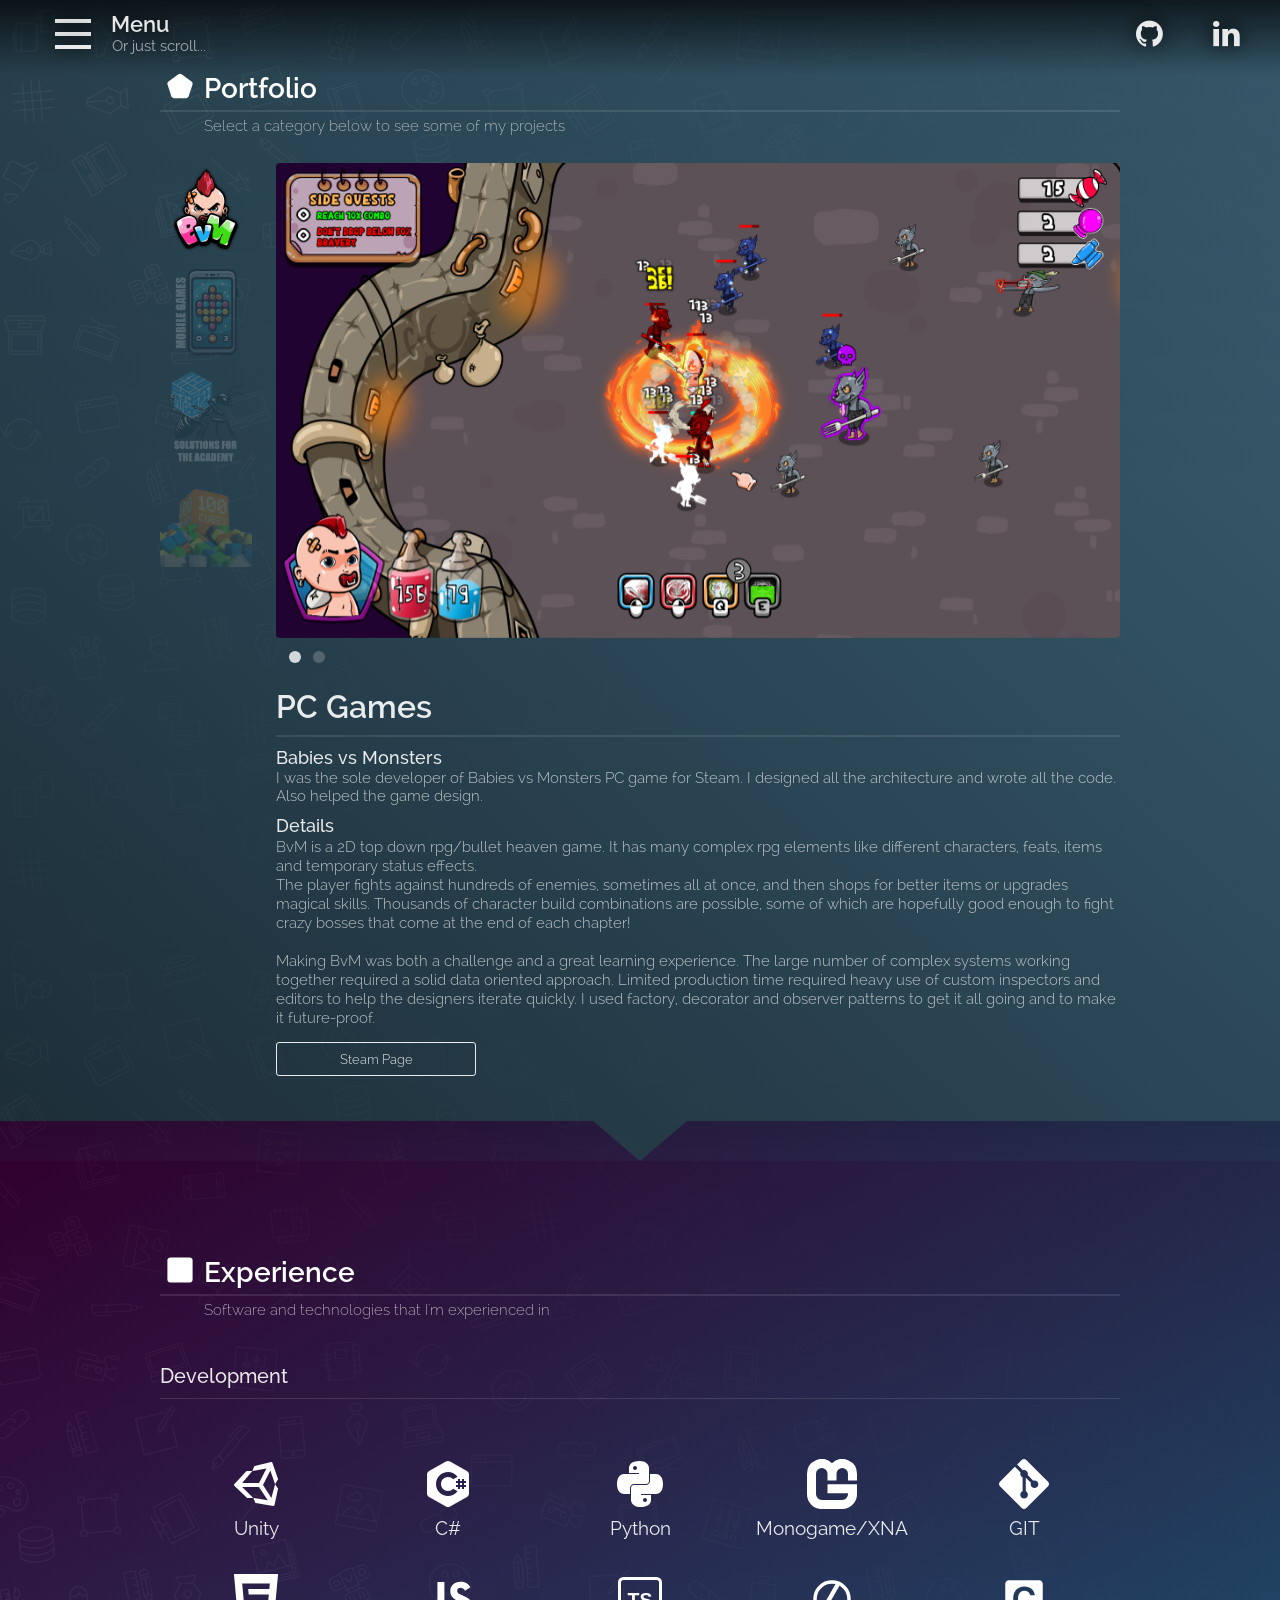
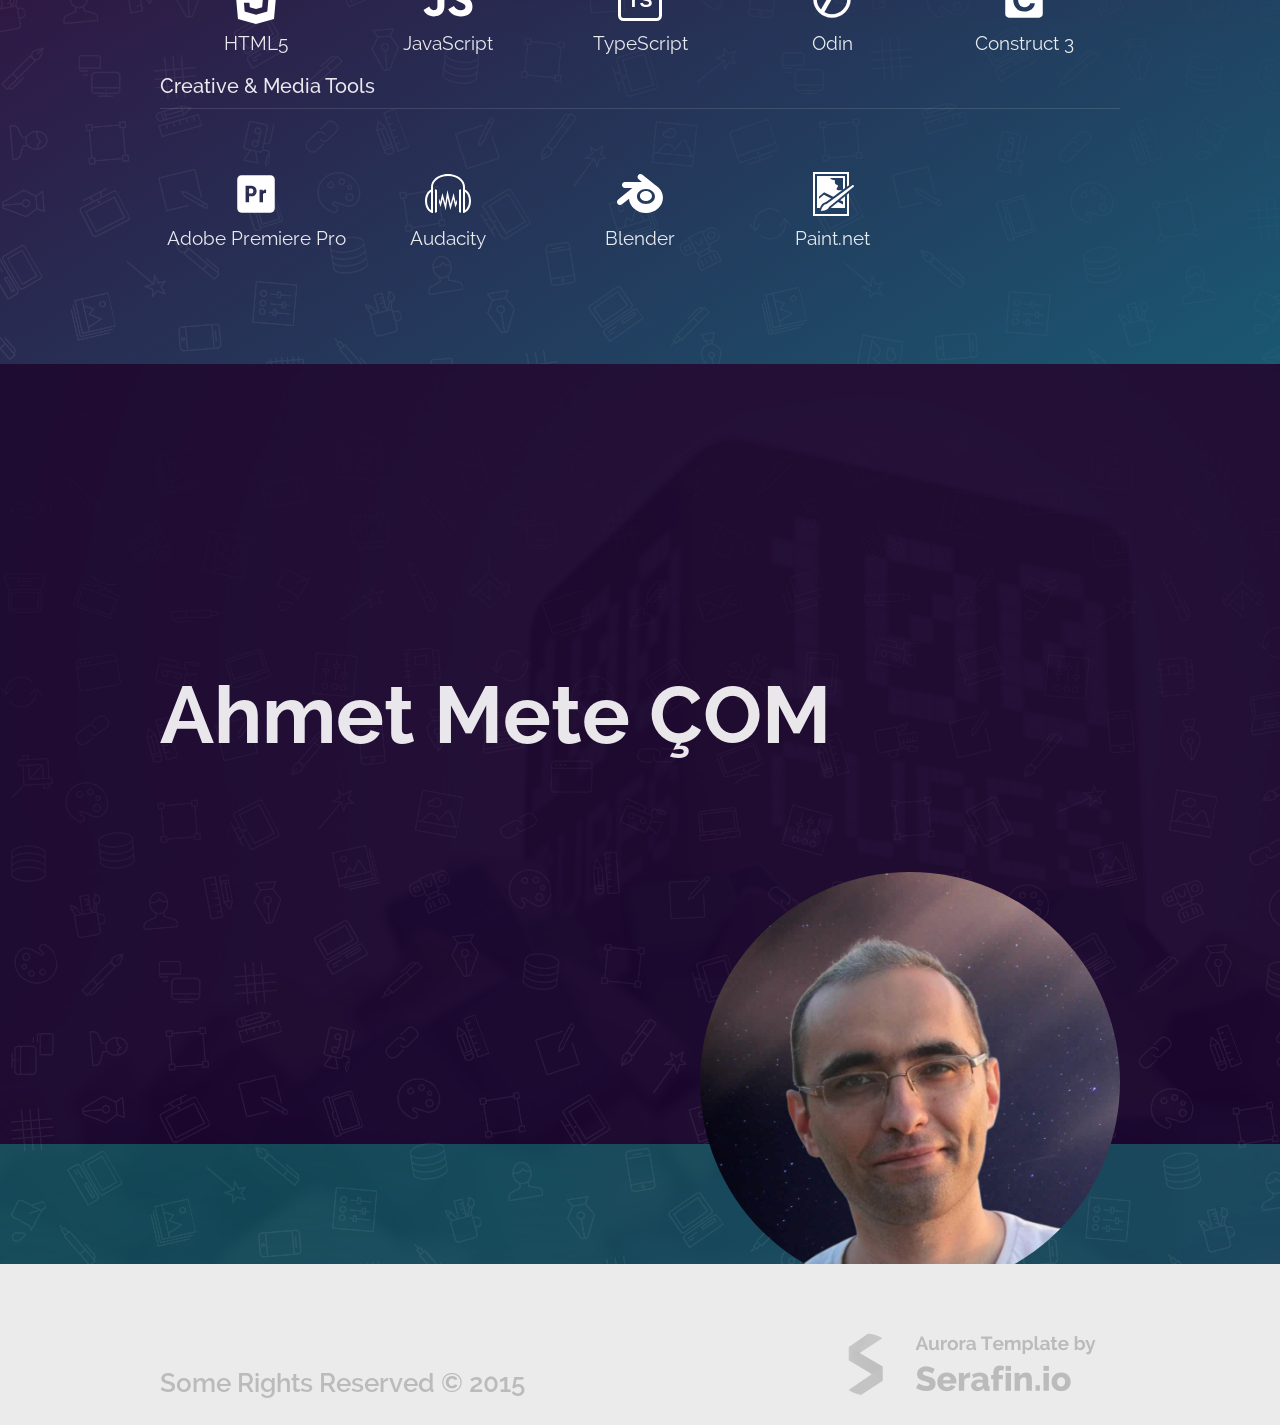
==== index.html @ 23959ffb "refurbish" ====
<!DOCTYPE html><html lang="en">

<head>
	<!-- Basic informations -->
	<meta charset="utf-8">
	<meta name="viewport" content="width=device-width, initial-scale=1.0">
	<meta http-equiv="X-UA-Compatible" content="IE=edge">

	<!-- Site informations -->
	<title>Ahmet Mete ÇOM</title>
	<meta name="author" content="Ahmet Mete ÇOM">
	<meta name="description" content="Ahmet Mete ÇOM's developer portfolio.">

	<!-- Open Graph -->
	<meta property="og:title" content="Ahmet Mete ÇOM">
	<meta property="og:description" content="Ahmet Mete ÇOM's developer portfolio.">
	<meta property="og:url" content="www.ahmetmete.com">
	<!--<meta property="og:image" content="http://serafin.io/aurora-template/content/og_image.png">-->

	<!-- Twitter Card -->
	<!--
	<meta name="twitter:title" content="">
	<meta name="twitter:description" content="">
	<meta name="twitter:domain" content="">
	<meta name="twitter:image:src" content="">
	<meta name="twitter:site" content="">
	<meta name="twitter:creator" content="">
	<meta name="twitter:card" content="">
	-->

	<!-- Favicon -->
	<link rel="apple-touch-icon" sizes="180x180" href="style/favicon/apple-touch-icon-180x180.png">
	<link rel="apple-touch-icon" sizes="152x152" href="style/favicon/apple-touch-icon-152x152.png">
	<link rel="apple-touch-icon" sizes="144x144" href="style/favicon/apple-touch-icon-144x144.png">
	<link rel="apple-touch-icon" sizes="120x120" href="style/favicon/apple-touch-icon-120x120.png">
	<link rel="apple-touch-icon" sizes="114x114" href="style/favicon/apple-touch-icon-114x114.png">
	<link rel="apple-touch-icon" sizes="57x57" href="style/favicon/apple-touch-icon-57x57.png">
	<link rel="apple-touch-icon" sizes="72x72" href="style/favicon/apple-touch-icon-72x72.png">
	<link rel="apple-touch-icon" sizes="60x60" href="style/favicon/apple-touch-icon-60x60.png">
	<link rel="apple-touch-icon" sizes="76x76" href="style/favicon/apple-touch-icon-76x76.png">
	<link rel="icon" type="image/png" href="style/favicon/favicon-192x192.png" sizes="192x192">
	<link rel="icon" type="image/png" href="style/favicon/favicon-160x160.png" sizes="160x160">
	<link rel="icon" type="image/png" href="style/favicon/favicon-96x96.png" sizes="96x96">
	<link rel="icon" type="image/png" href="style/favicon/favicon-16x16.png" sizes="16x16">
	<link rel="icon" type="image/png" href="style/favicon/favicon-32x32.png" sizes="32x32">
	<meta name="msapplication-TileColor" content="#da532c">
	<meta name="msapplication-TileImage" content="style/favicon/mstile-144x144.png">
	<meta name="msapplication-config" content="style/favicon/browserconfig.xml">
	<link rel="shortcut icon" href="amc.ico">

	<!-- Fonts -->
	<link href="style/fonts/webfont-raleway/webfont-raleway.css" rel="stylesheet" type="text/css">
	<link href="style/fonts/webfont-font-awesome/css/font-awesome.css" rel="stylesheet" type="text/css">

	<!-- Stylesheets -->
	<link href="style/css/global.css" type="text/css" rel="stylesheet" media="all">

	<!-- Scripts preload -->
	<!--[if lt IE 9]><script src="style/js/html5shiv.js"></script><![endif]-->
</head>

<body>






	<!-- Some Helper Stuff -->
	<div id="start" class="start">&nbsp;</div>
	<div class="maxwidth1050">&nbsp;</div>







	<!-- Header -->
	<header class="header">
		<div class="header__wrapper">
			<div class="header__hamburger">
				<div class="header__hamburger-block">&nbsp;</div>
				<div class="header__hamburger-block">&nbsp;</div>
				<div class="header__hamburger-block">&nbsp;</div>
			</div>
			<nav class="header__navigation">
				<a href="#realizations" class="js-smooth-scroll">
					<div class="header__navigation-element  header__navigation-element--realizations">Portfolio...</div>
				</a>
				<a href="#experience" class="js-smooth-scroll">
					<div class="header__navigation-element  header__navigation-element--experience">Skills...</div>
				</a>
				<a href="#hero" class="js-smooth-scroll">
					<div class="header__navigation-element">About me...</div>
				</a>
			</nav>

			<a href="#start" class="header__title-wrapper  js-smooth-scroll">
				<div class="header__title-main">Menu</div>
				<div class="header__title-sub">Or just scroll...</div>
			</a>

			<div class="header__social-icons">
				<!--<a target="_blank" href="https://dribbble.com/DominikSerafin"><i class="fa fa-dribbble"></i></a>-->
				<!--<a target="_blank" href="https://twitter.com/SerafinDominik"><i class="fa fa-twitter"></i></a>-->
				<!--<a target="_blank" href="https://www.behance.net/dominikserafin"><i class="fa fa-behance"></i></a>-->
				<a target="_blank" href="https://github.com/windwalkerranger"><i class="fa fa-github"></i></a>
				<a target="_blank" href="https://www.linkedin.com/in/ahmet-mete-%C3%A7om/"><i class="fa fa-linkedin"></i></a>
			</div>
		</div>
	</header>
	<!-- End Header -->








	<!-- First Fixed "Hero" Section -->
	<section id="hero" class="hero">
		<div class="hero__background">&nbsp;</div>
		<div class="hero__gradient">&nbsp;</div>
		<div class="hero__pattern">&nbsp;</div>
		<div class="hero__content">
			<div class="hero__content-wrapper">
				<div class="hero__title-wrapper">
					<div class="hero__title-large"><br>Ahmet Mete ÇOM</div>
					<!--<div class="hero__title-small">private void ( )</div>-->
				</div>
				<div class="hero__photo-wrapper">
					<div class="hero__photo">
						<!--<div class="hero__hat">&nbsp;</div>-->
					</div>
				</div>
				<div class="hero__description">Crafting digital experiences through games, computational tools, and multimedia
				</div>
				<!--div class="hero__call-to-action">
					<a href="https://goo.gl/lp9Gd6" target="_blank" class="hero__button  ghost-button  ghost-button--hero">Download Template &nbsp; <i class="fa fa-download"></i></a>
					<a href="http://serafin.io/?utm_source=Aurora-Template&utm_medium=Hero-Alt-Button&utm_campaign=Freebie" target="_blank" class="hero__alt-button">...or find out more about me.</a>
				</div>-->
			</div>
		</div>
	</section>
	<!-- End First Fixed "Hero" Section -->















	<!-- Scrollable Content -->
	<div class="content">

		<!-- "Experience" Section -->
		<section id="experience" class="experience">
			<div class="experience__hollow-arrow">&nbsp;</div>
			<div class="experience__wrapper">
				<div class="section-header">
					<div class="section-header__title  section-header__title--experience">Experience</div>
					<div class="section-header__subtitle">Software and technologies that I'm experienced in</div>
				</div>
				<div class="experience__group-title">Development</div>
				<div class="experience__icons-wrapper">
					<div class="experience__icon  experience__icon--unity">
						<div class="experience__icon-description">Unity</div>
					</div>
					<div class="experience__icon  experience__icon--csharp">
						<div class="experience__icon-description">C#</div>
					</div>
					<div class="experience__icon  experience__icon--python">
						<div class="experience__icon-description">Python</div>
					</div>
					<div class="experience__icon  experience__icon--monogame">
						<div class="experience__icon-description">Monogame/XNA</div>
					</div>
					<div class="experience__icon  experience__icon--git">
						<div class="experience__icon-description">GIT</div>
					</div>
					<div class="experience__icon  experience__icon--html5">
						<div class="experience__icon-description">HTML5</div>
					</div>
					<!-- Disabled skill: CSS3
					<div class="experience__icon  experience__icon--css3">
						<div class="experience__icon-description">CSS3</div>
					</div>
					-->
					<div class="experience__icon  experience__icon--javascript">
						<div class="experience__icon-description">JavaScript</div>
					</div>
					<div class="experience__icon  experience__icon--typescript">
						<div class="experience__icon-description">TypeScript</div>
					</div>
					<div class="experience__icon  experience__icon--odin">
						<div class="experience__icon-description">Odin</div>
					</div>
					<!--<div class="experience__icon  experience__icon--jquery">
						<div class="experience__icon-description">jQuery</div>
					</div>-->
					<div class="experience__icon  experience__icon--construct">
						<div class="experience__icon-description">Construct 3</div>
					</div>
					<!-- Disabled skill: WordPress
					<div class="experience__icon  experience__icon--wordpress">
						<div class="experience__icon-description">WordPress</div>
					</div>
					-->
				</div>
				<div class="experience__group-title">Creative &amp; Media Tools</div>
				<div class="experience__icons-wrapper">
					<div class="experience__icon  experience__icon--premiere">
						<div class="experience__icon-description">Adobe Premiere Pro</div>
					</div>
					<div class="experience__icon  experience__icon--audacity">
						<div class="experience__icon-description">Audacity</div>
					</div>
					<div class="experience__icon  experience__icon--blender">
						<div class="experience__icon-description">Blender</div>
					</div>
					<div class="experience__icon  experience__icon--paintnet">
						<div class="experience__icon-description">Paint.net</div>
					</div>
				</div>
			</div>
		</section>
		<!-- End "Experience" Section -->

		<!-- "Features" Section 
		<section id="features" class="features">
			<div class="features__wrapper">
				<div class="section-header">
					<div class="section-header__title  section-header__title--features">I Provide Websites...</div>
					<div class="section-header__subtitle">I try my best to fulfill these points for the greatest possible customer satisfaction</div>
				</div>
				<div class="features__elements-wrapper">
					<div class="features__element">
						<div class="features__image  features__image--mobile">&nbsp;</div>
						<div class="features__text">
							<div class="features__title">Responsive and Mobile Friendly</div>
							<div class="features__description">Lorem ipsum dolor sit amet, consectetur adipisicing elit. Accusamus ducimus, nemo corrupti voluptas ea! Placeat quidem magnam.</div>
						</div>
					</div>
					<div class="features__element">
						<div class="features__image  features__image--newest">&nbsp;</div>
						<div class="features__text">
							<div class="features__title">Made with Newest Technologies</div>
							<div class="features__description">Lorem ipsum dolor sit amet, consectetur adipisicing elit.</div>
						</div>
					</div>
					<div class="features__element">
						<div class="features__image  features__image--intuitive">&nbsp;</div>
						<div class="features__text">
							<div class="features__title">Visually Attractive and Intuitive</div>
							<div class="features__description">Lorem ipsum dolor sit amet, consectetur adipisicing elit. Accusamus ducimus, nemo corrupti voluptas ea.</div>
						</div>
					</div>
					<div class="features__element">
						<div class="features__image  features__image--browsers">&nbsp;</div>
						<div class="features__text">
							<div class="features__title">Compatible with Every Browser</div>
							<div class="features__description">Lorem ipsum dolor sit amet, consectetur adipisicing elit. Accusamus ducimus, nemo corrupti voluptas ea! Placeat quidem magnam, natus est eos fugit doloremque dolorum.</div>
						</div>
					</div>
					<div class="features__element">
						<div class="features__image  features__image--clients">&nbsp;</div>
						<div class="features__text">
							<div class="features__title">Unique for Every Client</div>
							<div class="features__description">Lorem ipsum dolor sit amet, consectetur adipisicing elit. Accusamus ducimus, nemo corrupti voluptas ea! Placeat quidem magnam.</div>
						</div>
					</div>
					<div class="features__element">
						<div class="features__image  features__image--fast">&nbsp;</div>
						<div class="features__text">
							<div class="features__title">Fast and Performant</div>
							<div class="features__description">Lorem ipsum dolor sit amet, consectetur adipisicing elit. Accusamus ducimus, nemo corrupti voluptas ea placeat quidem.</div>
						</div>
					</div>
					<div class="features__element">
						<div class="features__image  features__image--seo">&nbsp;</div>
						<div class="features__text">
							<div class="features__title">Search Engine Friendly</div>
							<div class="features__description">Lorem ipsum dolor sit amet, consectetur adipisicing elit. Accusamus ducimus, nemo corrupti.</div>
						</div>
					</div>
					<div class="features__element">
						<div class="features__image  features__image--secure">&nbsp;</div>
						<div class="features__text">
							<div class="features__title">Secure</div>
							<div class="features__description">Lorem ipsum dolor sit amet, consectetur adipisicing elit. Accusamus ducimus, nemo corrupti voluptas ea! Placeat quidem magnam, natus.</div>
						</div>
					</div>
					<div class="features__element">
						<div class="features__image  features__image--semantic">&nbsp;</div>
						<div class="features__text">
							<div class="features__title">Semantic</div>
							<div class="features__description">Lorem ipsum dolor sit amet, consectetur adipisicing elit. Accusamus ducimus, nemo corrupti voluptas ea! Placeat quidem magnam, natus est eos fugit doloremque.</div>
						</div>
					</div>
					<div class="features__element">
						<div class="features__image  features__image--sourcefiles">&nbsp;</div>
						<div class="features__text">
							<div class="features__title">Provided with Source Code</div>
							<div class="features__description">Lorem ipsum dolor sit amet, consectetur adipisicing elit. Accusamus ducimus, nemo corrupti voluptas ea.</div>
						</div>
					</div>
				</div>
			</div>
		</section>-->

		<!-- "Realizations" Section - With Projects -->
		<section id="realizations" class="realizations">
			<div class="realizations__wrapper">

				<div class="section-header">
					<div class="section-header__title  section-header__title--realizations">Portfolio</div>
					<div class="section-header__subtitle">Select a category below to see some of my projects</div>
				</div>

				<div class="showcase">
					<div class="showcase__thumbnails-wrapper">

						<!-- normal -->
						<img data-project="p1" class="showcase__thumb  showcase__thumb--first  showcase__thumb--active" src="content/bvmLogo.png">
						<img data-project="p2" class="showcase__thumb" src="content/mobilegames.png">
						<img data-project="p3" class="showcase__thumb" src="content/academics.png">
						<img data-project="p4" class="showcase__thumb" src="content/100cubes.png">
						<!--<img data-project="p5" class="showcase__thumb" src="content/project_placeholder_thumb.jpg">-->

						<!-- blank template
						<div data-project="p5" class="showcase__thumb  showcase__thumb--blank">&nbsp;</div>
						 -->

					</div>



					<div class="showcase__stage-wrapper">

						<!-- project 1 -->
						<div data-project="p1" class="showcase__stage  showcase__stage--active">
							<div class="showcase__slider">
								<ul class="rslides">

									<li>
										<img src="content/bvmss9.png">
									</li>

									<li>
										<img src="content/bvmss4.png">
									</li>

								</ul>
							</div>
							<div class="showcase__infos-wrapper">
								<div class="showcase__title">
									PC Games
									<!--<div class="showcase__title-description">Babies vs Monsters</div>-->
								</div>

								<div class="showcase__point">
									<div class="showcase__point-title">Babies vs Monsters</div>
									<div class="showcase__point-description">
										I was the sole developer of Babies vs Monsters PC game for Steam. I designed all the architecture and wrote all the code. Also helped the game design.
									</div>
								</div>
								<!--<div class="showcase__point">
									<div class="showcase__point-title">Technologies Used</div>
									<div class="showcase__point-description">
										C#, Git, Unity, HLSL
									</div>
								</div>-->


								<div class="showcase__point">
									<div class="showcase__point-title">Details</div>
									<div class="showcase__point-details-excerpt">
										BvM is a 2D top down rpg/bullet heaven game. It has many complex rpg elements like different characters, feats, items and temporary status effects. <br> The player fights against hundreds of enemies, sometimes all at once, and then shops for better items or upgrades magical skills. Thousands of character build combinations are possible, some of which are hopefully good enough to fight crazy bosses that come at the end of each chapter!<br><br> 
										Making BvM was both a challenge and a great learning experience. The large number of complex systems working together required a solid data oriented approach. Limited production time required heavy use of custom inspectors and editors to help the designers iterate quickly. I used factory, decorator and observer patterns to get it all going and to make it future-proof. 
										<!--<span class="showcase__ellipsis"></span><span class="showcase__readmore">more</span>-->
									</div>

									<!--<div class="showcase__point-details-full">
										<span class="showcase__readless">less</span>
									</div>-->
								</div>


								<a target="_blank" href="https://store.steampowered.com/app/2518310/Babies_vs_Monsters/" class="showcase__button  ghost-button  ghost-button--realizations">Steam Page</a>
							</div>
						</div>

						<!-- project 2 -->
						<div data-project="p2" class="showcase__stage">
							<div class="showcase__slider">
								<ul class="rslides">

									<li>
										<img src="content/mobileprojects.jpg">
									</li>

									<li>
										<img src="content/mobileprojects2.jpg">
									</li>
								</ul>
							</div>
							<div class="showcase__infos-wrapper">
								<div class="showcase__title">Mobile Games</div>
								<div class="showcase__point">
									<div class="showcase__point-title">Development</div>
									<div class="showcase__point-description">
										I developed more than 20 mobile games for the greatest publishers in the world. Achieved great CPI's, retention values, soft launches, and releases.
									</div>
								</div>
								<div class="showcase__point">
									<div class="showcase__point-title">Supervision</div>
									<div class="showcase__point-description">
										I am the lead developer of Foxpider Games LTD, and I strive to lead my team of developers to success. I supervised the development of more than 60 mobile games already. We achieved great CPI values, soft launches, and a hit game. I transfer my know-how and experience to my fellow developers, hoping I can help them mature their skillset.</div>
								</div>
								<div class="showcase__point">
									<div class="showcase__point-title">Tools</div>
									<div class="showcase__point-details-excerpt">
										I developed tools like FOMOTEM and GRIDRIG to speed up our production and iteration times.<!--<span class="showcase__ellipsis">...</span>-->
										<!--<span class="showcase__readmore">more</span>-->
									</div>
									<div class="showcase__point-details-full">
										ex ea commodo consequat. Duis aute irure dolor in reprehenderit in voluptate velit esse cillum dolore eu fugiat nulla pariatur. Excepteur sint occaecat cupidatat non proident, sunt in culpa qui officia deserunt mollit anim id est laborum.
										<span class="showcase__readless">less</span>
									</div>
								</div>
								<a target="_blank" href="https://apps.apple.com/tr/developer/fatih-metehan-erden/id1563567629" class="showcase__button  ghost-button  ghost-button--realizations">Visit Store Page</a>
							</div>
						</div>

						<!-- project 3 -->
						<div data-project="p3" class="showcase__stage">
							<div class="showcase__slider">
								<ul class="rslides">
									<li><img src="content/ppcube.png"></li>
								</ul>
							</div>
							<div class="showcase__infos-wrapper">
								<div class="showcase__title">Academy Tools</div>
																<div class="showcase__point">
									<div class="showcase__point-title">Ant Colony Optimization for Finance Management</div>
									<div class="showcase__point-description">
										 I have written many heuristic algorithms to solve complex mathematical/physical
 problems, usually through novel ways discovered by academicians. These studies also
 involved performance comparisons with classical/brute force approaches to the same
 problems. One such project was written in C# and
 attempts to solve a modified version of TSP by remote visits. Another was an Ant
 Colony Optimization written in python and attempts to optimize financial asset
 purchase/sales based on perfect price information over a year. 
									</div>
								</div>
								<div class="showcase__point">
									<div class="showcase__point-title">The Psychoperiodic Cube</div>
									<div class="showcase__point-description">
										This fractal-like cube represents the psychological ilnesses as numerical
 values arrayed on a three axes (Drive, Externalization, Attention). This was a webgl
 module written in Unity, where the users could move in three dimensions to fly through
 cubes that represent all currently known and potentially yet to be discovered diseases. It
 was heavily optimized, animated, and had custom canvas tools to display a special
 rendertexture. In addition to developing it, I was also involved in its gamification/design.
									</div>
								</div>
								<a target="_blank" href="https://pubmed.ncbi.nlm.nih.gov/31010503/" class="showcase__button  ghost-button  ghost-button--realizations">See in PubMed</a>
							</div>
						</div>

						<!-- project 4 -->
						<div data-project="p4" class="showcase__stage">
							<div class="showcase__slider">
								<ul class="rslides">
									<li><img src="content/small6.png"></li>
									<li><img src="content/ttkbanner.png"></li>
									<li>
										<div class="showcase__video">
											<iframe id="taptap-video-player" src="https://www.youtube.com/embed/fyJviAArA4Q?rel=0&amp;enablejsapi=1" title="Taptap Kidnap gameplay" loading="lazy" allow="accelerometer; autoplay; encrypted-media; gyroscope; picture-in-picture" allowfullscreen></iframe>
										</div>
									</li>
								</ul>
							</div>
							<div class="showcase__infos-wrapper">
								<div class="showcase__title">Personal Projects</div>
								<div class="showcase__point">
									<div class="showcase__point-title">100 CUBES</div>
									<div class="showcase__point-description">
										 100 Cubes is a puzzle game where you play in a 10x10 grid with a set of movement rules, but each
 move narrows the available space left for the future. It was my first published game released in 2014 in to android. I designed and coded it, and learnt what it really meant to complete a project and turn it into a product. It has been a long journey since then, but I still remember fondly designing and coding it. I'm glad I got to keep all that love for games and for coding alive until now.
									</div>
								</div>
								<div class="showcase__point">
									<div class="showcase__point-title">Taptap Kidnap</div>
									<div class="showcase__point-description">
										Taptap Kidnap is a tap-heavy action game where the players try to “tap” waves of kidnap orbs, which aliens use to kidnap the Taptaps: the peaceful little creatures that inhabit the world. However some of the orbs are actually traps: they deploy bombs when tapped. Players must juggle these bombs in the air until they are defused. As the waves progress, the orbs become much faster and numerous, and between the bombs and orbs and other surprises, it quickly becomes one of the most crowdedly hectic (yet crisply 60fps) action pieces ever made for mobile devices. <br> I published it in both iOs and android in 2015, and it achieved a modest success. I still value it highly because it was the game that I switched to using Unity Game Engine, which started my long and fruitful career. Though the store page is long dead, you can still watch the trailer <a href="https://www.youtube.com/watch?v=_SmMGxfgoHM" target="_blank" class="highlight-link">here</a> or a gameplay sample below.<br><br>A small gameplay segment from a competitive player playing "Taptap Kidnap". The game demands hundreds of important decisions and actions per minute to get a good score.
									</div>
								</div>
								
								<a target="_blank" href="https://www.youtube.com/watch?v=fyJviAArA4Q" class="showcase__button  ghost-button  ghost-button--realizations">Gameplay Video</a>
							</div>
						</div>

						<!-- project 5 -->
						<div data-project="p5" class="showcase__stage">
							<div class="showcase__slider">
								<ul class="rslides">
									<li><img src="content/project_placeholder_slide.jpg"></li>
									<li><img src="content/project_placeholder_slide.jpg"></li>
									<li><img src="content/project_placeholder_slide.jpg"></li>
									<li><img src="content/project_placeholder_slide.jpg"></li>
								</ul>
							</div>
							<div class="showcase__infos-wrapper">
								<div class="showcase__title">Fifth Project</div>
								<div class="showcase__point">
									<div class="showcase__point-title">Section Title</div>
									<div class="showcase__point-description">
										Design and Front-End Development
									</div>
								</div>
								<div class="showcase__point">
									<div class="showcase__point-title">Section Title</div>
									<div class="showcase__point-description">
										HTML, CSS, SASS, JavaScript, jQuery
									</div>
								</div>
								<div class="showcase__point">
									<div class="showcase__point-title">Section Title</div>
									<div class="showcase__point-details-excerpt">
										Lorem ipsum dolor sit amet, consectetur adipiscing elit, sed do eiusmod tempor incididunt ut labore et dolore magna aliqua. Ut enim ad minim veniam, quis nostrud exercitation ullamco laboris nisi ut aliquip<span class="showcase__ellipsis">...</span>
										<span class="showcase__readmore">more</span>
									</div>
									<div class="showcase__point-details-full">
										ex ea commodo consequat. Duis aute irure dolor in reprehenderit in voluptate velit esse cillum dolore eu fugiat nulla pariatur. Excepteur sint occaecat cupidatat non proident, sunt in culpa qui officia deserunt mollit anim id est laborum.
										<span class="showcase__readless">less</span>
									</div>
								</div>
								<a target="_blank" href="//example.com" class="showcase__button  ghost-button  ghost-button--realizations">Visit Website</a>
							</div>
						</div>


					</div>



				</div>
			</div>
		</section>
		<!-- End "Realizations" Section - With Projects -->































	</div>
	<!-- End Scrollable Content -->

	<!-- Footer -->
	<footer id="footer" class="footer">
		<div class="footer__wrapper">
			<div class="footer__copyright">Some Rights Reserved &copy; 2015</div>
			<a href="http://serafin.io/?utm_source=Aurora-Template&utm_medium=Footer-Image&utm_campaign=Freebie" target="_blank" class="footer__image">&nbsp;</a>
		</div>
	</footer>
	<!-- End Footer -->












	<!-- Scripts postload -->
	<script src="style/js/dependencies.min.js" type="text/javascript"></script>
	<script src="style/js/global.js" type="text/javascript"></script>

</body>
</html>
---- style/fonts/webfont-raleway/webfont-raleway.css ----
@font-face {
  font-family: 'Raleway';
  src: url('Raleway-Thin.eot?#iefix') format('embedded-opentype'),
       url('Raleway-Thin.otf')  format('opentype'),
       url('Raleway-Thin.woff') format('woff'),
       url('Raleway-Thin.ttf')  format('truetype'),
       url('Raleway-Thin.svg#Raleway') format('svg');
  font-weight: 100;
  font-style: normal;
}

@font-face {
  font-family: 'Raleway';
  src: url('Raleway-ExtraLight.eot?#iefix') format('embedded-opentype'),
       url('Raleway-ExtraLight.otf')  format('opentype'),
       url('Raleway-ExtraLight.woff') format('woff'),
       url('Raleway-ExtraLight.ttf')  format('truetype'),
       url('Raleway-ExtraLight.svg#Raleway') format('svg');
  font-weight: 200;
  font-style: normal;
}

@font-face {
  font-family: 'Raleway';
  src: url('Raleway-Light.eot?#iefix') format('embedded-opentype'),
       url('Raleway-Light.otf')  format('opentype'),
       url('Raleway-Light.woff') format('woff'),
       url('Raleway-Light.ttf')  format('truetype'),
       url('Raleway-Light.svg#Raleway') format('svg');
  font-weight: 300;
  font-style: normal;
}

@font-face {
  font-family: 'Raleway';
  src: url('Raleway-Regular.eot?#iefix') format('embedded-opentype'),
       url('Raleway-Regular.otf')  format('opentype'),
       url('Raleway-Regular.woff') format('woff'),
       url('Raleway-Regular.ttf')  format('truetype'),
       url('Raleway-Regular.svg#Raleway') format('svg');
  font-weight: 400;
  font-style: normal;
}

@font-face {
  font-family: 'Raleway';
  src: url('Raleway-Medium.eot?#iefix') format('embedded-opentype'),
       url('Raleway-Medium.otf')  format('opentype'),
       url('Raleway-Medium.woff') format('woff'),
       url('Raleway-Medium.ttf')  format('truetype'),
       url('Raleway-Medium.svg#Raleway') format('svg');
  font-weight: 500;
  font-style: normal;
}

@font-face {
  font-family: 'Raleway';
  src: url('Raleway-SemiBold.eot?#iefix') format('embedded-opentype'),
       url('Raleway-SemiBold.otf')  format('opentype'),
       url('Raleway-SemiBold.woff') format('woff'),
       url('Raleway-SemiBold.ttf')  format('truetype'),
       url('Raleway-SemiBold.svg#Raleway') format('svg');
  font-weight: 600;
  font-style: normal;
}

@font-face {
  font-family: 'Raleway';
  src: url('Raleway-Bold.eot?#iefix') format('embedded-opentype'),
       url('Raleway-Bold.otf')  format('opentype'),
       url('Raleway-Bold.woff') format('woff'),
       url('Raleway-Bold.ttf')  format('truetype'),
       url('Raleway-Bold.svg#Raleway') format('svg');
  font-weight: 700;
  font-style: normal;
}

@font-face {
  font-family: 'Raleway';
  src: url('Raleway-ExtraBold.eot?#iefix') format('embedded-opentype'),
       url('Raleway-ExtraBold.otf')  format('opentype'),
       url('Raleway-ExtraBold.woff') format('woff'),
       url('Raleway-ExtraBold.ttf')  format('truetype'),
       url('Raleway-ExtraBold.svg#Raleway') format('svg');
  font-weight: 800;
  font-style: normal;
}

@font-face {
  font-family: 'Raleway';
  src: url('Raleway-Heavy.eot?#iefix') format('embedded-opentype'),
       url('Raleway-Heavy.otf')  format('opentype'),
       url('Raleway-Heavy.woff') format('woff'),
       url('Raleway-Heavy.ttf')  format('truetype'),
       url('Raleway-Heavy.svg#Raleway') format('svg');
  font-weight: 900;
  font-style: normal;
}
---- style/css/global.css ----
/*------------------------------------*	Information
\*------------------------------------*/
/*
	 * Style by Dominik Serafin
	 * * http://serafin.io/
	 * * dominikdsgnr@gmail.com
	 *
	 * Stylesheet generated with SASS
	 * * http://sass-lang.com/
	 *
	 * Vendor prefixes thanks to Autoprefixer
	 * * https://github.com/postcss/autoprefixer
	 *
	 */
/*------------------------------------*    Normalize
\*------------------------------------*/
/*! normalize.css v3.0.1 | MIT License | git.io/normalize */
/**
 * 1. Set default font family to sans-serif.
 * 2. Prevent iOS text size adjust after orientation change, without disabling
 *    user zoom.
 */
html {
  font-family: sans-serif;
  /* 1 */
  -ms-text-size-adjust: 100%;
  /* 2 */
  -webkit-text-size-adjust: 100%;
  /* 2 */
}

/**
 * Remove default margin.
 */
body {
  margin: 0;
}

/* HTML5 display definitions
   ========================================================================== */
/**
 * Correct `block` display not defined for any HTML5 element in IE 8/9.
 * Correct `block` display not defined for `details` or `summary` in IE 10/11 and Firefox.
 * Correct `block` display not defined for `main` in IE 11.
 */
article,
aside,
details,
figcaption,
figure,
footer,
header,
hgroup,
main,
nav,
section,
summary {
  display: block;
}

/**
 * 1. Correct `inline-block` display not defined in IE 8/9.
 * 2. Normalize vertical alignment of `progress` in Chrome, Firefox, and Opera.
 */
audio,
canvas,
progress,
video {
  display: inline-block;
  /* 1 */
  vertical-align: baseline;
  /* 2 */
}

/**
 * Prevent modern browsers from displaying `audio` without controls.
 * Remove excess height in iOS 5 devices.
 */
audio:not([controls]) {
  display: none;
  height: 0;
}

/**
 * Address `[hidden]` styling not present in IE 8/9/10.
 * Hide the `template` element in IE 8/9/11, Safari, and Firefox < 22.
 */
[hidden],
template {
  display: none;
}

/* Links
   ========================================================================== */
/**
 * Remove the gray background color from active links in IE 10.
 */
a {
  background: transparent;
}

/**
 * Improve readability when focused and also mouse hovered in all browsers.
 */
a:active,
a:hover {
  outline: 0;
}

/* Text-level semantics
   ========================================================================== */
/**
 * Address styling not present in IE 8/9/10/11, Safari, and Chrome.
 */
abbr[title] {
  border-bottom: 1px dotted;
}

/**
 * Address style set to `bolder` in Firefox 4+, Safari, and Chrome.
 */
b,
strong {
  font-weight: bold;
}

/**
 * Address styling not present in Safari and Chrome.
 */
dfn {
  font-style: italic;
}

/**
 * Address variable `h1` font-size and margin within `section` and `article`
 * contexts in Firefox 4+, Safari, and Chrome.
 */
h1 {
  font-size: 2em;
  margin: 0.67em 0;
}

/**
 * Address styling not present in IE 8/9.
 */
mark {
  background: #ff0;
  color: #000;
}

/**
 * Address inconsistent and variable font size in all browsers.
 */
small {
  font-size: 80%;
}

/**
 * Prevent `sub` and `sup` affecting `line-height` in all browsers.
 */
sub,
sup {
  font-size: 75%;
  line-height: 0;
  position: relative;
  vertical-align: baseline;
}

sup {
  top: -0.5em;
}

sub {
  bottom: -0.25em;
}

/* Embedded content
   ========================================================================== */
/**
 * Remove border when inside `a` element in IE 8/9/10.
 */
img {
  border: 0;
}

/**
 * Correct overflow not hidden in IE 9/10/11.
 */
svg:not(:root) {
  overflow: hidden;
}

/* Grouping content
   ========================================================================== */
/**
 * Address margin not present in IE 8/9 and Safari.
 */
figure {
  margin: 1em 40px;
}

/**
 * Address differences between Firefox and other browsers.
 */
hr {
  -webkit-box-sizing: content-box;
  box-sizing: content-box;
  height: 0;
}

/**
 * Contain overflow in all browsers.
 */
pre {
  overflow: auto;
}

/**
 * Address odd `em`-unit font size rendering in all browsers.
 */
code,
kbd,
pre,
samp {
  font-family: monospace, monospace;
  font-size: 1em;
}

/* Forms
   ========================================================================== */
/**
 * Known limitation: by default, Chrome and Safari on OS X allow very limited
 * styling of `select`, unless a `border` property is set.
 */
/**
 * 1. Correct color not being inherited.
 *    Known issue: affects color of disabled elements.
 * 2. Correct font properties not being inherited.
 * 3. Address margins set differently in Firefox 4+, Safari, and Chrome.
 */
button,
input,
optgroup,
select,
textarea {
  color: inherit;
  /* 1 */
  font: inherit;
  /* 2 */
  margin: 0;
  /* 3 */
}

/**
 * Address `overflow` set to `hidden` in IE 8/9/10/11.
 */
button {
  overflow: visible;
}

/**
 * Address inconsistent `text-transform` inheritance for `button` and `select`.
 * All other form control elements do not inherit `text-transform` values.
 * Correct `button` style inheritance in Firefox, IE 8/9/10/11, and Opera.
 * Correct `select` style inheritance in Firefox.
 */
button,
select {
  text-transform: none;
}

/**
 * 1. Avoid the WebKit bug in Android 4.0.* where (2) destroys native `audio`
 *    and `video` controls.
 * 2. Correct inability to style clickable `input` types in iOS.
 * 3. Improve usability and consistency of cursor style between image-type
 *    `input` and others.
 */
button,
html input[type="button"], input[type="reset"],
input[type="submit"] {
  -webkit-appearance: button;
  /* 2 */
  cursor: pointer;
  /* 3 */
}

/**
 * Re-set default cursor for disabled elements.
 */
button[disabled],
html input[disabled] {
  cursor: default;
}

/**
 * Remove inner padding and border in Firefox 4+.
 */
button::-moz-focus-inner,
input::-moz-focus-inner {
  border: 0;
  padding: 0;
}

/**
 * Address Firefox 4+ setting `line-height` on `input` using `!important` in
 * the UA stylesheet.
 */
input {
  line-height: normal;
}

/**
 * It's recommended that you don't attempt to style these elements.
 * Firefox's implementation doesn't respect box-sizing, padding, or width.
 *
 * 1. Address box sizing set to `content-box` in IE 8/9/10.
 * 2. Remove excess padding in IE 8/9/10.
 */
input[type="checkbox"],
input[type="radio"] {
  -webkit-box-sizing: border-box;
  box-sizing: border-box;
  /* 1 */
  padding: 0;
  /* 2 */
}

/**
 * Fix the cursor style for Chrome's increment/decrement buttons. For certain
 * `font-size` values of the `input`, it causes the cursor style of the
 * decrement button to change from `default` to `text`.
 */
input[type="number"]::-webkit-inner-spin-button,
input[type="number"]::-webkit-outer-spin-button {
  height: auto;
}

/**
 * 1. Address `appearance` set to `searchfield` in Safari and Chrome.
 * 2. Address `box-sizing` set to `border-box` in Safari and Chrome
 *    (include `-moz` to future-proof).
 */
input[type="search"] {
  -webkit-appearance: textfield;
  /* 1 */
  -webkit-box-sizing: content-box;
  /* 2 */
  box-sizing: content-box;
}

/**
 * Remove inner padding and search cancel button in Safari and Chrome on OS X.
 * Safari (but not Chrome) clips the cancel button when the search input has
 * padding (and `textfield` appearance).
 */
input[type="search"]::-webkit-search-cancel-button,
input[type="search"]::-webkit-search-decoration {
  -webkit-appearance: none;
}

/**
 * Define consistent border, margin, and padding.
 */
fieldset {
  border: 1px solid #c0c0c0;
  margin: 0 2px;
  padding: 0.35em 0.625em 0.75em;
}

/**
 * 1. Correct `color` not being inherited in IE 8/9/10/11.
 * 2. Remove padding so people aren't caught out if they zero out fieldsets.
 */
legend {
  border: 0;
  /* 1 */
  padding: 0;
  /* 2 */
}

/**
 * Remove default vertical scrollbar in IE 8/9/10/11.
 */
textarea {
  overflow: auto;
}

/**
 * Don't inherit the `font-weight` (applied by a rule above).
 * NOTE: the default cannot safely be changed in Chrome and Safari on OS X.
 */
optgroup {
  font-weight: bold;
}

/* Tables
   ========================================================================== */
/**
 * Remove most spacing between table cells.
 */
table {
  border-collapse: collapse;
  border-spacing: 0;
}

td,
th {
  padding: 0;
}

/*------------------------------------*    General styles
\*------------------------------------*/
html, body {
  position: relative;
  display: block;
  width: 100%;
}

html {
  font-family: "Raleway", sans-serif;
}

body {
  overflow-y: scroll;
  display: flex;
  flex-direction: column;
}

a {
  color: inherit;
  text-decoration: none;
}

*, ::before, ::after {
  -webkit-box-sizing: border-box;
  box-sizing: border-box;
  background-repeat: no-repeat;
}

::-moz-selection {
  background: yellow;
  color: black;
}

::selection {
  background: yellow;
  color: black;
}

p, h1, h2, h3, h4, h5, h6, ul, li {
  margin: 0;
  padding: 0;
}

/*------------------------------------*    Variables
\*------------------------------------*/
/*------------------------------------*    Site sections
\*------------------------------------*/
.content {
  position: relative;
  top: 0;
  left: 0;
  width: 100%;
  display: flex;
  flex-direction: column;
  order: 1;
}

.realizations {
  order: 1;
}

.experience {
  order: 2;
}

.footer {
  order: 3;
}

.start {
  font-size: 0;
  position: absolute;
  top: 0;
  left: 0;
}

.maxwidth1050 {
  font-size: 0;
  position: absolute;
  top: -999px;
  left: -999px;
  display: none;
}

/*------------------------------------*    .ghost-button
\*------------------------------------*/
.ghost-button {
  position: relative;
  color: rgba(255, 255, 255, 0.9);
  border: 2px solid rgba(255, 255, 255, 0.9);
  cursor: pointer;
  -webkit-transition: color 150ms ease 1ms;
  transition: color 150ms ease 1ms;
  vertical-align: middle;
  overflow: hidden;
}

.ghost-button:hover, .ghost-button:focus {
  color: black;
  -webkit-transition: color 400ms ease 70ms;
  transition: color 400ms ease 70ms;
}

.ghost-button::before {
  position: absolute;
  top: 50%;
  left: 50%;
  content: " ";
  display: block;
  background-color: rgba(255, 255, 255, 0.9);
  width: 0%;
  height: 0%;
  z-index: -10;
  border-radius: 1000px;
  -webkit-transform: translateX(-50%) translateY(-50%);
  -ms-transform: translateX(-50%) translateY(-50%);
  transform: translateX(-50%) translateY(-50%);
  -webkit-transition: width 200ms ease-out 1ms, height 200ms ease-out;
  transition: width 200ms ease-out 1ms, height 200ms ease-out;
}

.ghost-button:hover::before, .ghost-button:focus::before {
  width: 200px;
  height: 200px;
  -webkit-transition: width 200ms ease-out 1ms, height 200ms ease-out;
  transition: width 200ms ease-out 1ms, height 200ms ease-out;
}

/*------------------------------------*    .ghost-button modifiers
\*------------------------------------*/
.ghost-button--hero:hover::before, .ghost-button--hero:focus::before {
  width: 400px;
  height: 400px;
}

.ghost-button--realizations:hover::before, .ghost-button--realizations:focus::before {
  width: 250px;
  height: 250px;
}

.ghost-button--contact:hover::before, .ghost-button--contact:focus::before {
  width: 600px;
  height: 600px;
}

/*------------------------------------*    .header
\*------------------------------------*/
.header-background {
  position: fixed;
  z-index: 1000;
  top: 0;
  left: 0;
  width: 100%;
  height: 70px;
  -webkit-backface-visibility: hidden;
  backface-visibility: hidden;
}

.pace .pace-progress {
  position: fixed;
  z-index: 2000;
  top: 0;
  left: 0;
  height: 70px;
  -webkit-transition: width 300ms ease-in-out;
  transition: width 300ms ease-in-out;
  -webkit-backface-visibility: hidden;
  backface-visibility: hidden;
}

.header {
  position: fixed;
  z-index: 3000;
  top: 0;
  left: 0;
  height: 75px;
  width: 100%;
  -webkit-transition: height 300ms ease-in-out;
  transition: height 300ms ease-in-out;
  -webkit-backface-visibility: hidden;
  backface-visibility: hidden;
  background-image: -webkit-gradient(linear, left top, left bottom, from(rgba(0, 0, 0, 0.7)), to(transparent));
  background-image: -webkit-linear-gradient(top, rgba(0, 0, 0, 0.7), transparent);
  background-image: linear-gradient(to bottom, rgba(0, 0, 0, 0.7), transparent);
}

.header__wrapper {
  position: relative;
  z-index: 3000;
  width: 1200px;
  margin: 0 auto;
}

.header__hamburger {
  position: relative;
  z-index: 150;
  width: 36px;
  float: left;
  margin-top: 19px;
  margin-left: 15px;
  cursor: pointer;
}

.header__hamburger-block {
  background-color: rgba(255, 255, 255, 0.9);
  height: 4px;
  -webkit-box-shadow: 0 0 20px black;
  box-shadow: 0 0 20px black;
  margin-bottom: 9px;
  -webkit-transition: background-color 100ms ease-in-out;
  transition: background-color 100ms ease-in-out;
}

.header__hamburger-block:last-of-type {
  margin-bottom: 0;
}

.header__hamburger:hover .header__hamburger-block {
  background-color: rgba(255, 255, 255, 0.8);
}

.header__navigation {
  position: fixed;
  top: 0px;
  padding: 70px 20px 14px 20px;
  min-width: 300px;
  background-color: rgba(18, 18, 18, 0.9);
  display: none;
  z-index: 100;
}

.header__navigation a {
  display: block;
  padding: 8px 0;
}

.header__navigation-element {
  font-size: 20px;
  font-weight: 600;
  color: white;
  opacity: 0.8;
  padding-left: 35px;
  padding-right: 10px;
  background-size: 20px 20px;
  background-position: 5px top;
  -webkit-transition: padding 100ms ease;
  transition: padding 100ms ease;
}

.header__navigation-element--experience {
  background-image: url("../img/title_square.svg");
}

.header__navigation-element--features {
  background-image: url("../img/title_circle.svg");
}

.header__navigation-element--realizations {
  background-image: url("../img/title_pentagon.svg");
}

.header__navigation-element--contact {
  background-image: url("../img/title_triangle.svg");
}

.header__navigation a:hover .header__navigation-element {
  padding-left: 40px;
}

.header__title-wrapper {
  float: left;
  margin-top: 11px;
  margin-left: 20px;
  position: relative;
  z-index: 200;
}

.header__title-main {
  font-size: 22px;
  font-weight: 600;
  color: rgba(255, 255, 255, 0.9);
  text-shadow: 0 0 20px black;
}

.header__title-sub {
  font-size: 15px;
  color: rgba(255, 255, 255, 0.6);
  padding-left: 1px;
  text-shadow: 0 0 20px black;
}

.header__social-icons {
  float: right;
  margin-left: 50px;
  margin-top: 16px;
}

.header__social-icons a {
  float: left;
  margin-left: 50px;
  font-size: 31px;
  text-shadow: 0 0 20px black;
  color: rgba(255, 255, 255, 0.9);
  -webkit-transition: color 100ms ease-in-out;
  transition: color 100ms ease-in-out;
}

.header__social-icons a:hover {
  color: rgba(255, 255, 255, 0.8);
}

/*------------------------------------*    .hero
\*------------------------------------*/
.hero {
  position: relative;
  top: auto;
  left: 0;
  z-index: 100;
  width: 100%;
  height: 1000px;
  overflow: hidden;
  order: 2;
}

.hero__background {
  position: absolute;
  top: 0;
  left: 0;
  z-index: -400;
  width: 100%;
  height: 100%;
  background-image: url("../img/hero_background.jpg");
  background-repeat: repeat;
}

@-webkit-keyframes HeroGradient {
  0% {
    -webkit-transform: translate(-50%, -50%);
    transform: translate(-50%, -50%);
  }
  100% {
    -webkit-transform: translate(-2%, -2%);
    transform: translate(-2%, -2%);
  }
}

@keyframes HeroGradient {
  0% {
    -webkit-transform: translate(-50%, -50%);
    transform: translate(-50%, -50%);
  }
  100% {
    -webkit-transform: translate(-2%, -2%);
    transform: translate(-2%, -2%);
  }
}

.hero__gradient {
  position: absolute;
  top: 0;
  left: 0;
  z-index: -300;
  width: 500%;
  height: 500%;
  opacity: 0.9;
  overflow: hidden;
  background-color: #1b0530;
  background-image: url("../img/hero_gradient.png");
  background-size: 100%;
  background-position: 60% 60%;
  -webkit-animation-name: HeroGradient;
  animation-name: HeroGradient;
  -webkit-animation-duration: 55.5s;
  animation-duration: 55.5s;
  -webkit-animation-timing-function: ease;
  animation-timing-function: ease;
  -webkit-animation-delay: 0;
  animation-delay: 0;
  -webkit-animation-iteration-count: infinite;
  animation-iteration-count: infinite;
  -webkit-animation-direction: alternate;
  animation-direction: alternate;
}

.hero__pattern {
  position: absolute;
  top: 0;
  left: 0;
  z-index: -200;
  width: 100%;
  height: 100%;
  opacity: 0.5;
  background-image: url("../img/hero_pattern.png");
  background-repeat: repeat-x;
  background-position: bottom left;
}

.hero__content {
  padding-top: 70px;
  position: absolute;
  top: 0;
  left: 0;
  z-index: 0;
  width: 100%;
}

.hero__content-wrapper {
  width: 100%;
  max-width: 1200px;
  margin: 0 auto;
}

.hero__title-wrapper {
  margin-top: 135px;
  float: left;
}

.hero__title-large {
  color: rgba(255, 255, 255, 0.9);
  font-weight: 700;
  font-size: 100px;
}

.hero__title-small {
  color: rgba(255, 255, 255, 0.9);
  font-weight: 700;
  font-size: 55px;
  margin-left: 20px;
  margin-top: 15px;
}

.hero__photo-wrapper {
  margin-top: 90px;
  float: right;
}

.hero__photo {
  position: relative;
  width: 580px;
  height: 580px;
  border-radius: 250px;
  background-image: url("../img/spacemanMT.jpg");
  background-size: cover;
}

.hero__hat {
  position: absolute;
  top: -60px;
  left: 50px;
  width: 140px;
  height: 110px;
  background-image: url("../img/hero_hat.png");
  background-size: contain;
  -webkit-transition: -webkit-transform 210ms ease-in-out;
  transition: transform 210ms ease-in-out;
  -webkit-transform: rotate(0) translate(0, 0);
  -ms-transform: rotate(0) translate(0, 0);
  transform: rotate(0) translate(0, 0);
}

.hero__hat--tip {
  -webkit-transform: rotate(-30deg) translate(-50px, -30px);
  -ms-transform: rotate(-30deg) translate(-50px, -30px);
  transform: rotate(-30deg) translate(-50px, -30px);
}

.hero__description {
  clear: both;
  text-align: left;
  color: rgba(255, 255, 255, 0.9);
  font-size: 24px;
  line-height: 1.8;
  font-weight: 300;
  padding-top: 70px;
}

.hero__description strong {
  font-weight: 600;
}

.hero__description a {
  text-decoration: underline;
}

.hero__call-to-action {
  clear: both;
  text-align: center;
  padding-top: 70px;
}

.hero__button {
  display: inline-block;
  vertical-align: middle;
  color: rgba(255, 255, 255, 0.9);
  font-size: 22px;
  padding: 15px 60px 15px 60px;
  border-radius: 3px;
}

.hero__alt-button {
  vertical-align: middle;
  display: inline-block;
  color: rgba(255, 255, 255, 0.7);
  font-size: 22px;
  margin-left: 50px;
  -webkit-transition: color 100ms ease;
  transition: color 100ms ease;
  cursor: pointer;
  overflow: hidden;
}

.hero__alt-button:hover {
  color: rgba(255, 255, 255, 0.9);
}

/*------------------------------------*    .section-header
\*------------------------------------*/
.section-header__title {
  color: white;
  font-size: 38px;
  font-weight: 600;
  padding-left: 60px;
  padding-bottom: 5px;
  border-bottom: 2px solid rgba(255, 255, 255, 0.1);
  background-image: url("../img/title_square.svg");
  background-size: 40px 40px;
  background-position: 10px top;
  opacity: 1;
}

.section-header__title--experience {
  background-image: url("../img/title_square.svg");
}

.section-header__title--features {
  background-image: url("../img/title_circle.svg");
}

.section-header__title--realizations {
  background-image: url("../img/title_pentagon.svg");
}

.section-header__title--contact {
  background-image: url("../img/title_triangle.svg");
}

.section-header__subtitle {
  color: rgba(255, 255, 255, 0.8);
  font-size: 22px;
  font-weight: 200;
  padding-top: 5px;
  padding-left: 100px;
}

/*------------------------------------*    .experience
\*------------------------------------*/
.experience {
  background-color: rgba(67, 55, 76, 0.99);
  background-image: -webkit-linear-gradient(top left, #360033, #0b8793 2100px);
  background-image: linear-gradient(to bottom right, #360033, #0b8793 2100px);
  position: relative;
}

.experience::before {
  position: absolute;
  z-index: 100;
  top: 0;
  left: 0;
  display: block;
  width: 100%;
  height: 500px;
  content: " ";
  background-image: -webkit-gradient(linear, left bottom, left top, from(transparent), to(rgba(0, 0, 0, 0.1)));
  background-image: -webkit-linear-gradient(bottom, transparent, rgba(0, 0, 0, 0.1));
  background-image: linear-gradient(to top, transparent, rgba(0, 0, 0, 0.1));
}

.experience::after {
  position: absolute;
  z-index: 50;
  bottom: 0;
  left: 0;
  display: block;
  width: 100%;
  height: 1077px;
  content: " ";
  background-image: url("../img/section_pattern01.png");
  opacity: 1;
  background-position: -80px 50px;
}

.experience__hollow-arrow {
  width: 100%;
  height: 40px;
  background-image: url("../img/content_hollow-arrow.png");
  background-position: 50% 50%;
  position: relative;
  top: -40px;
  left: 0;
  opacity: 1;
}

.experience__wrapper {
  position: relative;
  z-index: 200;
  width: 100%;
  max-width: 1200px;
  margin: 0 auto;
  padding-top: 110px;
  padding-bottom: 200px;
}

.experience__group-title {
  margin-top: 45px;
  padding-bottom: 10px;
  border-bottom: 1px solid rgba(255, 255, 255, 0.12);
  color: rgba(255, 255, 255, 0.9);
  font-size: 20px;
  font-weight: 500;
}

.experience__icons-wrapper {
  margin-bottom: 20px;
}

.experience__icons-wrapper::after {
  display: table;
  content: " ";
  clear: both;
}

.experience__icon {
  position: relative;
  margin-top: 55px;
  float: left;
  width: 20%;
  height: 60px;
  background-image: url("../img/exp_html5.svg");
  background-size: 50px 50px;
  background-position: 50%;
  transition: background-size 160ms ease-in-out;
}

.experience__icon:hover {
  background-size: 70px 70px;
}

.experience__icon--html5 {
  background-image: url("../img/exp/exp_html5.svg");
}

.experience__icon--css3 {
  background-image: url("../img/exp/exp_css3.svg");
}

.experience__icon--javascript {
  background-image: url("../img/exp/exp_javascript.svg");
}

.experience__icon--typescript {
  background-image: url("../img/exp/exp_typescript.svg");
}

.experience__icon--odin {
  background-image: url("../img/exp/exp_odin.svg");
}

.experience__icon--unity {
  background-image: url("../img/exp/exp_unity.svg");
}

.experience__icon--jquery {
  background-image: url("../img/exp/exp_jquery.svg");
}

.experience__icon--wordpress {
  background-image: url("../img/exp/exp_wordpress.svg");
}

.experience__icon--git {
  background-image: url("../img/exp/exp_git.svg");
}

.experience__icon--python {
  background-image: url("../img/exp/exp_python.svg");
}

.experience__icon--csharp {
  background-image: url("../img/exp/exp_csharp.svg");
}

.experience__icon--premiere {
  background-image: url("../img/exp/exp_premiere_pro.svg");
}

.experience__icon--audacity {
  background-image: url("../img/exp/exp_audacity.svg");
}

.experience__icon--paintnet {
  background-image: url("../img/exp/exp_paintdotnet.svg");
}

.experience__icon--construct {
  background-image: url("../img/exp/exp_c3.svg");
}
.experience__icon--monogame {
  background-image: url("../img/exp/exp_monogame.svg");
}
.experience__icon--blender {
  background-image: url("../img/exp/exp_blender.svg");
}
.experience__icon-description {
  display: block;
  position: absolute;
  font-size: 19px;
  font-weight: 400;
  left: 50%;
  bottom: -25px;
  -webkit-transform: translate(-50%, 0);
  -ms-transform: translate(-50%, 0);
  transform: translate(-50%, 0);
  color: rgba(255, 255, 255, 0.9);
  width: 200px;
  text-align: center;
}

/*------------------------------------*    .features
\*------------------------------------*/
.features {
  background-color: rgba(59, 62, 82, 0.99);
  background-image: -webkit-linear-gradient(top right, #354b15, #1b5752 2100px);
  background-image: linear-gradient(to bottom left, #354b15, #1b5752 2100px);
  position: relative;
  overflow: hidden;
}

.features::before {
  position: absolute;
  z-index: 100;
  top: 0;
  left: 0;
  display: block;
  width: 100%;
  height: 500px;
  content: " ";
  background-image: -webkit-gradient(linear, left bottom, left top, from(transparent), to(rgba(0, 0, 0, 0.1)));
  background-image: -webkit-linear-gradient(bottom, transparent, rgba(0, 0, 0, 0.1));
  background-image: linear-gradient(to top, transparent, rgba(0, 0, 0, 0.1));
}

.features::after {
  position: absolute;
  z-index: 50;
  top: 0;
  right: 0;
  display: block;
  width: 100%;
  height: 1080px;
  content: " ";
  background-image: url("../img/section_pattern02.png");
  opacity: 1;
  background-position: 80px -75px;
}

.features__wrapper {
  position: relative;
  z-index: 200;
  width: 100%;
  max-width: 1200px;
  margin: 0 auto;
  padding-top: 160px;
  padding-bottom: 200px;
}

.features__elements-wrapper {
  margin-top: 20px;
}

.features__elements-wrapper::after {
  display: table;
  content: " ";
  clear: both;
}

.features__element {
  display: inline-block;
  width: 49.9%;
  float: left;
  height: 100px;
  margin-top: 80px;
}

.features__image {
  background-size: 100px 100px;
  background-position: top center;
  width: 25%;
  min-height: 100px;
  height: 100%;
  float: left;
}

.features__image--mobile {
  background-image: url("../img/feature/feature_mobile.svg");
}

.features__image--newest {
  background-image: url("../img/feature/feature_newest.svg");
}

.features__image--intuitive {
  background-image: url("../img/feature/feature_intuitive.svg");
}

.features__image--browsers {
  background-image: url("../img/feature/feature_browsers.svg");
}

.features__image--clients {
  background-image: url("../img/feature/feature_clients.svg");
}

.features__image--fast {
  background-image: url("../img/feature/feature_fast.svg");
}

.features__image--seo {
  background-image: url("../img/feature/feature_seo.svg");
}

.features__image--secure {
  background-image: url("../img/feature/feature_secure.svg");
}

.features__image--semantic {
  background-image: url("../img/feature/feature_semantic.svg");
}

.features__image--sourcefiles {
  background-image: url("../img/feature/feature_sourcefiles.svg");
}

.features__text {
  float: left;
  width: 65%;
}

.features__title {
  font-size: 25px;
  line-height: 1;
  padding-bottom: 3px;
  font-weight: 600;
  color: rgba(255, 255, 255, 0.9);
  border-bottom: 2px solid rgba(255, 255, 255, 0.1);
}

.features__description {
  margin-top: 2px;
  font-size: 15px;
  font-weight: 300;
  letter-spacing: 0.3px;
  line-height: 1.3;
  color: rgba(255, 255, 255, 0.7);
}

/*------------------------------------*    .realizations
\*------------------------------------*/
.realizations {
  background-color: #33404e;
  background-image: -webkit-linear-gradient(top right, #3a6073, #16222a 2100px);
  background-image: linear-gradient(to bottom left, #3a6073, #16222a 2100px);
  position: relative;
  overflow: hidden;
}

.realizations::before {
  position: absolute;
  z-index: 100;
  top: 0;
  left: 0;
  display: block;
  width: 100%;
  height: 500px;
  content: " ";
  background-image: -webkit-gradient(linear, left bottom, left top, from(transparent), to(rgba(0, 0, 0, 0.1)));
  background-image: -webkit-linear-gradient(bottom, transparent, rgba(0, 0, 0, 0.1));
  background-image: linear-gradient(to top, transparent, rgba(0, 0, 0, 0.1));
}

.realizations::after {
  position: absolute;
  z-index: 50;
  top: 0;
  left: 0;
  display: block;
  width: 100%;
  height: 1080px;
  content: " ";
  background-image: url("../img/section_pattern03.png");
  opacity: 1;
}

.realizations__wrapper {
  position: relative;
  z-index: 200;
  width: 100%;
  max-width: 1200px;
  margin: 0 auto;
  padding-top: 150px;
  padding-bottom: 200px;
}

/*------------------------------------*    .showcase
\*------------------------------------*/
.showcase {
  margin-top: 100px;
  width: 100%;
  margin-bottom: 30px;
}

.showcase::after {
  display: table;
  content: " ";
  clear: both;
}

.showcase__thumbnails-wrapper {
  width: 100%;
  display: inline-block;
  font-size: 0;
  margin-bottom: 30px;
}

.showcase__thumb {
  float: left;
  margin-left: 62px;
  width: 190px;
  border-radius: 3px;
  opacity: 0.2;
  cursor: pointer;
  overflow: hidden;
  -webkit-box-shadow: 0 0 0 0 rgba(0, 0, 0, 0.2);
  box-shadow: 0 0 0 0 rgba(0, 0, 0, 0.2);
  -webkit-transition: opacity 200ms ease-in-out, height 80ms ease-in-out, border 80ms ease-in-out, -webkit-box-shadow 120ms ease-in-out, -webkit-transform 80ms ease-in-out;
  transition: opacity 200ms ease-in-out, height 80ms ease-in-out, border 80ms ease-in-out, box-shadow 120ms ease-in-out, transform 80ms ease-in-out;
}

.showcase__thumb:hover {
  opacity: 1;
}

.showcase__thumb--first {
  margin-left: 0;
}

.showcase__thumb--blank {
  opacity: 1;
  background-color: #384452;
  cursor: default;
}

.showcase__thumb--active {
  opacity: 1;
}

.showcase__spacer {
  font-size: 0;
  width: 85%;
  margin: 0 auto;
  margin-bottom: 30px;
  height: 2px;
  background: rgba(255, 255, 255, 0.05);
}

.showcase__stage-wrapper {
  position: relative;
  min-height: 460px;
}

.showcase__stage {
  position: absolute;
  top: 0;
  left: 0;
  font-size: 0;
  float: left;
  display: none;
}

.showcase__stage--active {
  display: block;
}

.showcase__slider {
  position: relative;
  width: 70%;
  float: left;
}

.showcase__slider img {
  max-width: 100%;
  border-radius: 4px;
}

/* http://responsiveslides.com v1.54 by @viljamis */
.rslides {
  position: relative;
  list-style: none;
  overflow: hidden;
  width: 100%;
  padding: 0;
  margin: 0;
}

.rslides li {
  -webkit-backface-visibility: hidden;
  position: absolute;
  display: none;
  width: 100%;
  left: 0;
  top: 0;
}

.rslides li a {
  height: 100%;
}

.rslides li:first-child {
  position: relative;
  display: block;
  float: left;
}

.rslides img {
  display: block;
  height: auto;
  float: left;
  width: 100%;
  border: 0;
}

.rslides_tabs {
  position: absolute;
  bottom: -25px;
  left: 7px;
  z-index: 500;
  float: left;
  padding: 0;
  margin: 0 auto;
  text-align: center;
}

.rslides_tabs li {
  display: inline-block;
  background-color: #33404e;
  border-radius: 15px;
  background-color: rgba(255, 255, 255, 0.2);
  margin: 0 6px;
  -webkit-transition: background-color 150ms ease-in-out, border 250ms ease-in-out;
  transition: background-color 150ms ease-in-out, border 250ms ease-in-out;
}

.rslides_tabs li:hover {
  background-color: rgba(255, 255, 255, 0.4);
}

.rslides_tabs .rslides_here {
  background-color: rgba(255, 255, 255, 0.8);
}

.rslides_tabs a {
  display: inline-block;
  width: 12px;
  height: 12px;
}

.rslides_nav.prev, .rslides_nav.next {
  position: absolute;
  z-index: 600;
  width: 300px;
  height: 100%;
  opacity: 0;
  -webkit-transition: opacity 200ms ease-in-out;
  transition: opacity 200ms ease-in-out;
}

.rslides_nav.prev:hover, .rslides_nav.next:hover {
  opacity: 1;
}

.rslides_nav.prev {
  background-image: -webkit-gradient(linear, right top, left top, from(rgba(255, 255, 255, 0)), to(rgba(255, 255, 255, 0.3)));
  background-image: -webkit-linear-gradient(right, rgba(255, 255, 255, 0), rgba(255, 255, 255, 0.3));
  background-image: linear-gradient(to left, rgba(255, 255, 255, 0), rgba(255, 255, 255, 0.3));
  top: 0;
  left: 0;
  border-top-left-radius: 3px;
  border-bottom-left-radius: 3px;
}

.rslides_nav.next {
  background-image: -webkit-gradient(linear, left top, right top, from(rgba(255, 255, 255, 0)), to(rgba(255, 255, 255, 0.3)));
  background-image: -webkit-linear-gradient(left, rgba(255, 255, 255, 0), rgba(255, 255, 255, 0.3));
  background-image: linear-gradient(to right, rgba(255, 255, 255, 0), rgba(255, 255, 255, 0.3));
  top: 0;
  right: 0;
  border-top-right-radius: 3px;
  border-bottom-right-radius: 3px;
}

/* END responsive slides */
.showcase__infos-wrapper {
  float: left;
  width: 30%;
  font-size: 16px;
}

.showcase__title {
  border-bottom: 2px solid rgba(255, 255, 255, 0.1);
  font-size: 38px;
  color: rgba(255, 255, 255, 0.9);
  font-weight: 600;
  padding-left: 30px;
  padding-bottom: 10px;
  margin-top: 5px;
}

.showcase__title-description {
  font-size: 21px;
  font-weight: 400;
  margin-left: 1px;
  color: rgba(255, 255, 255, 0.7);
}

.showcase__point {
  padding-left: 30px;
  margin-top: 20px;
  position: relative;
}

.showcase__point-title {
  color: rgba(255, 255, 255, 0.9);
  font-weight: 500;
  font-size: 20px;
  margin-bottom: 5px;
}

.showcase__point-description {
  color: rgba(255, 255, 255, 0.7);
  font-weight: 300;
  font-size: 17px;
  line-height: 1.3;
}

.showcase__point-details-excerpt {
  display: inline;
  color: rgba(255, 255, 255, 0.7);
  font-weight: 300;
  font-size: 17px;
  line-height: 1.3;
}

.showcase__point-details-full {
  display: inline;
  color: rgba(255, 255, 255, 0.7);
  font-weight: 300;
  font-size: 17px;
  line-height: 1.3;
  display: none;
}

.showcase__readmore, .showcase__readless {
  display: inline;
  color: rgba(255, 255, 255, 0.8);
  background-color: #363636;
  font-weight: 300;
  padding-left: 6px;
  font-size: 17px;
  line-height: 1.3;
  padding-right: 6px;
  cursor: pointer;
}

.showcase__button {
  display: inline-block;
  margin-left: 30px;
  font-size: 16px;
  font-weight: 300;
  color: rgba(255, 255, 255, 0.9);
  width: 250px;
  height: 44px;
  border-radius: 3px;
  border-width: 1px;
  line-height: 41px;
  text-align: center;
  margin-top: 20px;
  cursor: pointer;
}

/*------------------------------------*    .contact
\*------------------------------------*/
.contact {
  background-color: #3b3b3b;
  background-image: -webkit-linear-gradient(bottom right, #232526, #414345 2100px);
  background-image: linear-gradient(to top left, #232526, #414345 2100px);
  position: relative;
  overflow: hidden;
}

.contact::before {
  position: absolute;
  z-index: 100;
  top: 0;
  left: 0;
  display: block;
  width: 100%;
  height: 500px;
  content: " ";
  background-image: -webkit-gradient(linear, left bottom, left top, from(transparent), to(rgba(0, 0, 0, 0.1)));
  background-image: -webkit-linear-gradient(bottom, transparent, rgba(0, 0, 0, 0.1));
  background-image: linear-gradient(to top, transparent, rgba(0, 0, 0, 0.1));
}

.contact::after {
  position: absolute;
  z-index: 50;
  top: 0;
  right: 0;
  display: block;
  width: 100%;
  height: 1080px;
  content: " ";
  background-image: url("../img/section_pattern04.png");
  opacity: 1;
  background-position: 110px -110px;
}

.contact__wrapper {
  position: relative;
  z-index: 200;
  width: 100%;
  max-width: 1200px;
  margin: 0 auto;
  padding-top: 150px;
  padding-bottom: 200px;
}

/*------------------------------------*			.contact icons
		\*------------------------------------*/
.contact__icons-wrapper {
  margin-top: 100px;
  text-align: center;
}

.contact__icon {
  display: inline-block;
  width: 33%;
}

.contact__icon a {
  display: block;
  height: 100%;
  width: 100%;
}

.contact__icon .fa {
  font-size: 100px;
  color: white;
}

.contact__icon-description {
  color: white;
  font-size: 20px;
  margin-top: 20px;
}

/*------------------------------------*			.contact forms
		\*------------------------------------*/
.contact__form {
  margin-top: 100px;
  text-align: center;
}

.contact__form::after {
  display: table;
  content: " ";
  clear: both;
}

.contact__label {
  color: rgba(255, 255, 255, 0.9);
  font-size: 15px;
  font-weight: 300;
  margin-left: 10px;
}

.contact__spacer {
  font-size: 0;
  width: 68%;
  margin: 0 auto;
  margin-top: 100px;
  height: 2px;
  background: rgba(255, 255, 255, 0.05);
}

/*------------------------------------*				.contact message textarea
			\*------------------------------------*/
.contact__textarea-wrapper {
  display: block;
  width: 100%;
  text-align: left;
  font-size: 0;
}

.contact__textarea-wrapper textarea {
  font-weight: 300;
  margin-top: 5px;
  resize: vertical;
  border: none;
  border-radius: 3px;
  width: 100%;
  font-size: 15px;
  padding: 15px 15px 15px 15px;
  -webkit-transition: -webkit-box-shadow 150ms ease-in-out, outline 150ms ease-in-out;
  transition: box-shadow 150ms ease-in-out, outline 150ms ease-in-out;
}

.contact__textarea-wrapper textarea:invalid {
  outline-color: red;
}

.contact__textarea-wrapper textarea:valid {
  outline-color: black;
}

/*------------------------------------*				.contact bottom
			\*------------------------------------*/
.contact__sender-info-wrapper {
  display: inline-block;
  width: 50%;
  font-size: 0;
  text-align: left;
  float: left;
}

.contact__input-wrapper {
  display: block;
  width: 100%;
  margin-top: 20px;
}

.contact__input-wrapper input {
  font-weight: 300;
  margin-top: 5px;
  border: none;
  border-radius: 3px;
  width: 100%;
  font-size: 15px;
  padding: 15px 15px 15px 15px;
  -webkit-transition: -webkit-box-shadow 150ms ease-in-out, outline 150ms ease-in-out;
  transition: box-shadow 150ms ease-in-out, outline 150ms ease-in-out;
}

.contact__input-wrapper input:invalid {
  outline-color: red;
}

.contact__input-wrapper input:valid {
  outline-color: black;
}

/*------------------------------------*					.contact button
				\*------------------------------------*/
.contact__button-wrapper {
  width: 46%;
  height: 139px;
  font-size: 24px;
  font-weight: 600;
  border: 2px solid rgba(255, 255, 255, 0.9);
  border-radius: 3px;
  margin-top: 43px;
  display: inline-block;
  float: right;
  position: relative;
  overflow: hidden;
}

.contact__button-wrapper input {
  position: absolute;
  top: 0;
  left: 0;
  background: none;
  -webkit-box-shadow: none;
  box-shadow: none;
  border: none;
  outline: none;
  line-height: 44px;
  display: inline-block;
  width: 100%;
  height: 100%;
}

.contact__button-wrapper::after {
  display: table;
  content: " ";
  clear: both;
}

.contact__button-wrapper--sent {
  background-color: rgba(255, 255, 255, 0.9);
  color: black;
  cursor: default;
}

.contact__button-wrapper--sent input {
  cursor: default !important;
}

.contact__paper-plane-wrapper {
  position: absolute;
  top: 50%;
  left: 50%;
  -webkit-transform: translateY(-50%) translateX(-50%);
  -ms-transform: translateY(-50%) translateX(-50%);
  transform: translateY(-50%) translateX(-50%);
  font-size: 0;
  -webkit-transition: -webkit-transform 600ms ease-in;
  transition: transform 600ms ease-in;
}

.contact__paper-plane-wrapper .fa-paper-plane {
  -webkit-transition: -webkit-transform 200ms ease-in-out;
  transition: transform 200ms ease-in-out;
  font-size: 70px;
}

.contact__paper-plane-wrapper--takeoff {
  -webkit-transform: translateY(-50%) translateX(400%);
  -ms-transform: translateY(-50%) translateX(400%);
  transform: translateY(-50%) translateX(400%);
}

.contact__paper-plane-wrapper--takeoff .fa-paper-plane {
  -webkit-transform: translateY(-5%) rotate(49deg);
  -ms-transform: translateY(-5%) rotate(49deg);
  transform: translateY(-5%) rotate(49deg);
}

.contact__button-wrapper:hover .contact__paper-plane-wrapper .fa-paper-plane {
  -webkit-transform: translateY(-5%) rotate(49deg);
  -ms-transform: translateY(-5%) rotate(49deg);
  transform: translateY(-5%) rotate(49deg);
}

/*------------------------------------*				.contact ajax response
			\*------------------------------------*/
.contact__response {
  display: none;
  position: absolute;
  top: 50%;
  left: 50%;
  width: 90%;
  -webkit-transform: translateY(-50%) translateX(-50%);
  -ms-transform: translateY(-50%) translateX(-50%);
  transform: translateY(-50%) translateX(-50%);
}

.contact__response-title {
  font-size: 24px;
  font-weight: 600;
}

.contact__response-description {
  font-size: 18px;
  font-weight: 400;
}

.contact__response-ajax-text {
  color: red;
  margin-left: 7px;
  padding-left: 4px;
  display: inline-block;
  display: none;
  font-size: 15px;
}

.contact__response-ajax-text::before {
  font-family: FontAwesome;
  font-style: normal;
  font-weight: normal;
  display: inline-block;
  content: "\f071";
  margin-right: 5px;
  font-size: 15px;
}

/*------------------------------------*    .footer
\*------------------------------------*/
.footer {
  background-color: #ebebeb;
  position: relative;
}

.footer__wrapper {
  position: relative;
  z-index: 200;
  width: 100%;
  max-width: 1200px;
  margin: 0 auto;
  padding-top: 50px;
  padding-bottom: 30px;
}

.footer__wrapper::after {
  display: table;
  content: " ";
  clear: both;
}

.footer__copyright {
  font-size: 26px;
  float: left;
  font-weight: 600;
  opacity: 0.2;
  margin-top: 54px;
}

.footer__image {
  width: 350px;
  height: 100px;
  background-image: url("../img/footer_image.png");
  background-size: contain;
  background-position: center right;
  background-repeat: no-repeat;
  float: right;
  opacity: 0.2;
}

/*------------------------------------*	(max-width: 1300px)
\*------------------------------------*/
@media (max-width: 1300px) {
  .experience__wrapper {
    max-width: 960px;
    padding-top: 100px;
    padding-bottom: 120px;
  }
  .features__wrapper {
    max-width: 960px;
    padding-top: 100px;
    padding-bottom: 120px;
  }
  .realizations__wrapper {
    max-width: 960px;
    padding-top: 100px;
    padding-bottom: 120px;
  }
  .contact__wrapper {
    max-width: 960px;
    padding-top: 100px;
    padding-bottom: 120px;
  }
  .footer__wrapper {
    max-width: 960px;
  }
  .hero__content-wrapper {
    max-width: 960px;
    margin: 0 auto;
  }
  .hero__title-wrapper {
    margin-top: 140px;
    float: left;
  }
  .hero__title-large {
    color: rgba(255, 255, 255, 0.9);
    font-weight: 700;
    font-size: 80px;
  }
  .hero__title-small {
    font-size: 45px;
  }
  .hero__photo-wrapper {
    margin-top: 110px;
  }
  .hero__photo {
    width: 420px;
    height: 420px;
  }
  .hero__description {
    font-size: 21px;
    padding-top: 70px;
  }
  .hero__call-to-action {
    padding-top: 80px;
  }
  .hero__button {
    font-size: 21px;
    padding: 12px 50px 12px 50px;
  }
  .hero__scroll {
    font-size: 21px;
    margin-left: 40px;
  }
  .experience::after {
    height: 1060px;
  }
  .features__elements-wrapper {
    margin-top: 50px;
  }
  .features__element {
    width: 45.9%;
    margin-top: 40px;
    margin-left: 2%;
    height: 160px;
  }
  .features__image {
    background-size: 90px 90px;
  }
  .showcase__thumb {
    margin-left: 45px;
    width: 155px;
  }
  .showcase__thumb--first {
    margin-left: 0;
  }
  .showcase__title {
    font-size: 32px;
  }
  .showcase__title-description {
    font-size: 18px;
  }
  .showcase__point-title {
    font-size: 18px;
    margin-bottom: 1px;
  }
  .showcase__point {
    margin-top: 10px;
  }
  .showcase__point-description,
  .showcase__point-details-excerpt,
  .showcase__point-details-full {
    font-size: 15px;
    line-height: 1.2;
  }
  .showcase__readmore,
  .showcase__readless {
    font-size: 15px;
  }
  .showcase__button {
    margin-left: 30px;
    font-size: 15px;
    width: 200px;
    height: 34px;
    font-size: 13px;
    line-height: 34px;
    margin-top: 15px;
  }
  .contact__spacer {
    margin-top: 75px;
  }
  .contact__form {
    margin-top: 75px;
  }
}

/*------------------------------------*	(max-width: 1050px)
\*------------------------------------*/
@media (max-width: 1050px) {
  .maxwidth1050 {
    display: block;
  }
  .hero {
    position: relative;
    height: default;
    z-index: 100;
  }
  .content {
    position: relative;
    top: 0px;
    z-index: 200;
  }
  .hero__content {
    z-index: 210;
  }
  .hero__content-wrapper {
    padding-left: 40px;
    padding-right: 40px;
    padding-bottom: 100px;
    z-index: 220;
  }
  .hero__title-wrapper {
    margin-top: 110px;
  }
  .hero__title-large {
    font-size: 70px;
  }
  .hero__title-small {
    font-size: 40px;
  }
  .hero__photo-wrapper {
    margin-top: 80px;
  }
  .hero__description {
    font-size: 19px;
  }
  .hero__photo {
    width: 300px;
    height: 300px;
  }
  .hero__call-to-action {
    padding-top: 60px;
  }
  .hero__button,
  .hero__scroll {
    font-size: 19px;
  }
  .experience__wrapper {
    padding-left: 20px;
    padding-right: 20px;
    padding-top: 80px;
    padding-bottom: 100px;
  }
  .features__wrapper {
    padding-left: 20px;
    padding-right: 20px;
    padding-top: 80px;
    padding-bottom: 100px;
  }
  .realizations__wrapper {
    padding-left: 20px;
    padding-right: 20px;
    padding-top: 80px;
    padding-bottom: 80px;
  }
  .contact__wrapper {
    padding-left: 20px;
    padding-right: 20px;
    padding-top: 80px;
    padding-bottom: 100px;
  }
  .footer__wrapper {
    padding-left: 20px;
    padding-right: 20px;
  }
  .experience::after {
    height: 1020px;
  }
  .experience__icons-wrapper {
    padding-left: 3%;
    padding-right: 3%;
  }
  .showcase {
    margin-bottom: 0;
  }
  .showcase__thumb {
    margin-left: 5%;
    width: 16%;
  }
  .showcase__thumb--first {
    margin-left: 0;
  }
  .showcase__infos-wrapper {
    float: left;
    width: 40%;
    font-size: 16px;
  }
  .showcase__slider {
    width: 60%;
  }
  .contact__spacer {
    margin-top: 50px;
  }
  .contact__form {
    margin-top: 50px;
  }
}

/*------------------------------------*	(max-width: 960px)
\*------------------------------------*/
@media (max-width: 960px) {
  .features__element {
    display: block;
    width: 100%;
    margin-top: 50px;
    height: auto;
  }
  .hero__photo {
    width: 290px;
    height: 290px;
  }
  .experience__icon {
    width: 25%;
  }
  .section-header__subtitle {
    padding-left: 60px;
  }
}

/*------------------------------------*	(max-width: 940px)
\*------------------------------------*/
@media (max-width: 940px) {
  .hero__title-large {
    font-size: 68px;
  }
  .hero__title-small {
    font-size: 38px;
  }
  .hero__description {
    font-size: 18px;
    padding-top: 60px;
  }
}

/*------------------------------------*	(max-width: 890px)
\*------------------------------------*/
@media (max-width: 890px) {
  .hero__title-large {
    font-size: 65px;
  }
  .hero__title-small {
    font-size: 35px;
  }
  .hero__photo {
    width: 280px;
    height: 280px;
  }
  .hero__button,
  .hero__scroll {
    font-size: 18px;
  }
  .hero__scroll {
    display: block;
    margin-left: 0;
    margin-top: 20px;
  }
  .contact__icon {
    width: 32%;
  }
  .contact__icon .fa {
    font-size: 80px;
    color: white;
  }
  .contact__icon-description {
    font-size: 16px;
  }
}

/*------------------------------------*	(max-width: 840px)
\*------------------------------------*/
@media (max-width: 840px) {
  .hero__title-wrapper {
    text-align: center;
    width: 100%;
    margin-top: 70px;
  }
  .hero__title-large {
    font-size: 75px;
  }
  .hero__title-small {
    font-size: 45px;
  }
  .hero__photo-wrapper {
    margin-top: 80px;
    float: left;
    width: 100%;
    display: block;
  }
  .hero__photo {
    margin: 0 auto;
    width: 400px;
    height: 400px;
  }
}

/*------------------------------------*	(max-width: 860px)
\*------------------------------------*/
@media (max-width: 860px) {
  .experience__icon {
    width: 33%;
  }
  .showcase__thumb {
    margin-left: 2.3%;
    width: 18%;
  }
  .showcase__thumb--first {
    margin-left: 0;
  }
  .showcase__thumbnails-wrapper {
    margin-bottom: 2.3%;
  }
  .rslides_tabs {
    width: 100%;
    bottom: -35px;
  }
  .rslides_tabs a {
    display: inline-block;
    width: 22px;
    height: 22px;
  }
  .showcase__infos-wrapper {
    float: left;
    width: 100%;
    font-size: 16px;
    clear: both;
    margin-top: 70px;
    text-align: center;
  }
  .showcase__slider {
    width: 100%;
  }
  .showcase__title {
    font-size: 36px;
    padding-left: 0;
  }
  .showcase__title-description {
    padding-left: 0;
  }
  .showcase__point-title {
    padding-left: 0;
  }
  .showcase__point {
    padding-left: 0;
  }
  .showcase__point-description,
  .showcase__point-details-excerpt,
  .showcase__point-details-full {
    padding-left: 0;
    font-size: 17px;
  }
  .showcase__readmore,
  .showcase__readless {
    font-size: 17px;
  }
  .showcase__button {
    margin-left: 0;
    font-size: 15px;
    width: 200px;
    height: 41px;
    font-size: 15px;
    line-height: 43px;
    margin-top: 20px;
  }
}

/*------------------------------------*	(max-width: 720px)
\*------------------------------------*/
@media (max-width: 720px) {
  .footer__copyright {
    float: left;
    margin-top: 10px;
    width: 100%;
    text-align: center;
  }
  .footer__hosting {
    margin-top: 40px;
    width: 100%;
    background-size: contain;
    float: left;
    clear: left;
    background-position: center;
  }
  .contact__sender-info-wrapper {
    display: block;
    width: 100%;
  }
  .contact__button-wrapper {
    width: 100%;
    margin-top: 50px;
    display: block;
  }
  .ghost-button--contact:hover::before,
  .ghost-button--contact:focus::before {
    width: 700px;
    height: 700px;
  }
  .contact__response-title {
    font-size: 21px;
  }
  .contact__response-description {
    font-size: 14px;
  }
  .contact__response-ajax-text {
    font-size: 13px;
  }
  .contact__response-ajax-text::before {
    font-size: 13px;
  }
}

/*------------------------------------*	(max-width: 620px)
\*------------------------------------*/
@media (max-width: 620px) {
  .hero__title-large {
    font-size: 65px;
  }
  .hero__title-small {
    font-size: 35px;
  }
  .hero__photo {
    width: 350px;
    height: 350px;
  }
  .experience__icon {
    width: 50%;
  }
  .experience__icons-wrapper {
    padding-left: 8%;
    padding-right: 8%;
  }
  .contact__icon {
    margin-top: 60px;
    display: block;
    width: 100%;
  }
  .contact__icon:first-of-type {
    margin-top: 0;
  }
  .contact__icon .fa {
    font-size: 90px;
    color: white;
  }
  .contact__icon-description {
    font-size: 20px;
  }
}

/*------------------------------------*	(max-width: 500px)
\*------------------------------------*/
@media (max-width: 500px) {
  .experience__icons-wrapper {
    padding-left: 5%;
    padding-right: 5%;
  }
  .features__image {
    background-size: contain;
    margin-right: 10px;
  }
  .section-header__title {
    font-size: 30px;
    background-size: 32px 32px;
    padding-left: 50px;
  }
  .section-header__subtitle {
    font-size: 20px;
    padding-left: 20px;
  }
}

/*------------------------------------*	(max-width: 400px)
\*------------------------------------*/
@media (max-width: 400px) {
  .hero__photo {
    width: 300px;
    height: 300px;
  }
}

/*------------------------------------*	(max-width: 400px)
\*------------------------------------*/
@media (max-width: 400px) {
  .features__title {
    font-size: 20px;
  }
  .experience__icon {
    width: 100%;
  }
}

/*------------------------------------*	HEIGHTS for (min-width: 1050px)
\*------------------------------------*/
/*------------------------------------*	(max-height: 850px)
\*------------------------------------*/
@media (min-width: 1050px) and (max-height: 850px) {
  .hero__title-wrapper {
    margin-top: 100px;
    float: left;
  }
  .hero__photo-wrapper {
    margin-top: 70px;
    float: right;
  }
  .hero__photo {
    width: 300px;
    height: 300px;
  }
  .hero__description {
    font-size: 21px;
    padding-top: 80px;
  }
  .hero__call-to-action {
    padding-top: 80px;
  }
}

/*------------------------------------*	(max-height: 800px)
\*------------------------------------*/
@media (min-width: 1050px) and (max-height: 800px) {
  .hero__title-wrapper {
    margin-top: 90px;
    float: left;
  }
  .hero__photo-wrapper {
    margin-top: 60px;
    float: right;
  }
  .hero__photo {
    width: 300px;
    height: 300px;
  }
  .hero__description {
    font-size: 21px;
    padding-top: 80px;
  }
  .hero__call-to-action {
    padding-top: 80px;
  }
}

/*------------------------------------*	(max-height: 750px)
\*------------------------------------*/
@media (min-width: 1050px) and (max-height: 750px) {
  .hero__title-wrapper {
    margin-top: 70px;
    float: left;
  }
  .hero__photo-wrapper {
    margin-top: 40px;
    float: right;
  }
  .hero__photo {
    width: 300px;
    height: 300px;
  }
  .hero__description {
    font-size: 20px;
    padding-top: 60px;
  }
  .hero__call-to-action {
    padding-top: 60px;
  }
}

/*------------------------------------*	(max-height: 700px)
\*------------------------------------*/
@media (min-width: 1050px) and (max-height: 700px) {
  .hero__title-wrapper {
    margin-top: 60px;
    float: left;
  }
  .hero__photo-wrapper {
    margin-top: 30px;
    float: right;
  }
  .hero__photo {
    width: 300px;
    height: 300px;
  }
  .hero__description {
    font-size: 19px;
    padding-top: 50px;
  }
  .hero__call-to-action {
    padding-top: 50px;
  }
}

/*------------------------------------*	(max-height: 650px)
\*------------------------------------*/
@media (min-width: 1050px) and (max-height: 650px) {
  .hero__title-wrapper {
    margin-top: 60px;
    float: left;
  }
  .hero__title-large {
    font-size: 70px;
  }
  .hero__title-small {
    font-size: 40px;
  }
  .hero__photo-wrapper {
    margin-top: 30px;
    float: right;
  }
  .hero__photo {
    width: 290px;
    height: 290px;
  }
  .hero__description {
    font-size: 19px;
    padding-top: 40px;
  }
  .hero__call-to-action {
    padding-top: 40px;
  }
  .hero__button,
  .hero__scroll {
    font-size: 19px;
  }
}

/*------------------------------------*	(max-height: 600px)
\*------------------------------------*/
@media (min-width: 1050px) and (max-height: 600px) {
  .hero__title-wrapper {
    margin-top: 40px;
    float: left;
  }
  .hero__photo-wrapper {
    margin-top: 20px;
    float: right;
  }
  .hero__photo {
    width: 270px;
    height: 270px;
  }
  .hero__description {
    font-size: 19px;
    padding-top: 30px;
  }
  .hero__call-to-action {
    padding-top: 30px;
  }
}

/*------------------------------------*	(max-height: 550px)
\*------------------------------------*/
@media (min-width: 1050px) and (max-height: 550px) {
  .hero__title-wrapper {
    margin-top: 30px;
    float: left;
  }
  .hero__title-large {
    font-size: 60px;
  }
  .hero__title-small {
    font-size: 35px;
  }
  .hero__photo-wrapper {
    margin-top: 10px;
    float: right;
  }
  .hero__photo {
    width: 260px;
    height: 260px;
  }
  .hero__description {
    font-size: 17px;
    padding-top: 25px;
  }
  .hero__call-to-action {
    padding-top: 25px;
  }
  .hero__button,
  .hero__scroll {
    font-size: 17px;
  }
}

/*------------------------------------*	HEIGHTS for (min-width: 1300px)
\*------------------------------------*/
/*------------------------------------*	(max-height: 900px)
\*------------------------------------*/
@media (min-width: 1300px) and (max-height: 900px) {
  .hero__title-wrapper {
    margin-top: 120px;
  }
  .hero__title-large {
    color: rgba(255, 255, 255, 0.9);
    font-weight: 700;
    font-size: 100px;
  }
  .hero__title-small {
    font-size: 55px;
    margin-left: 20px;
    margin-top: 15px;
  }
  .hero__photo-wrapper {
    margin-top: 70px;
  }
  .hero__photo {
    width: 360px;
    height: 360px;
  }
  .hero__description {
    font-size: 22px;
    line-height: 1.7;
    padding-top: 60px;
  }
  .hero__call-to-action {
    padding-top: 70px;
  }
  .hero__button {
    font-size: 21px;
    padding: 13px 50px 13px 50px;
  }
  .hero__scroll {
    font-size: 21px;
  }
}

/*------------------------------------*	(max-height: 800px)
\*------------------------------------*/
@media (min-width: 1300px) and (max-height: 800px) {
  .hero__title-wrapper {
    margin-top: 80px;
  }
  .hero__photo-wrapper {
    margin-top: 55px;
  }
  .hero__description {
    padding-top: 40px;
  }
  .hero__call-to-action {
    padding-top: 50px;
  }
}

/*------------------------------------*	(max-height: 750px)
\*------------------------------------*/
@media (min-width: 1300px) and (max-height: 750px) {
  .hero__title-wrapper {
    margin-left: 30px;
    float: left;
  }
  .hero__title-large {
    font-size: 78px;
  }
  .hero__title-small {
    font-size: 50px;
  }
  .hero__photo-wrapper {
    margin-right: 60px;
    float: right;
  }
  .hero__photo {
    width: 300px;
    height: 300px;
  }
  .hero__description {
    font-size: 20px;
    padding-top: 50px;
    padding-left: 80px;
    padding-right: 80px;
  }
  .hero__button {
    padding: 12px 50px 12px 50px;
  }
  .hero__scroll {
    margin-left: 40px;
  }
}

/*------------------------------------*	(max-height: 700px)
\*------------------------------------*/
@media (min-width: 1300px) and (max-height: 700px) {
  .hero__title-wrapper {
    margin-top: 65px;
  }
  .hero__photo-wrapper {
    margin-top: 45px;
  }
  .hero__description {
    padding-top: 30px;
  }
  .hero__call-to-action {
    padding-top: 40px;
  }
}

/*------------------------------------*	(max-height: 700px)
\*------------------------------------*/
@media (min-width: 1300px) and (max-height: 600px) {
  .hero__title-wrapper {
    margin-top: 50px;
  }
  .hero__photo-wrapper {
    margin-top: 30px;
  }
  .hero__description {
    padding-top: 20px;
  }
  .hero__call-to-action {
    padding-top: 30px;
  }
}

/*------------------------------------*	Animated gradient window
	resolutions fixes
\*------------------------------------*/
@-webkit-keyframes HeroGradientRWD_a {
  0% {
    -webkit-transform: translate(-50%, -50%);
    transform: translate(-50%, -50%);
  }
  100% {
    -webkit-transform: translate(-5%, -5%);
    transform: translate(-5%, -5%);
  }
}
@keyframes HeroGradientRWD_a {
  0% {
    -webkit-transform: translate(-50%, -50%);
    transform: translate(-50%, -50%);
  }
  100% {
    -webkit-transform: translate(-5%, -5%);
    transform: translate(-5%, -5%);
  }
}

@media (max-width: 1850px) {
  .hero__gradient {
    -webkit-animation-name: HeroGradientRWD_a;
    animation-name: HeroGradientRWD_a;
  }
}

@-webkit-keyframes HeroGradientRWD_b {
  0% {
    -webkit-transform: translate(-50%, -50%);
    transform: translate(-50%, -50%);
  }
  100% {
    -webkit-transform: translate(-16%, -16%);
    transform: translate(-16%, -16%);
  }
}

@keyframes HeroGradientRWD_b {
  0% {
    -webkit-transform: translate(-50%, -50%);
    transform: translate(-50%, -50%);
  }
  100% {
    -webkit-transform: translate(-16%, -16%);
    transform: translate(-16%, -16%);
  }
}

@media (max-width: 1750px) {
  .hero__gradient {
    -webkit-animation-name: HeroGradientRWD_b;
    animation-name: HeroGradientRWD_b;
  }
}

@-webkit-keyframes HeroGradientRWD_c {
  0% {
    -webkit-transform: translate(-50%, -50%);
    transform: translate(-50%, -50%);
  }
  100% {
    -webkit-transform: translate(-22%, -22%);
    transform: translate(-22%, -22%);
  }
}

@keyframes HeroGradientRWD_c {
  0% {
    -webkit-transform: translate(-50%, -50%);
    transform: translate(-50%, -50%);
  }
  100% {
    -webkit-transform: translate(-22%, -22%);
    transform: translate(-22%, -22%);
  }
}

@media (max-width: 1600px) {
  .hero__gradient {
    -webkit-animation-name: HeroGradientRWD_c;
    animation-name: HeroGradientRWD_c;
  }
}

@-webkit-keyframes HeroGradientRWD_d {
  0% {
    -webkit-transform: translate(-50%, -50%);
    transform: translate(-50%, -50%);
  }
  100% {
    -webkit-transform: translate(-27%, -27%);
    transform: translate(-27%, -27%);
  }
}

@keyframes HeroGradientRWD_d {
  0% {
    -webkit-transform: translate(-50%, -50%);
    transform: translate(-50%, -50%);
  }
  100% {
    -webkit-transform: translate(-27%, -27%);
    transform: translate(-27%, -27%);
  }
}

@media (max-width: 1370px) {
  .hero__gradient {
    -webkit-animation-name: HeroGradientRWD_d;
    animation-name: HeroGradientRWD_d;
  }
}

@-webkit-keyframes HeroGradientRWD_e {
  0% {
    -webkit-transform: translate(-50%, -50%);
    transform: translate(-50%, -50%);
  }
  100% {
    -webkit-transform: translate(-34%, -34%);
    transform: translate(-34%, -34%);
  }
}

@keyframes HeroGradientRWD_e {
  0% {
    -webkit-transform: translate(-50%, -50%);
    transform: translate(-50%, -50%);
  }
  100% {
    -webkit-transform: translate(-34%, -34%);
    transform: translate(-34%, -34%);
  }
}

@media (max-width: 1250px) {
  .hero__gradient {
    -webkit-animation-name: HeroGradientRWD_e;
    animation-name: HeroGradientRWD_e;
  }
}

@-webkit-keyframes HeroGradientRWD_f {
  0% {
    -webkit-transform: translate(-50%, -50%);
    transform: translate(-50%, -50%);
  }
  100% {
    -webkit-transform: translate(-42%, -42%);
    transform: translate(-42%, -42%);
  }
}

@keyframes HeroGradientRWD_f {
  0% {
    -webkit-transform: translate(-50%, -50%);
    transform: translate(-50%, -50%);
  }
  100% {
    -webkit-transform: translate(-42%, -42%);
    transform: translate(-42%, -42%);
  }
}

@media (max-width: 1070px) {
  .hero__gradient {
    -webkit-animation-name: HeroGradientRWD_f;
    animation-name: HeroGradientRWD_f;
  }
}

@media (max-width: 960px) {
  .hero__gradient {
    -webkit-animation-name: none;
    animation-name: none;
    background-image: -webkit-linear-gradient(top left, #00223e, #ffa17f 960px);
    background-image: linear-gradient(to bottom right, #00223e, #ffa17f 960px);
    width: 100%;
    height: 100%;
  }
}

/*------------------------------------*    Portfolio layout
\*------------------------------------*/
.realizations__wrapper {
  padding-top: 72px;
  padding-bottom: 55px;
}

.experience__wrapper {
  padding-top: 55px;
}

.realizations .section-header__title,
.experience .section-header__title {
  font-size: 28px;
  padding-left: 44px;
  background-size: 28px 28px;
  background-position: 6px top;
}

.realizations .section-header__subtitle,
.experience .section-header__subtitle {
  font-size: 15px;
  padding-left: 44px;
}

.realizations .showcase {
  margin-top: 28px;
  display: grid;
  grid-template-columns: clamp(64px, 8vw, 92px) minmax(0, 1fr);
  column-gap: 24px;
  align-items: start;
}

.realizations .showcase__thumbnails-wrapper {
  display: flex;
  flex-direction: column;
  align-items: center;
  justify-content: flex-start;
  gap: 12px;
  width: auto;
  margin-bottom: 0;
}

.realizations .showcase__thumb {
  float: none;
  flex: 0 0 clamp(64px, 8vw, 92px);
  width: clamp(64px, 8vw, 92px);
  margin-left: 0;
}

.realizations .showcase__slider {
  float: none;
  width: 100%;
}

.realizations .showcase__stage-wrapper {
  min-width: 0;
  width: 100%;
}

.realizations .showcase__stage {
  width: 100%;
}

.realizations .showcase__video {
  width: 100%;
  aspect-ratio: 16 / 9;
  background: #000;
}

.realizations .showcase__video iframe {
  display: block;
  width: 100%;
  height: 100%;
  border: 0;
}

.realizations .showcase__infos-wrapper {
  float: none;
  clear: both;
  width: 100%;
  margin-top: 50px;
  text-align: left;
}

.realizations .showcase__title,
.realizations .showcase__point {
  padding-left: 0;
}

.realizations .showcase__button {
  margin-left: 0;
}

/*# sourceMappingURL=global.css.map */
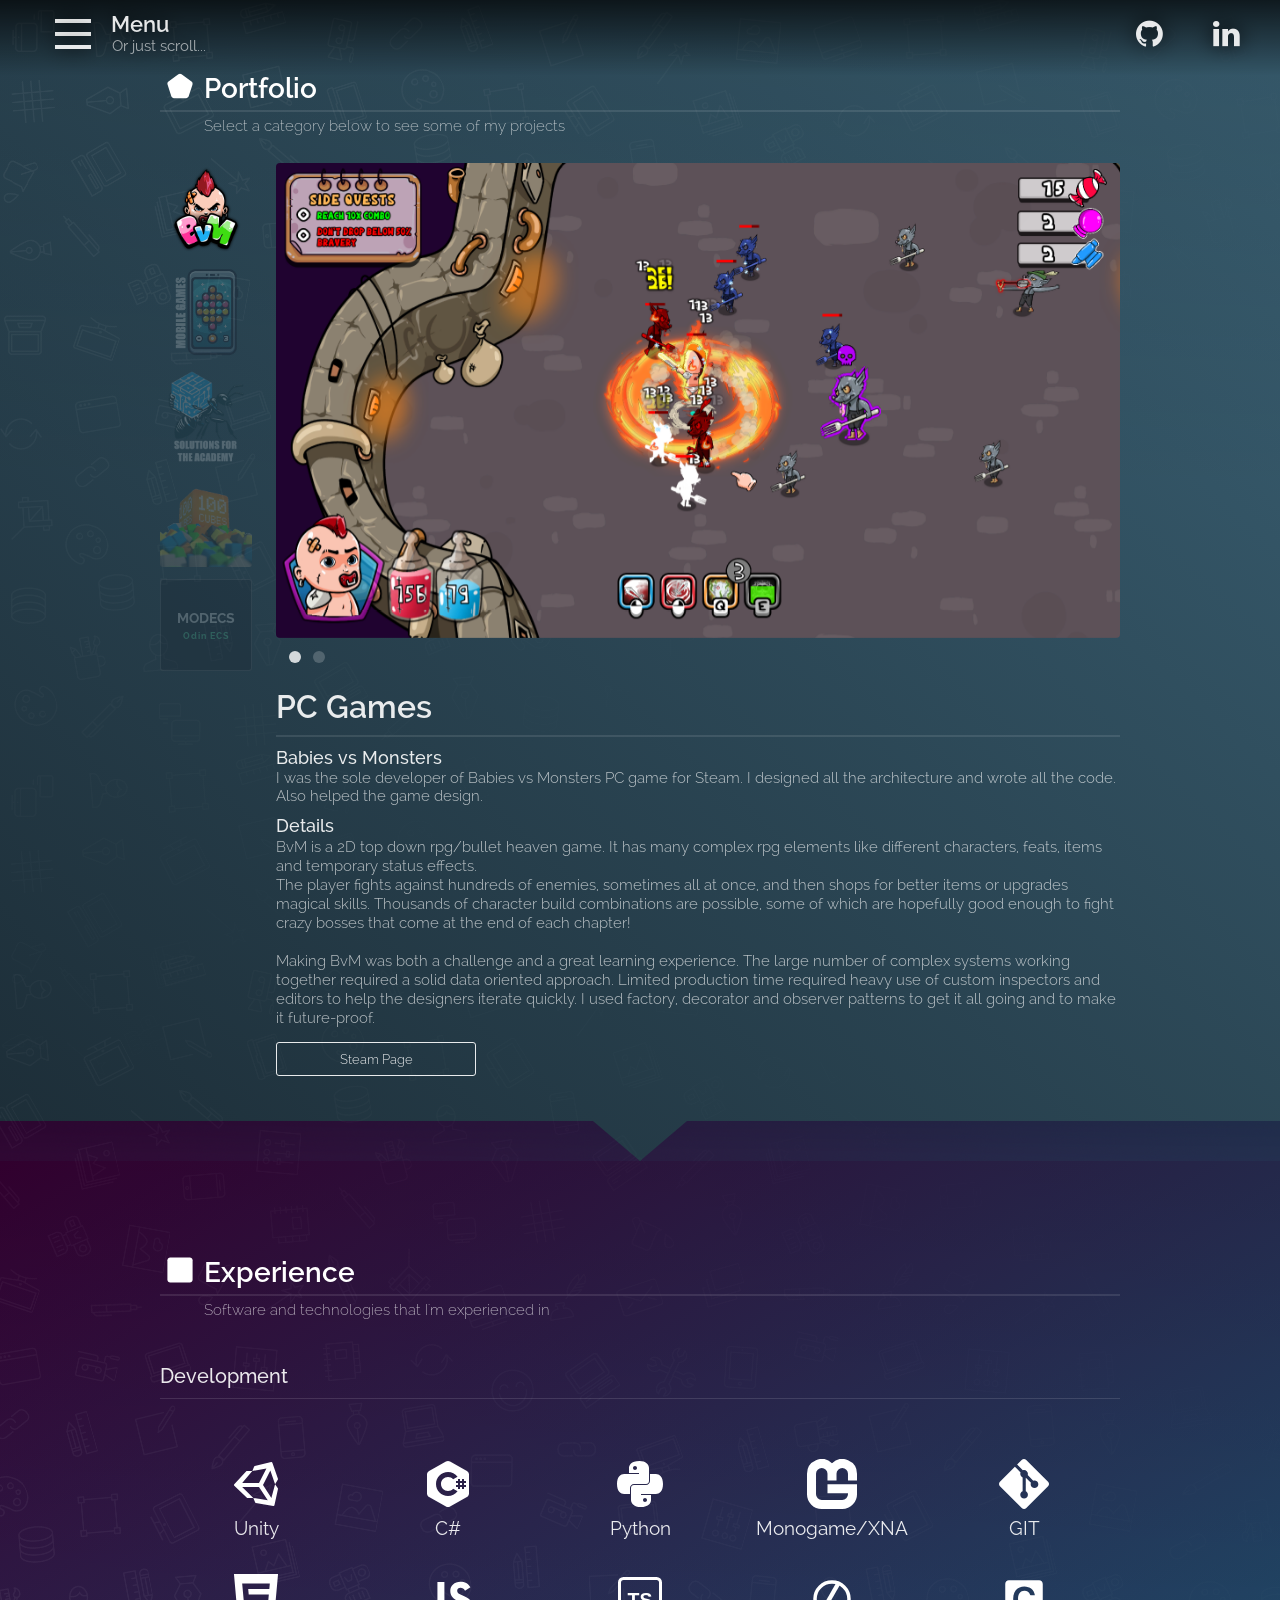
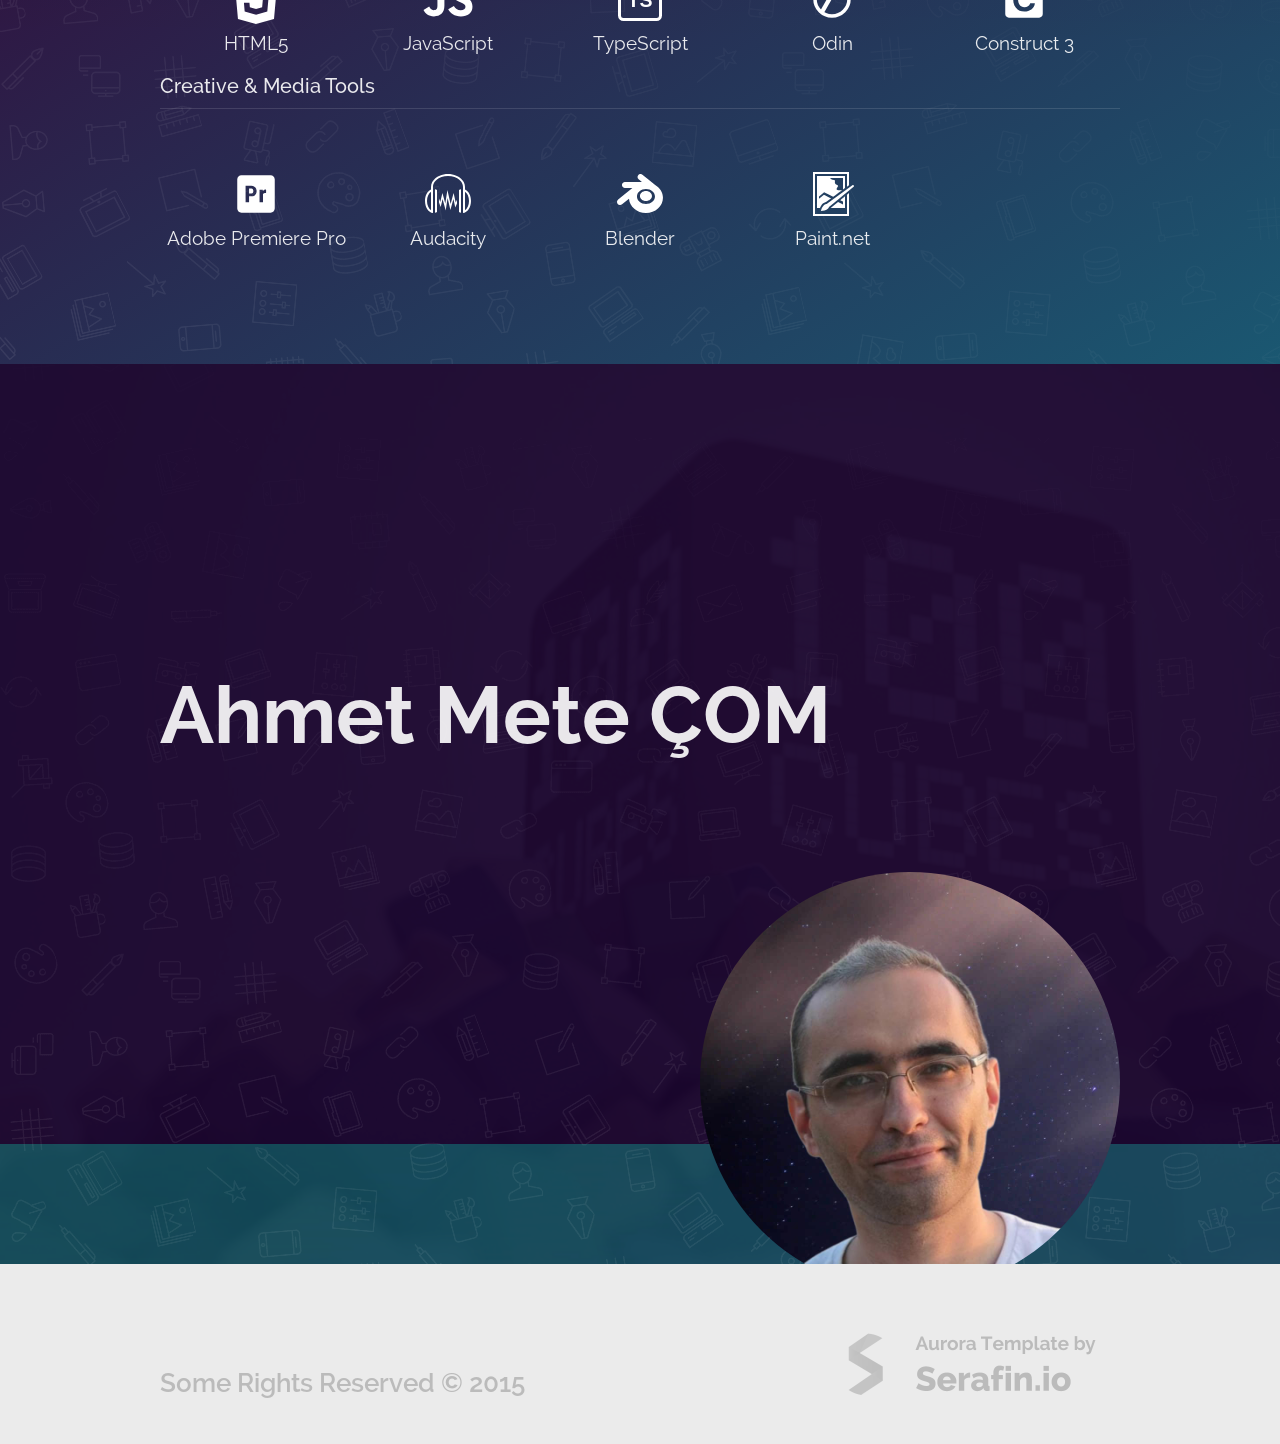
==== commit b4f637e8: "modecs update" ====
--- a/index.html
+++ b/index.html
@@ -335,7 +335,7 @@
 						<img data-project="p2" class="showcase__thumb" src="content/mobilegames.png">
 						<img data-project="p3" class="showcase__thumb" src="content/academics.png">
 						<img data-project="p4" class="showcase__thumb" src="content/100cubes.png">
-						<!--<img data-project="p5" class="showcase__thumb" src="content/project_placeholder_thumb.jpg">-->
+						<button type="button" data-project="p5" class="showcase__thumb showcase__thumb--modecs" aria-label="MODECS: playable Odin ECS demo">MODECS<span>Odin ECS</span></button>
 
 						<!-- blank template
 						<div data-project="p5" class="showcase__thumb  showcase__thumb--blank">&nbsp;</div>
@@ -511,43 +511,40 @@
 							</div>
 						</div>
 
-						<!-- project 5 -->
+						<!-- project 5: MODECS -->
 						<div data-project="p5" class="showcase__stage">
-							<div class="showcase__slider">
-								<ul class="rslides">
-									<li><img src="content/project_placeholder_slide.jpg"></li>
-									<li><img src="content/project_placeholder_slide.jpg"></li>
-									<li><img src="content/project_placeholder_slide.jpg"></li>
-									<li><img src="content/project_placeholder_slide.jpg"></li>
-								</ul>
-							</div>
-							<div class="showcase__infos-wrapper">
-								<div class="showcase__title">Fifth Project</div>
-								<div class="showcase__point">
-									<div class="showcase__point-title">Section Title</div>
-									<div class="showcase__point-description">
-										Design and Front-End Development
-									</div>
-								</div>
-								<div class="showcase__point">
-									<div class="showcase__point-title">Section Title</div>
-									<div class="showcase__point-description">
-										HTML, CSS, SASS, JavaScript, jQuery
-									</div>
-								</div>
-								<div class="showcase__point">
-									<div class="showcase__point-title">Section Title</div>
-									<div class="showcase__point-details-excerpt">
-										Lorem ipsum dolor sit amet, consectetur adipiscing elit, sed do eiusmod tempor incididunt ut labore et dolore magna aliqua. Ut enim ad minim veniam, quis nostrud exercitation ullamco laboris nisi ut aliquip<span class="showcase__ellipsis">...</span>
-										<span class="showcase__readmore">more</span>
-									</div>
-									<div class="showcase__point-details-full">
-										ex ea commodo consequat. Duis aute irure dolor in reprehenderit in voluptate velit esse cillum dolore eu fugiat nulla pariatur. Excepteur sint occaecat cupidatat non proident, sunt in culpa qui officia deserunt mollit anim id est laborum.
-										<span class="showcase__readless">less</span>
-									</div>
-								</div>
-								<a target="_blank" href="//example.com" class="showcase__button  ghost-button  ghost-button--realizations">Visit Website</a>
-							</div>
+						    <div class="showcase__game">
+						        <iframe id="modecs-game" data-src="games/modecs/?embed=1" title="MODECS playable ECS demo" allow="autoplay; fullscreen" allowfullscreen></iframe>
+						    </div>
+						    <p class="showcase__game-help">Mouse to move. Dodge red balls and eat blue food. Your personal best is saved in this browser. <a href="games/modecs/" target="_blank" rel="noopener" class="highlight-link">Open game in a new tab</a>.</p>
+						    <div class="showcase__infos-wrapper">
+						        <div class="showcase__title">MODECS <span class="showcase__title-description">An ECS library written in Odin</span></div>
+						        <div class="showcase__point">
+						            <div class="showcase__point-title">The project</div>
+						            <div class="showcase__point-description">
+						                MODECS is an Entity Component System (ECS) library I wrote in the Odin programming language to explore data-oriented game development. The playable demo above uses it for movement, collisions, food collection and timed effects. The library handles entity identities and component storage; each game defines its own components, systems and execution order.
+						            </div>
+						        </div>
+						        <div class="showcase__point">
+						            <div class="showcase__point-title">How the ECS works</div>
+						            <div class="showcase__point-description">
+						                Entities are lightweight handles with an index and generation counter, so an old handle can be distinguished from a new entity reusing the same index. Components are plain data stored in generic sparse-set pools: dense arrays keep active data together, while a sparse array maps entity indices to their component slots. Components can be added and removed at runtime, with swap-removal keeping the dense arrays packed.
+						            </div>
+						        </div>
+						        <div class="showcase__point">
+						            <div class="showcase__point-title">Systems and lifecycle</div>
+						            <div class="showcase__point-description">
+						                Systems are ordinary procedures called in an explicit order from the game loop. A movement system, for example, iterates Velocity components and looks up Position components for the same entities. Destruction can be marked during updates and processed afterward, removing components before recycling the entity's index.
+						            </div>
+						        </div>
+						        <div class="showcase__point">
+						            <div class="showcase__point-title">Running on this website</div>
+						            <div class="showcase__point-description">
+						                The Odin game is compiled to WebAssembly and linked with raylib using Emscripten. raylib supplies graphics, input and audio, with WebGL rendering the game in the browser. A small HTML and JavaScript page schedules frames and saves the personal best using localStorage. The game is embedded here and served as static files through GitHub Pages, without a game server.
+						            </div>
+						        </div>
+						        <a target="_blank" rel="noopener" href="https://github.com/windwalkerranger/Modecs" class="showcase__button ghost-button ghost-button--realizations">View Source on GitHub</a>
+						    </div>
 						</div>
 
 
--- a/style/css/global.css
+++ b/style/css/global.css
@@ -3075,4 +3075,52 @@
   margin-left: 0;
 }
 
+/* MODECS playable portfolio project */
+.realizations .showcase__thumb--modecs {
+  aspect-ratio: 1;
+  padding: 4px;
+  border: 1px solid rgba(255, 255, 255, 0.3);
+  background: #121a26;
+  color: #fff;
+  font-family: inherit;
+  font-size: clamp(10px, 1.2vw, 14px);
+  font-weight: 700;
+  text-align: center;
+}
+
+.realizations .showcase__thumb--modecs span {
+  display: block;
+  margin-top: 5px;
+  color: #55e6a5;
+  font-size: 9px;
+  letter-spacing: 1px;
+}
+
+.realizations .showcase__thumb--modecs:focus-visible {
+  outline: 2px solid #55e6a5;
+  outline-offset: 3px;
+  opacity: 1;
+}
+
+.realizations .showcase__game {
+  width: 100%;
+  aspect-ratio: 5 / 3;
+  overflow: hidden;
+  border-radius: 3px;
+  background: #000;
+}
+
+.realizations .showcase__game iframe {
+  display: block;
+  width: 100%;
+  height: 100%;
+  border: 0;
+}
+
+.realizations .showcase__game-help {
+  margin: 14px 0 0;
+  font-size: 14px;
+  line-height: 1.6;
+}
+
 /*# sourceMappingURL=global.css.map */
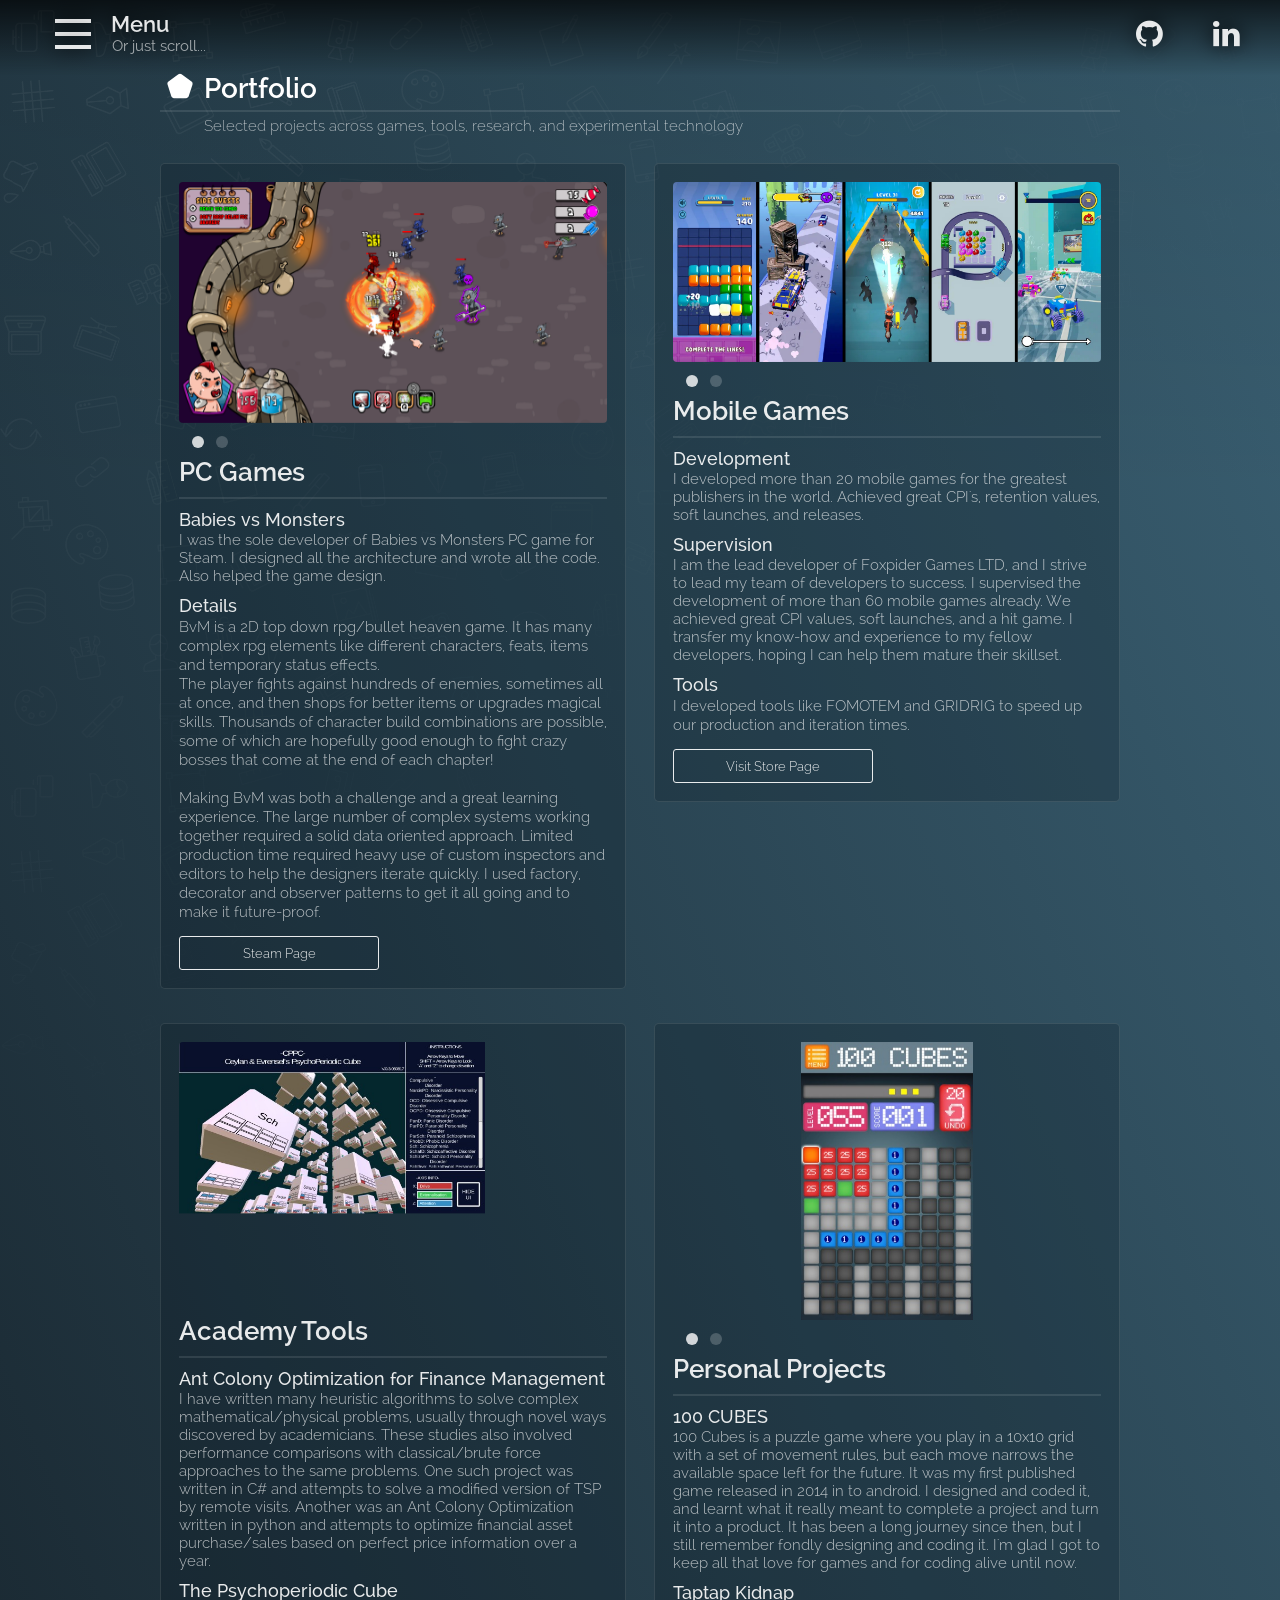
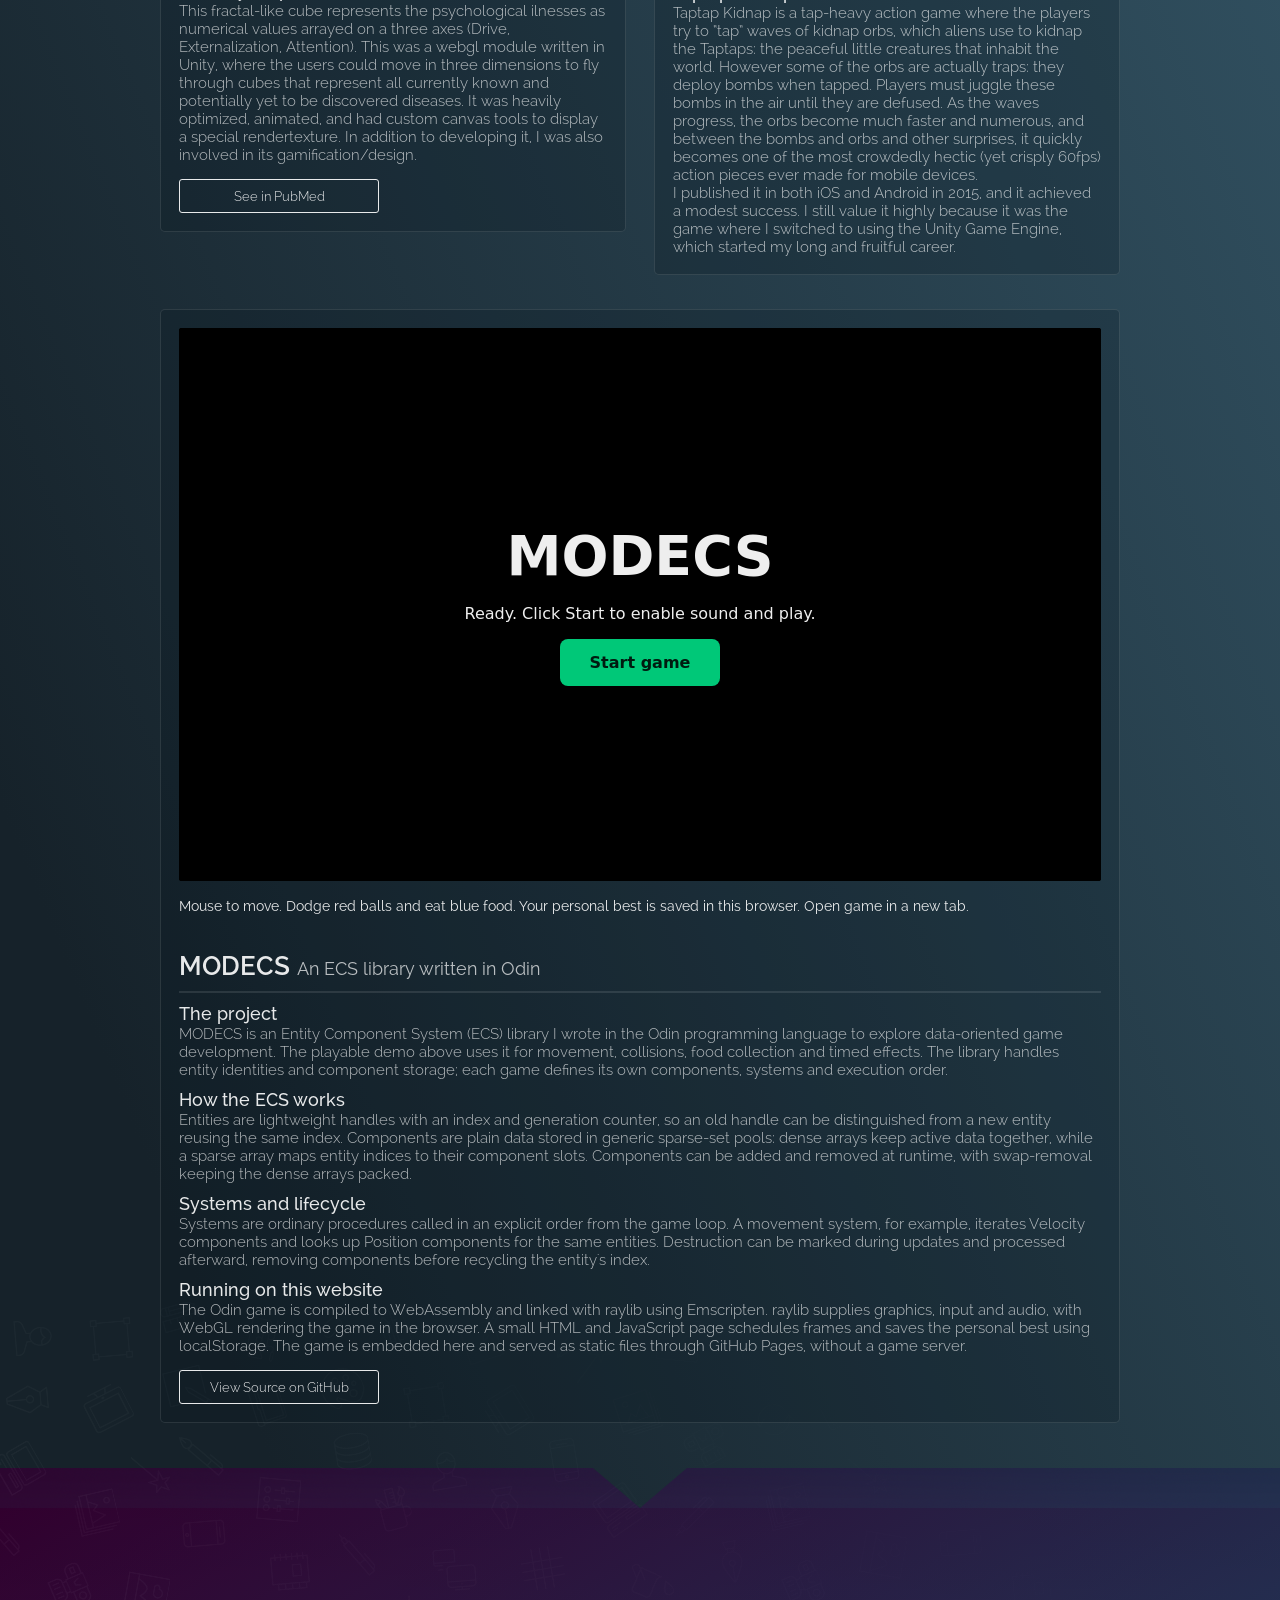
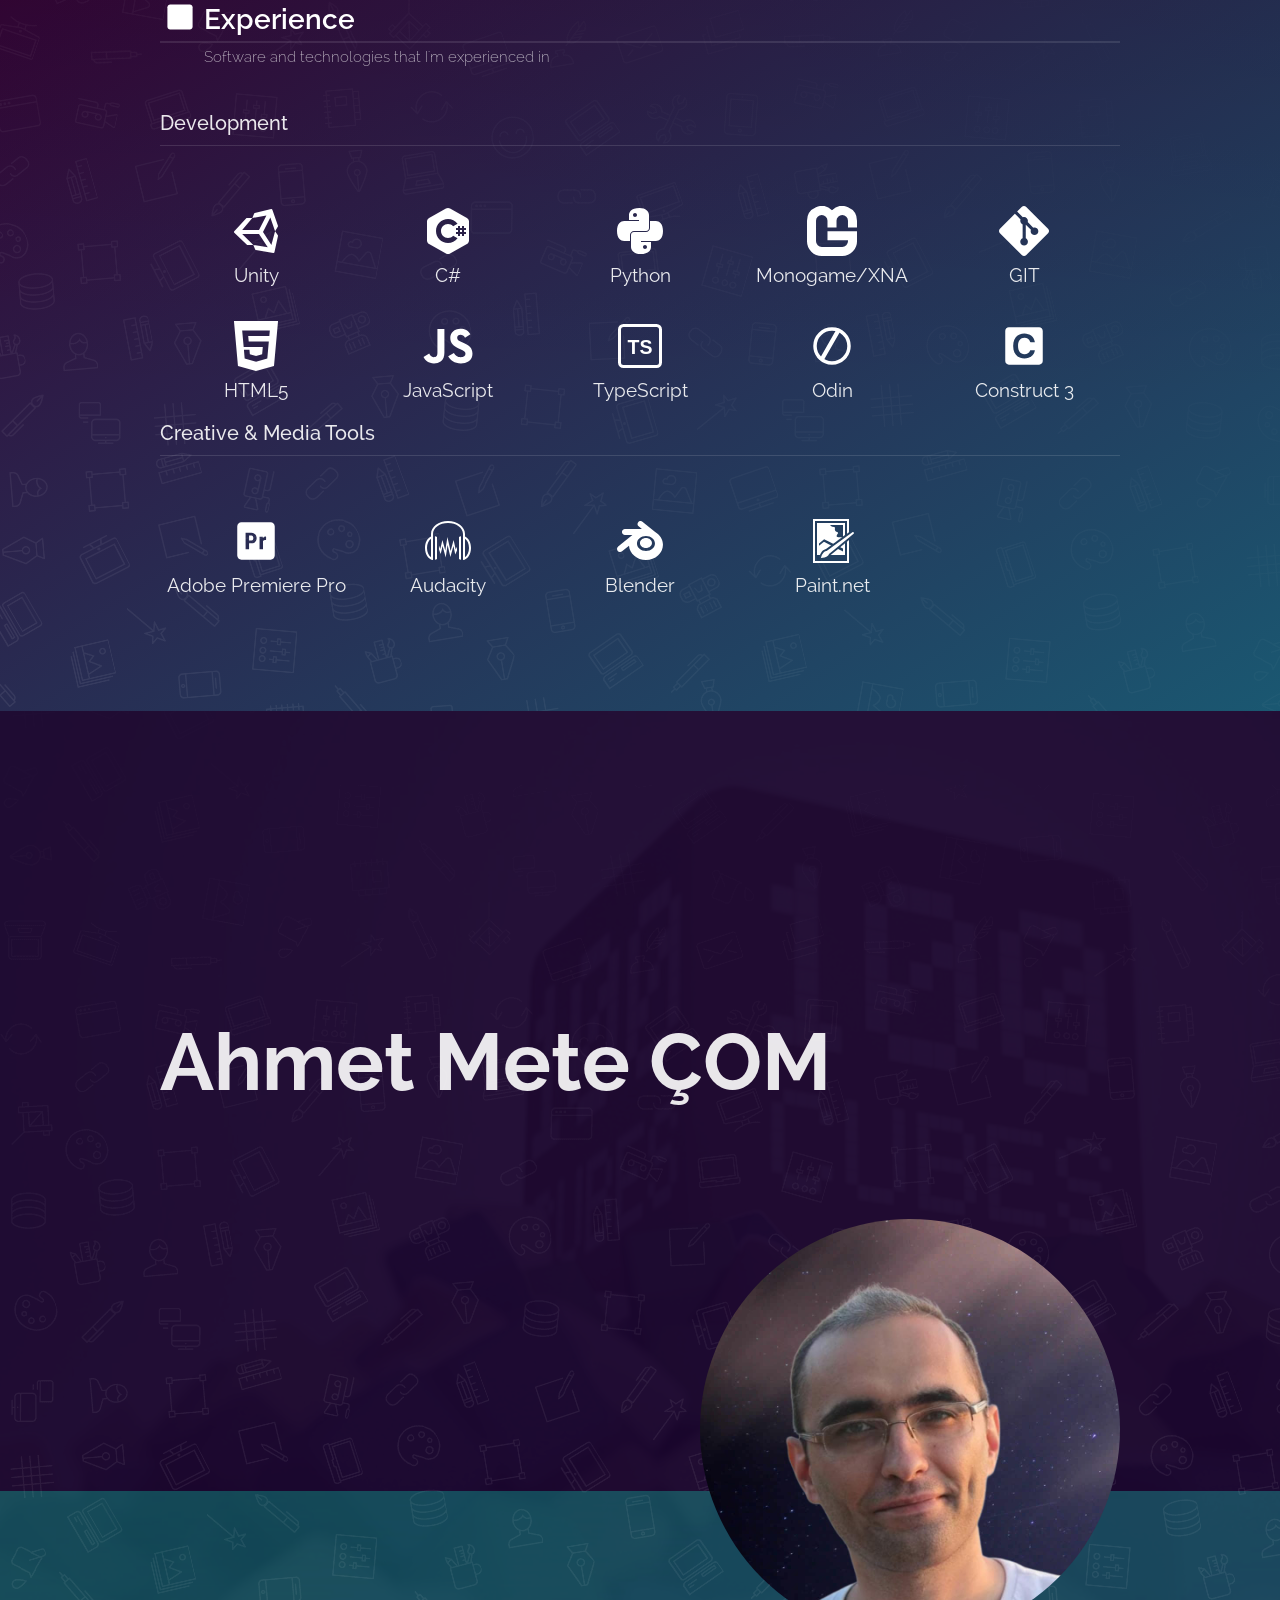
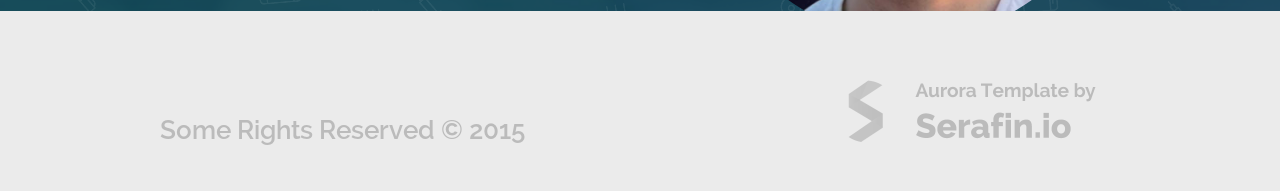
==== commit d89464ec: "tile view, rapid rotate" ====
--- a/index.html
+++ b/index.html
@@ -324,7 +324,7 @@
 
 				<div class="section-header">
 					<div class="section-header__title  section-header__title--realizations">Portfolio</div>
-					<div class="section-header__subtitle">Select a category below to see some of my projects</div>
+					<div class="section-header__subtitle">Selected projects across games, tools, research, and experimental technology</div>
 				</div>
 
 				<div class="showcase">
@@ -484,11 +484,13 @@
 								<ul class="rslides">
 									<li><img src="content/small6.png"></li>
 									<li><img src="content/ttkbanner.png"></li>
+									<!-- YouTube slide temporarily disabled.
 									<li>
 										<div class="showcase__video">
 											<iframe id="taptap-video-player" src="https://www.youtube.com/embed/fyJviAArA4Q?rel=0&amp;enablejsapi=1" title="Taptap Kidnap gameplay" loading="lazy" allow="accelerometer; autoplay; encrypted-media; gyroscope; picture-in-picture" allowfullscreen></iframe>
 										</div>
 									</li>
+									-->
 								</ul>
 							</div>
 							<div class="showcase__infos-wrapper">
@@ -503,18 +505,20 @@
 								<div class="showcase__point">
 									<div class="showcase__point-title">Taptap Kidnap</div>
 									<div class="showcase__point-description">
-										Taptap Kidnap is a tap-heavy action game where the players try to “tap” waves of kidnap orbs, which aliens use to kidnap the Taptaps: the peaceful little creatures that inhabit the world. However some of the orbs are actually traps: they deploy bombs when tapped. Players must juggle these bombs in the air until they are defused. As the waves progress, the orbs become much faster and numerous, and between the bombs and orbs and other surprises, it quickly becomes one of the most crowdedly hectic (yet crisply 60fps) action pieces ever made for mobile devices. <br> I published it in both iOs and android in 2015, and it achieved a modest success. I still value it highly because it was the game that I switched to using Unity Game Engine, which started my long and fruitful career. Though the store page is long dead, you can still watch the trailer <a href="https://www.youtube.com/watch?v=_SmMGxfgoHM" target="_blank" class="highlight-link">here</a> or a gameplay sample below.<br><br>A small gameplay segment from a competitive player playing "Taptap Kidnap". The game demands hundreds of important decisions and actions per minute to get a good score.
+										Taptap Kidnap is a tap-heavy action game where the players try to “tap” waves of kidnap orbs, which aliens use to kidnap the Taptaps: the peaceful little creatures that inhabit the world. However some of the orbs are actually traps: they deploy bombs when tapped. Players must juggle these bombs in the air until they are defused. As the waves progress, the orbs become much faster and numerous, and between the bombs and orbs and other surprises, it quickly becomes one of the most crowdedly hectic (yet crisply 60fps) action pieces ever made for mobile devices. <br> I published it in both iOS and Android in 2015, and it achieved a modest success. I still value it highly because it was the game where I switched to using the Unity Game Engine, which started my long and fruitful career.
 									</div>
 								</div>
 								
+								<!-- YouTube gameplay button temporarily disabled.
 								<a target="_blank" href="https://www.youtube.com/watch?v=fyJviAArA4Q" class="showcase__button  ghost-button  ghost-button--realizations">Gameplay Video</a>
+								-->
 							</div>
 						</div>
 
 						<!-- project 5: MODECS -->
 						<div data-project="p5" class="showcase__stage">
 						    <div class="showcase__game">
-						        <iframe id="modecs-game" data-src="games/modecs/?embed=1" title="MODECS playable ECS demo" allow="autoplay; fullscreen" allowfullscreen></iframe>
+						        <iframe id="modecs-game" src="games/modecs/?embed=1" data-src="games/modecs/?embed=1" loading="lazy" title="MODECS playable ECS demo" allow="autoplay; fullscreen" allowfullscreen></iframe>
 						    </div>
 						    <p class="showcase__game-help">Mouse to move. Dodge red balls and eat blue food. Your personal best is saved in this browser. <a href="games/modecs/" target="_blank" rel="noopener" class="highlight-link">Open game in a new tab</a>.</p>
 						    <div class="showcase__infos-wrapper">
@@ -612,7 +616,7 @@
 
 	<!-- Scripts postload -->
 	<script src="style/js/dependencies.min.js" type="text/javascript"></script>
-	<script src="style/js/global.js" type="text/javascript"></script>
+	<script src="style/js/global.js?v=20261123-1" type="text/javascript"></script>
 
 </body>
 </html>
--- a/style/css/global.css
+++ b/style/css/global.css
@@ -3008,27 +3008,11 @@
 
 .realizations .showcase {
   margin-top: 28px;
-  display: grid;
-  grid-template-columns: clamp(64px, 8vw, 92px) minmax(0, 1fr);
-  column-gap: 24px;
-  align-items: start;
+  display: block;
 }
 
 .realizations .showcase__thumbnails-wrapper {
-  display: flex;
-  flex-direction: column;
-  align-items: center;
-  justify-content: flex-start;
-  gap: 12px;
-  width: auto;
-  margin-bottom: 0;
-}
-
-.realizations .showcase__thumb {
-  float: none;
-  flex: 0 0 clamp(64px, 8vw, 92px);
-  width: clamp(64px, 8vw, 92px);
-  margin-left: 0;
+  display: none;
 }
 
 .realizations .showcase__slider {
@@ -3037,12 +3021,33 @@
 }
 
 .realizations .showcase__stage-wrapper {
+  position: relative;
   min-width: 0;
-  width: 100%;
+  min-height: 0;
+  width: 100%;
+  height: auto !important;
+  display: grid;
+  grid-template-columns: repeat(2, minmax(0, 1fr));
+  gap: 34px 28px;
+  align-items: start;
 }
 
 .realizations .showcase__stage {
-  width: 100%;
+  position: relative;
+  top: auto;
+  left: auto;
+  float: none;
+  display: block !important;
+  width: 100%;
+  padding: 18px;
+  border: 1px solid rgba(255, 255, 255, 0.1);
+  border-radius: 5px;
+  background: rgba(8, 18, 28, 0.22);
+  align-self: start;
+}
+
+.realizations .showcase__stage[data-project="p5"] {
+  grid-column: 1 / -1;
 }
 
 .realizations .showcase__video {
@@ -3062,13 +3067,27 @@
   float: none;
   clear: both;
   width: 100%;
-  margin-top: 50px;
+  margin-top: 34px;
   text-align: left;
 }
 
-.realizations .showcase__title,
+.realizations .showcase__title {
+  padding-left: 0;
+  font-size: 26px;
+}
+
 .realizations .showcase__point {
   padding-left: 0;
+}
+
+.realizations .showcase__point-title {
+  font-size: 18px;
+}
+
+.realizations .showcase__point-description,
+.realizations .showcase__point-details-excerpt,
+.realizations .showcase__point-details-full {
+  font-size: 15px;
 }
 
 .realizations .showcase__button {
@@ -3121,6 +3140,20 @@
   margin: 14px 0 0;
   font-size: 14px;
   line-height: 1.6;
+  color: rgba(255, 255, 255, 0.9);
+}
+
+.realizations .showcase__game-help a {
+  color: rgba(255, 255, 255, 0.9);
+}
+
+@media (max-width: 800px) {
+  .realizations .showcase__stage-wrapper {
+    grid-template-columns: minmax(0, 1fr);
+  }
+  .realizations .showcase__stage[data-project="p5"] {
+    grid-column: auto;
+  }
 }
 
 /*# sourceMappingURL=global.css.map */
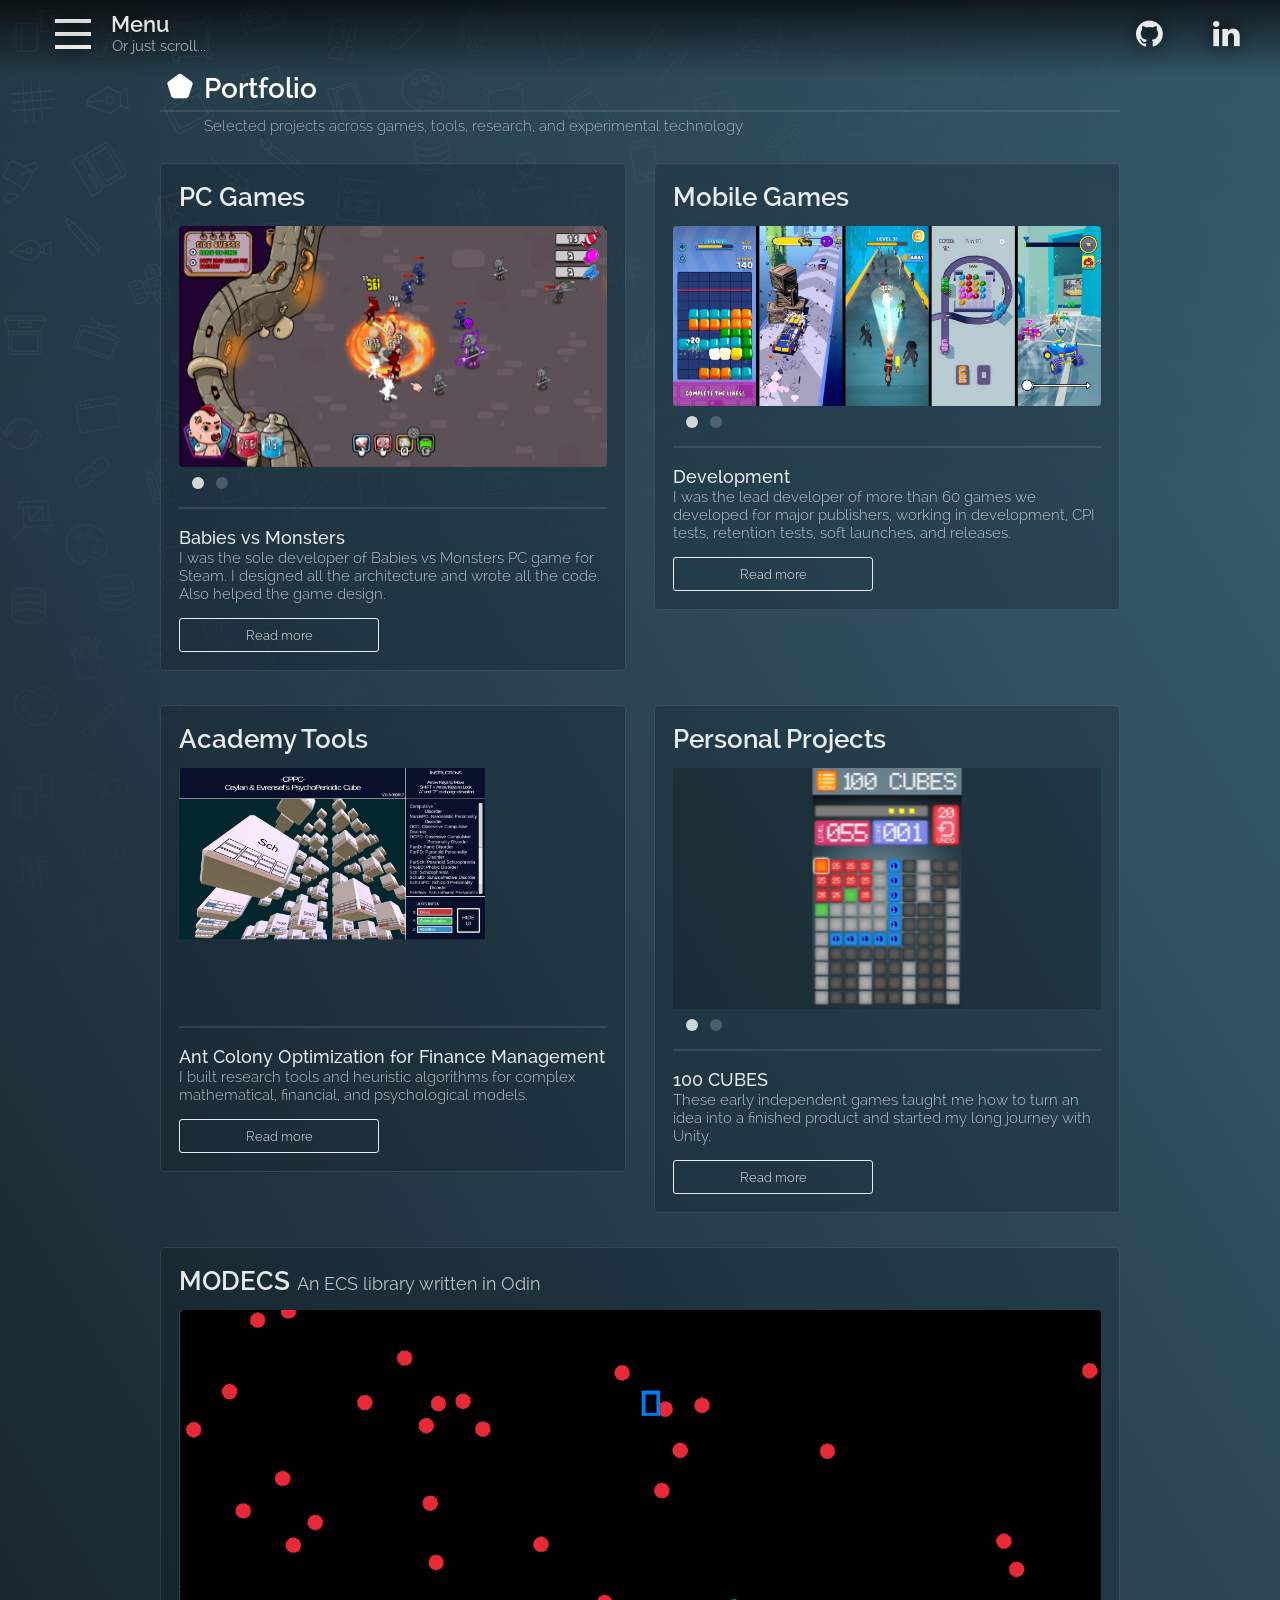
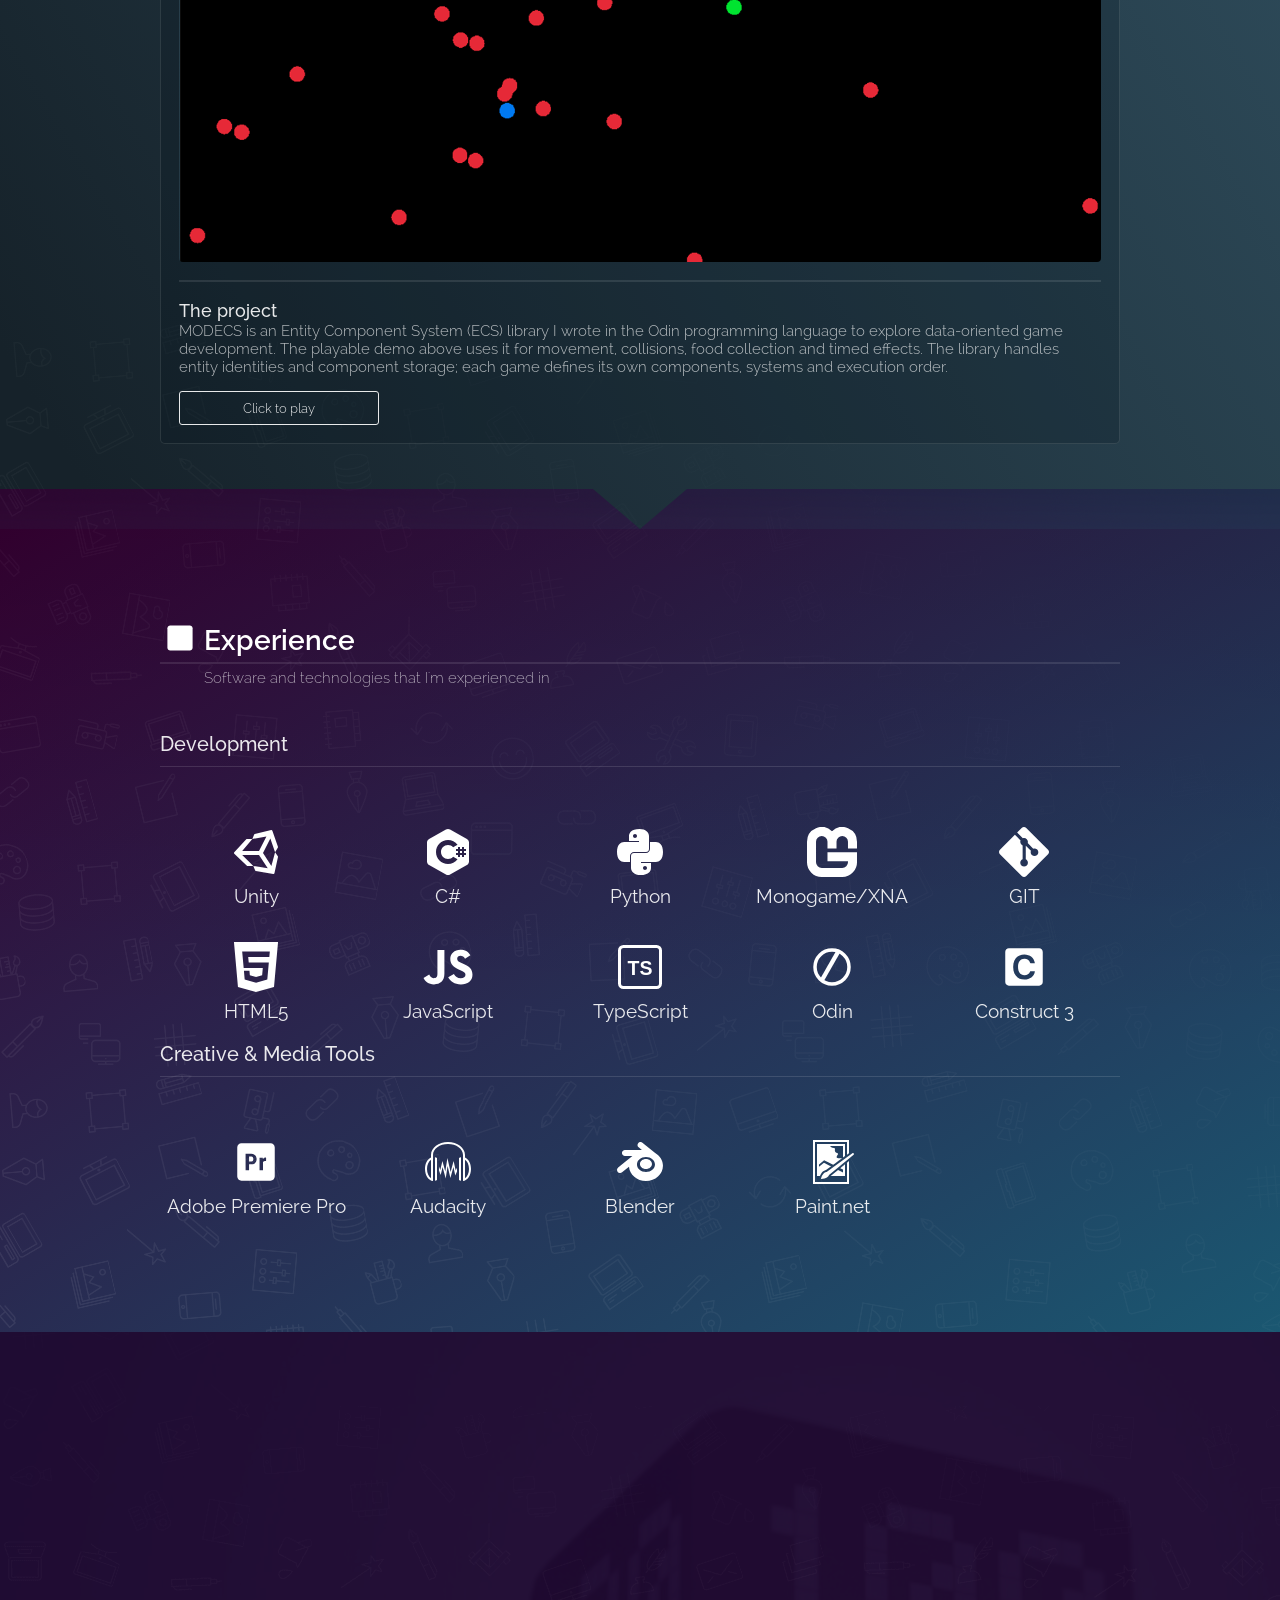
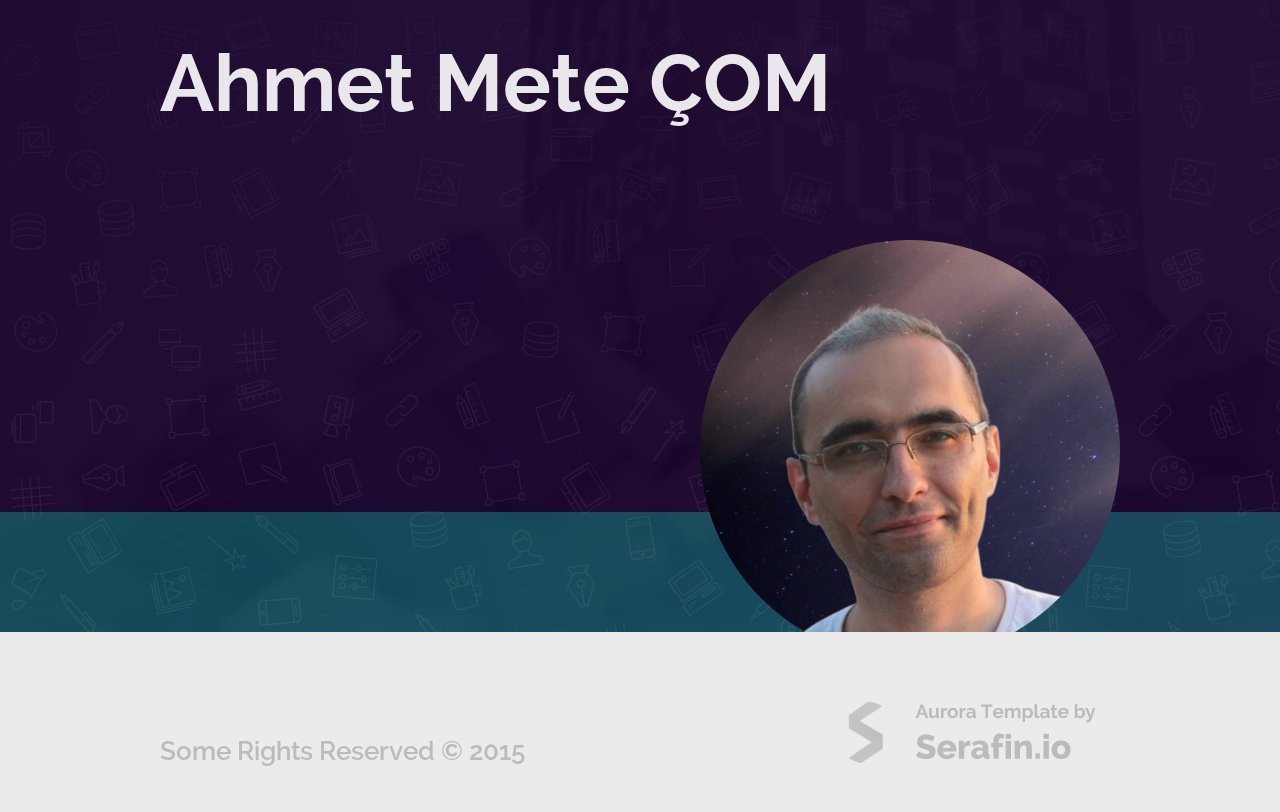
==== commit c1f81b1f: "separate pages for groups" ====
--- a/index.html
+++ b/index.html
@@ -46,7 +46,7 @@
 	<meta name="msapplication-TileColor" content="#da532c">
 	<meta name="msapplication-TileImage" content="style/favicon/mstile-144x144.png">
 	<meta name="msapplication-config" content="style/favicon/browserconfig.xml">
-	<link rel="shortcut icon" href="amc.ico">
+	<link rel="shortcut icon" href="style/favicon/favicon-32x32.png">
 
 	<!-- Fonts -->
 	<link href="style/fonts/webfont-raleway/webfont-raleway.css" rel="stylesheet" type="text/css">
@@ -349,6 +349,7 @@
 
 						<!-- project 1 -->
 						<div data-project="p1" class="showcase__stage  showcase__stage--active">
+							<div class="showcase__title">PC Games</div>
 							<div class="showcase__slider">
 								<ul class="rslides">
 
@@ -362,12 +363,8 @@
 
 								</ul>
 							</div>
+							<div class="showcase__divider" aria-hidden="true"></div>
 							<div class="showcase__infos-wrapper">
-								<div class="showcase__title">
-									PC Games
-									<!--<div class="showcase__title-description">Babies vs Monsters</div>-->
-								</div>
-
 								<div class="showcase__point">
 									<div class="showcase__point-title">Babies vs Monsters</div>
 									<div class="showcase__point-description">
@@ -396,12 +393,13 @@
 								</div>
 
 
-								<a target="_blank" href="https://store.steampowered.com/app/2518310/Babies_vs_Monsters/" class="showcase__button  ghost-button  ghost-button--realizations">Steam Page</a>
+								<a href="projects/pc-games.html" class="showcase__button  ghost-button  ghost-button--realizations">Read more</a>
 							</div>
 						</div>
 
 						<!-- project 2 -->
 						<div data-project="p2" class="showcase__stage">
+							<div class="showcase__title">Mobile Games</div>
 							<div class="showcase__slider">
 								<ul class="rslides">
 
@@ -414,18 +412,13 @@
 									</li>
 								</ul>
 							</div>
+							<div class="showcase__divider" aria-hidden="true"></div>
 							<div class="showcase__infos-wrapper">
-								<div class="showcase__title">Mobile Games</div>
 								<div class="showcase__point">
 									<div class="showcase__point-title">Development</div>
 									<div class="showcase__point-description">
-										I developed more than 20 mobile games for the greatest publishers in the world. Achieved great CPI's, retention values, soft launches, and releases.
-									</div>
-								</div>
-								<div class="showcase__point">
-									<div class="showcase__point-title">Supervision</div>
-									<div class="showcase__point-description">
-										I am the lead developer of Foxpider Games LTD, and I strive to lead my team of developers to success. I supervised the development of more than 60 mobile games already. We achieved great CPI values, soft launches, and a hit game. I transfer my know-how and experience to my fellow developers, hoping I can help them mature their skillset.</div>
+										I was the lead developer of more than 60 games we developed for major publishers, working in development, CPI tests, retention tests, soft launches, and releases.
+									</div>
 								</div>
 								<div class="showcase__point">
 									<div class="showcase__point-title">Tools</div>
@@ -438,29 +431,24 @@
 										<span class="showcase__readless">less</span>
 									</div>
 								</div>
-								<a target="_blank" href="https://apps.apple.com/tr/developer/fatih-metehan-erden/id1563567629" class="showcase__button  ghost-button  ghost-button--realizations">Visit Store Page</a>
+								<a href="projects/mobile-games.html" class="showcase__button  ghost-button  ghost-button--realizations">Read more</a>
 							</div>
 						</div>
 
 						<!-- project 3 -->
 						<div data-project="p3" class="showcase__stage">
+							<div class="showcase__title">Academy Tools</div>
 							<div class="showcase__slider">
 								<ul class="rslides">
 									<li><img src="content/ppcube.png"></li>
 								</ul>
 							</div>
+							<div class="showcase__divider" aria-hidden="true"></div>
 							<div class="showcase__infos-wrapper">
-								<div class="showcase__title">Academy Tools</div>
-																<div class="showcase__point">
+								<div class="showcase__point">
 									<div class="showcase__point-title">Ant Colony Optimization for Finance Management</div>
 									<div class="showcase__point-description">
-										 I have written many heuristic algorithms to solve complex mathematical/physical
- problems, usually through novel ways discovered by academicians. These studies also
- involved performance comparisons with classical/brute force approaches to the same
- problems. One such project was written in C# and
- attempts to solve a modified version of TSP by remote visits. Another was an Ant
- Colony Optimization written in python and attempts to optimize financial asset
- purchase/sales based on perfect price information over a year. 
+										I built research tools and heuristic algorithms for complex mathematical, financial, and psychological models.
 									</div>
 								</div>
 								<div class="showcase__point">
@@ -474,12 +462,13 @@
  rendertexture. In addition to developing it, I was also involved in its gamification/design.
 									</div>
 								</div>
-								<a target="_blank" href="https://pubmed.ncbi.nlm.nih.gov/31010503/" class="showcase__button  ghost-button  ghost-button--realizations">See in PubMed</a>
+								<a href="projects/academic-tools.html" class="showcase__button  ghost-button  ghost-button--realizations">Read more</a>
 							</div>
 						</div>
 
 						<!-- project 4 -->
 						<div data-project="p4" class="showcase__stage">
+							<div class="showcase__title">Personal Projects</div>
 							<div class="showcase__slider">
 								<ul class="rslides">
 									<li><img src="content/small6.png"></li>
@@ -493,13 +482,12 @@
 									-->
 								</ul>
 							</div>
+							<div class="showcase__divider" aria-hidden="true"></div>
 							<div class="showcase__infos-wrapper">
-								<div class="showcase__title">Personal Projects</div>
 								<div class="showcase__point">
 									<div class="showcase__point-title">100 CUBES</div>
 									<div class="showcase__point-description">
-										 100 Cubes is a puzzle game where you play in a 10x10 grid with a set of movement rules, but each
- move narrows the available space left for the future. It was my first published game released in 2014 in to android. I designed and coded it, and learnt what it really meant to complete a project and turn it into a product. It has been a long journey since then, but I still remember fondly designing and coding it. I'm glad I got to keep all that love for games and for coding alive until now.
+										These early independent games taught me how to turn an idea into a finished product and started my long journey with Unity.
 									</div>
 								</div>
 								<div class="showcase__point">
@@ -512,17 +500,20 @@
 								<!-- YouTube gameplay button temporarily disabled.
 								<a target="_blank" href="https://www.youtube.com/watch?v=fyJviAArA4Q" class="showcase__button  ghost-button  ghost-button--realizations">Gameplay Video</a>
 								-->
+								<a href="projects/personal-projects.html" class="showcase__button  ghost-button  ghost-button--realizations">Read more</a>
 							</div>
 						</div>
 
 						<!-- project 5: MODECS -->
 						<div data-project="p5" class="showcase__stage">
-						    <div class="showcase__game">
-						        <iframe id="modecs-game" src="games/modecs/?embed=1" data-src="games/modecs/?embed=1" loading="lazy" title="MODECS playable ECS demo" allow="autoplay; fullscreen" allowfullscreen></iframe>
+						    <div class="showcase__title">MODECS <span class="showcase__title-description">An ECS library written in Odin</span></div>
+						    <div class="showcase__slider">
+						        <ul class="rslides">
+						            <li><img src="content/modecs-preview-1.png" alt="MODECS gameplay with the player dodging red enemies"></li>
+						        </ul>
 						    </div>
-						    <p class="showcase__game-help">Mouse to move. Dodge red balls and eat blue food. Your personal best is saved in this browser. <a href="games/modecs/" target="_blank" rel="noopener" class="highlight-link">Open game in a new tab</a>.</p>
+						    <div class="showcase__divider" aria-hidden="true"></div>
 						    <div class="showcase__infos-wrapper">
-						        <div class="showcase__title">MODECS <span class="showcase__title-description">An ECS library written in Odin</span></div>
 						        <div class="showcase__point">
 						            <div class="showcase__point-title">The project</div>
 						            <div class="showcase__point-description">
@@ -547,7 +538,7 @@
 						                The Odin game is compiled to WebAssembly and linked with raylib using Emscripten. raylib supplies graphics, input and audio, with WebGL rendering the game in the browser. A small HTML and JavaScript page schedules frames and saves the personal best using localStorage. The game is embedded here and served as static files through GitHub Pages, without a game server.
 						            </div>
 						        </div>
-						        <a target="_blank" rel="noopener" href="https://github.com/windwalkerranger/Modecs" class="showcase__button ghost-button ghost-button--realizations">View Source on GitHub</a>
+						        <a href="projects/modecs.html" class="showcase__button ghost-button ghost-button--realizations">Click to play</a>
 						    </div>
 						</div>
 
--- a/style/css/global.css
+++ b/style/css/global.css
@@ -3020,6 +3020,14 @@
   width: 100%;
 }
 
+.realizations .rslides_tabs {
+  position: static;
+  float: none;
+  width: auto;
+  margin: 10px 0 0 7px;
+  text-align: left;
+}
+
 .realizations .showcase__stage-wrapper {
   position: relative;
   min-width: 0;
@@ -3063,21 +3071,52 @@
   border: 0;
 }
 
+.realizations .showcase__stage[data-project="p4"] .rslides {
+  aspect-ratio: 16 / 9;
+  background: rgba(0, 0, 0, 0.18);
+}
+
+.realizations .showcase__stage[data-project="p4"] .rslides li {
+  height: 100%;
+}
+
+.realizations .showcase__stage[data-project="p4"] .rslides img {
+  float: none;
+  width: 100%;
+  height: 100%;
+  object-fit: contain;
+}
+
 .realizations .showcase__infos-wrapper {
   float: none;
   clear: both;
   width: 100%;
-  margin-top: 34px;
+  margin-top: 18px;
   text-align: left;
 }
 
 .realizations .showcase__title {
   padding-left: 0;
+  padding-bottom: 0;
+  margin-top: 0;
+  margin-bottom: 14px;
+  border-bottom: 0;
   font-size: 26px;
+}
+
+.realizations .showcase__divider {
+  clear: both;
+  height: 2px;
+  margin-top: 18px;
+  background: rgba(255, 255, 255, 0.1);
 }
 
 .realizations .showcase__point {
   padding-left: 0;
+}
+
+.realizations .showcase__point ~ .showcase__point {
+  display: none;
 }
 
 .realizations .showcase__point-title {
@@ -3122,7 +3161,8 @@
 }
 
 .realizations .showcase__game {
-  width: 100%;
+  width: 67%;
+  margin: 0 auto;
   aspect-ratio: 5 / 3;
   overflow: hidden;
   border-radius: 3px;
@@ -3137,7 +3177,8 @@
 }
 
 .realizations .showcase__game-help {
-  margin: 14px 0 0;
+  width: 67%;
+  margin: 14px auto 0;
   font-size: 14px;
   line-height: 1.6;
   color: rgba(255, 255, 255, 0.9);
@@ -3154,6 +3195,10 @@
   .realizations .showcase__stage[data-project="p5"] {
     grid-column: auto;
   }
+  .realizations .showcase__game,
+  .realizations .showcase__game-help {
+    width: 100%;
+  }
 }
 
 /*# sourceMappingURL=global.css.map */
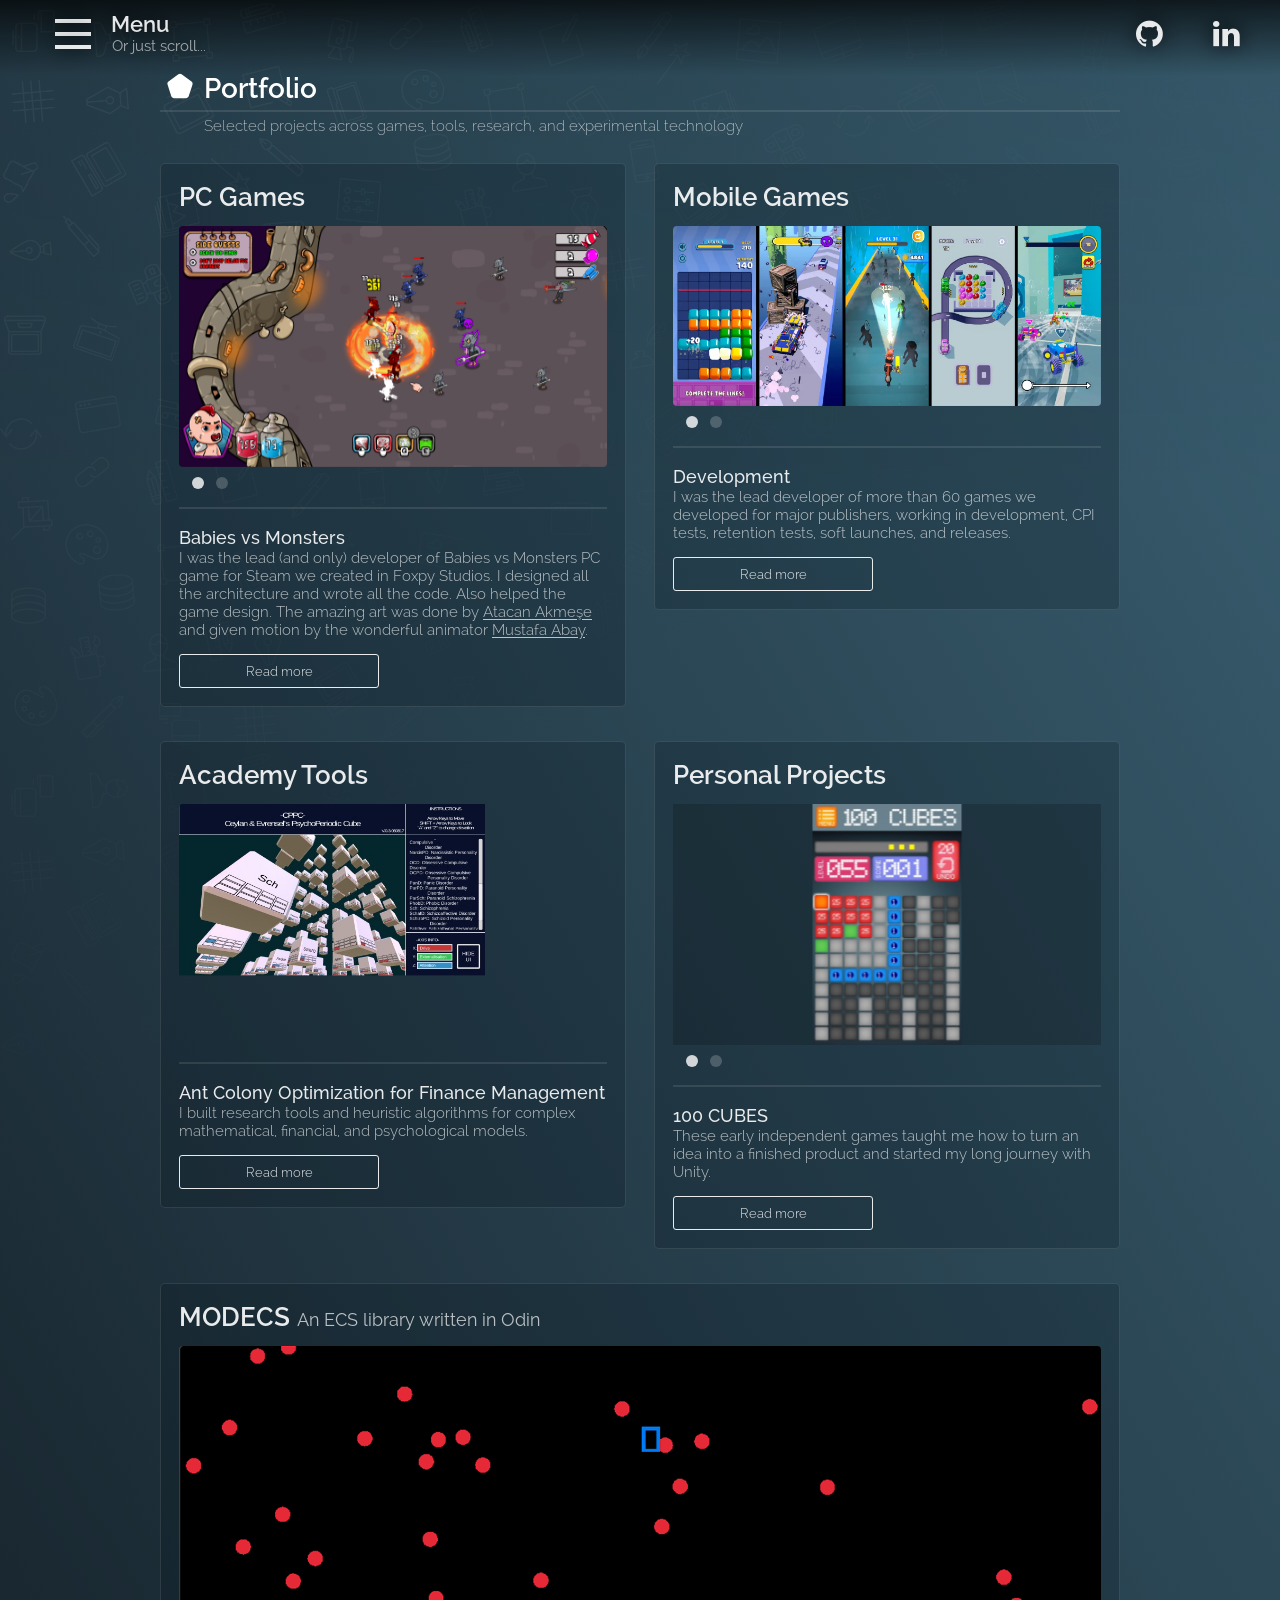
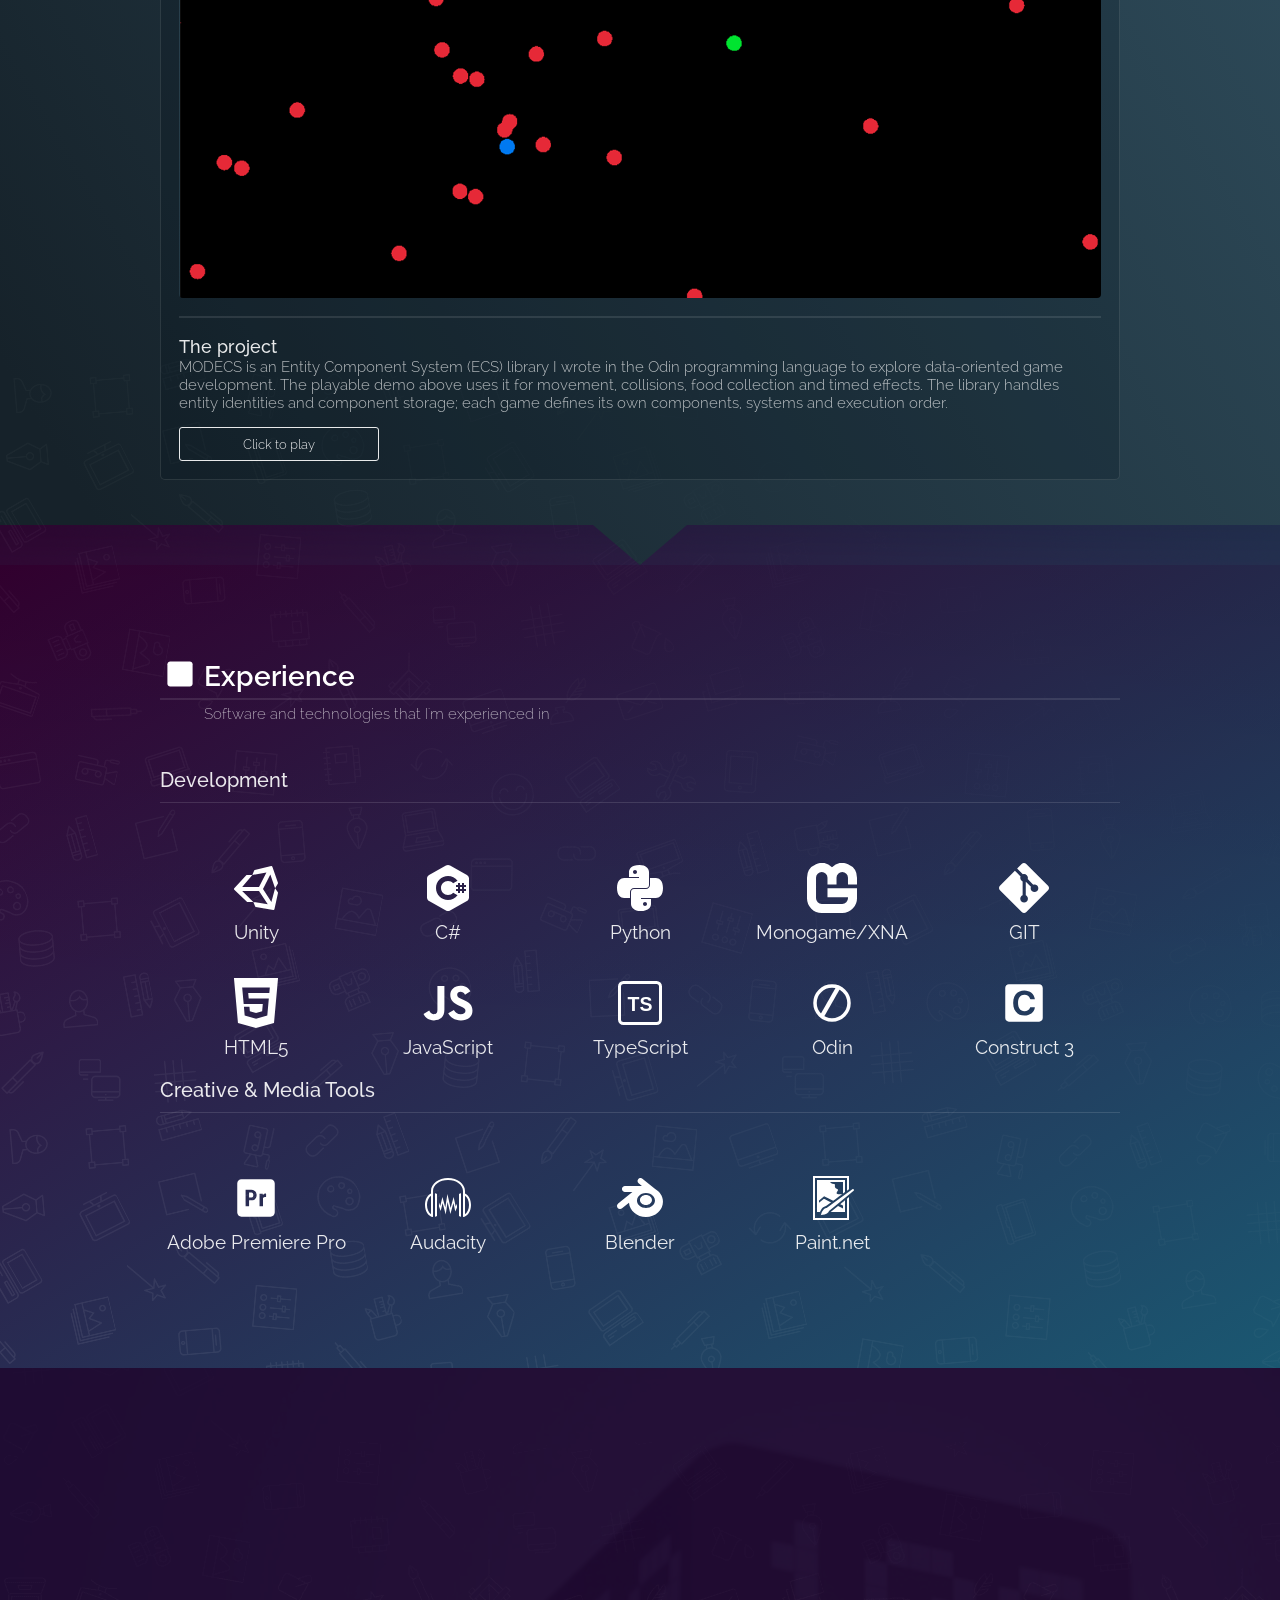
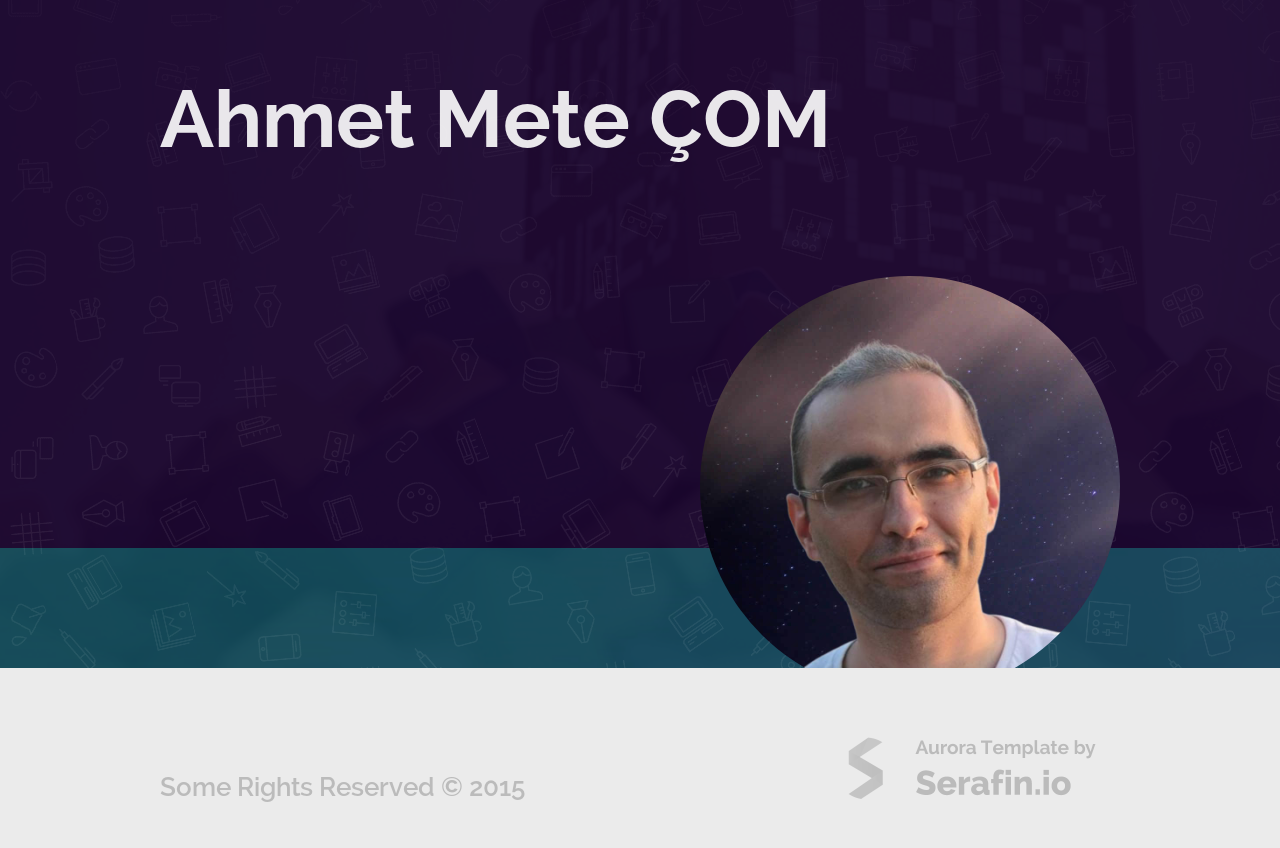
==== commit 1959938c: "pc games desc update" ====
--- a/index.html
+++ b/index.html
@@ -368,7 +368,7 @@
 								<div class="showcase__point">
 									<div class="showcase__point-title">Babies vs Monsters</div>
 									<div class="showcase__point-description">
-										I was the sole developer of Babies vs Monsters PC game for Steam. I designed all the architecture and wrote all the code. Also helped the game design.
+										I was the lead (and only) developer of Babies vs Monsters PC game for Steam we created in Foxpy Studios. I designed all the architecture and wrote all the code. Also helped the game design. The amazing art was done by <a class="showcase__credit-link" href="https://www.artstation.com/atacanakmese" target="_blank" rel="noopener noreferrer">Atacan Akmeşe</a> and given motion by the wonderful animator <a class="showcase__credit-link" href="https://www.linkedin.com/in/mmabay/" target="_blank" rel="noopener noreferrer">Mustafa Abay</a>.
 									</div>
 								</div>
 								<!--<div class="showcase__point">
--- a/style/css/global.css
+++ b/style/css/global.css
@@ -3129,6 +3129,12 @@
   font-size: 15px;
 }
 
+.realizations .showcase__credit-link {
+  color: inherit;
+  text-decoration: underline;
+  text-underline-offset: 2px;
+}
+
 .realizations .showcase__button {
   margin-left: 0;
 }
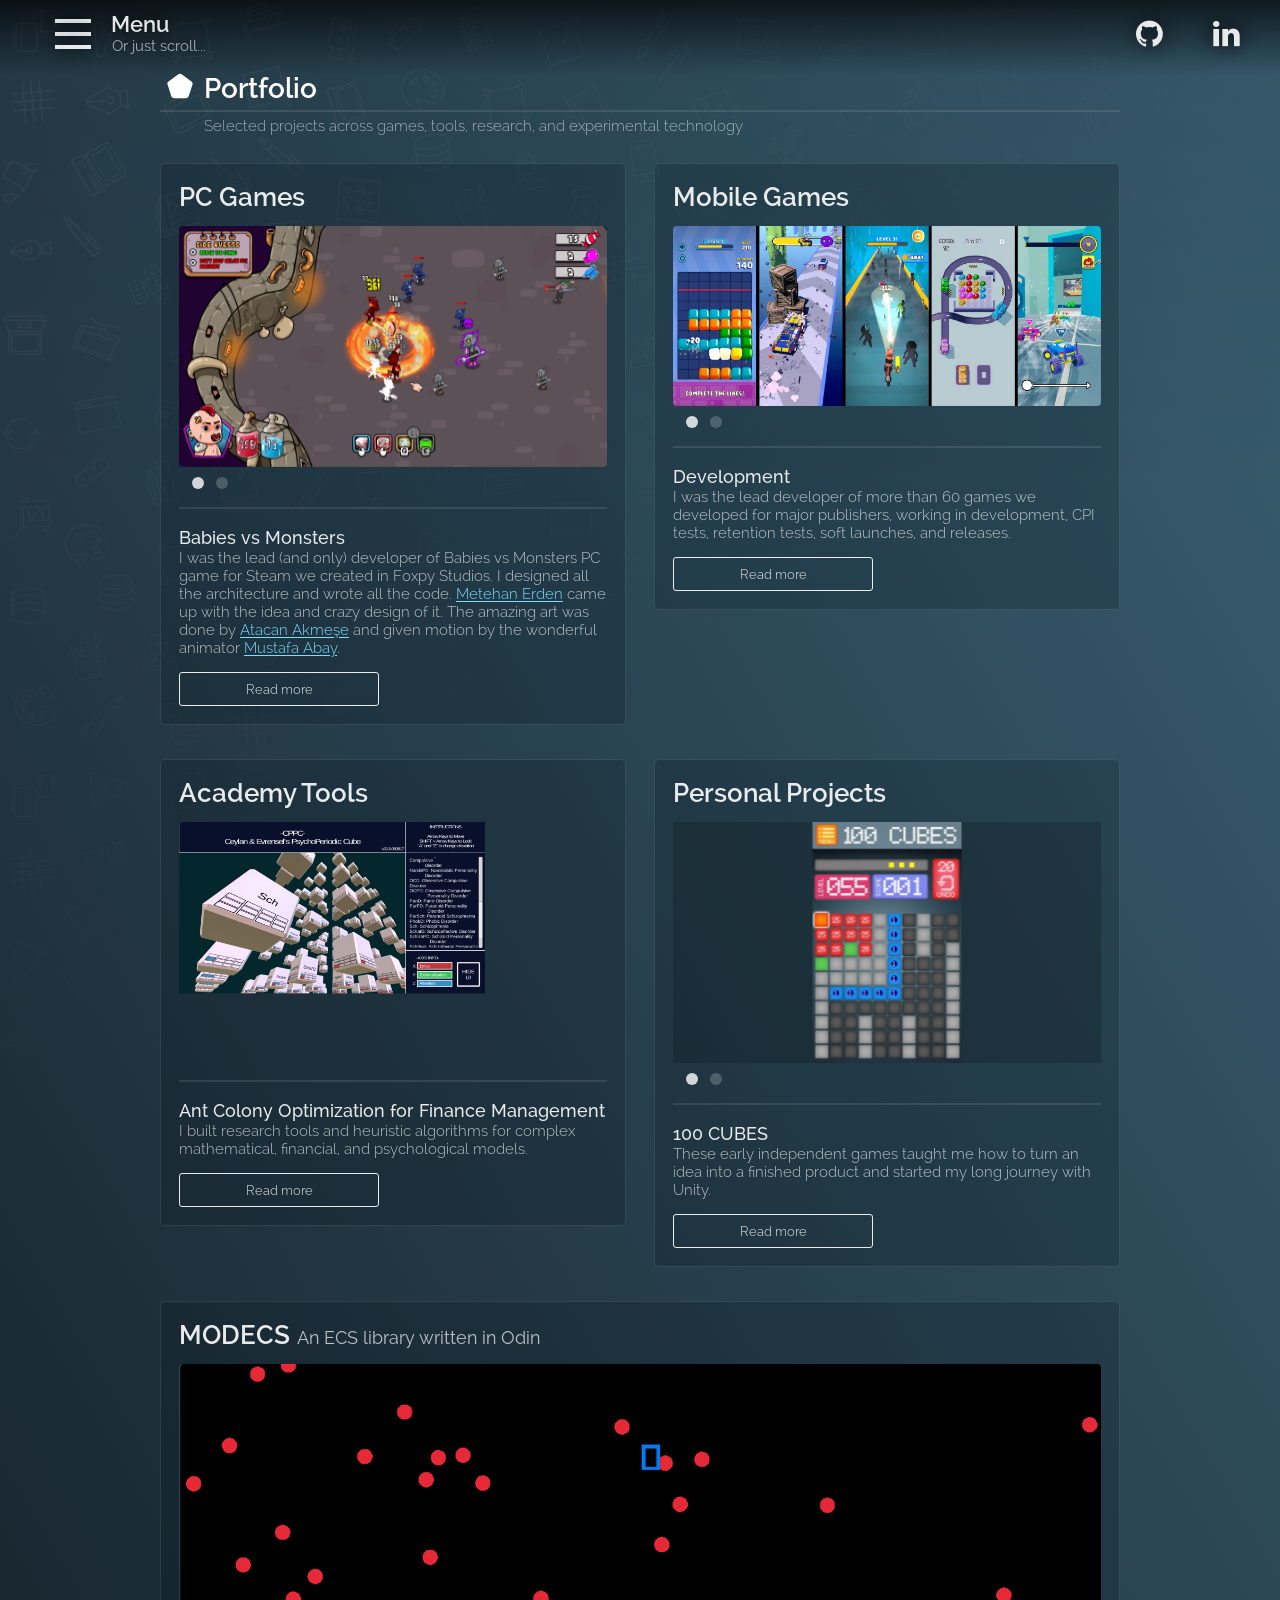
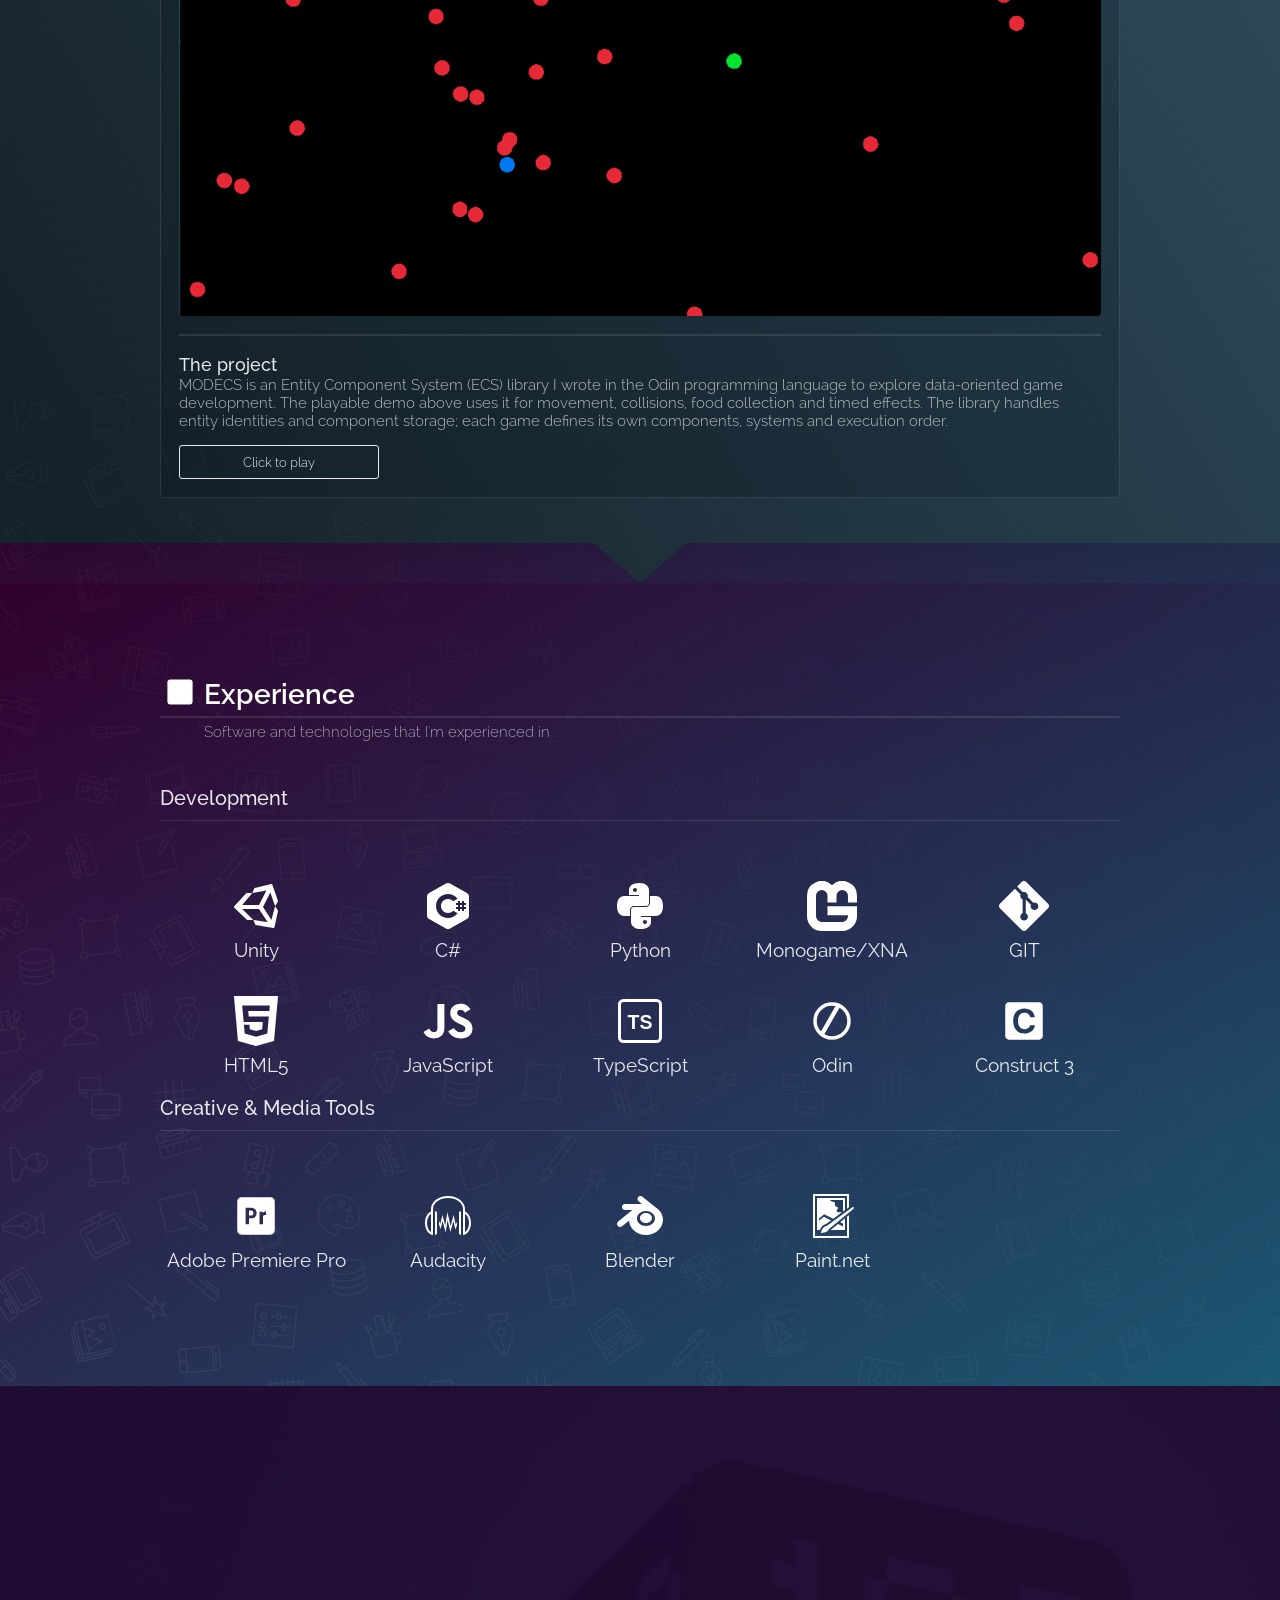
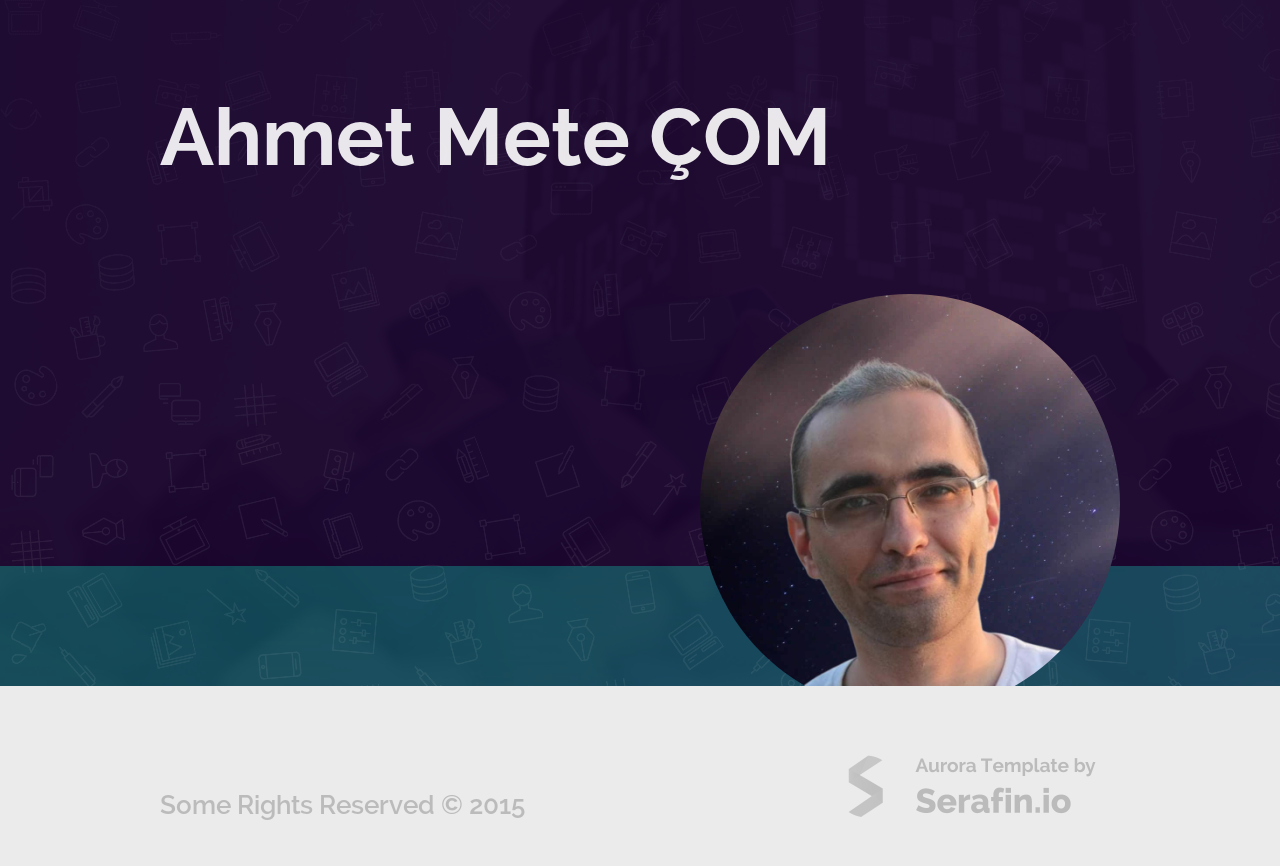
==== commit f2a0cb76: "updatge metehan" ====
--- a/index.html
+++ b/index.html
@@ -53,7 +53,7 @@
 	<link href="style/fonts/webfont-font-awesome/css/font-awesome.css" rel="stylesheet" type="text/css">
 
 	<!-- Stylesheets -->
-	<link href="style/css/global.css" type="text/css" rel="stylesheet" media="all">
+	<link href="style/css/global.css?v=20261124-1" type="text/css" rel="stylesheet" media="all">
 
 	<!-- Scripts preload -->
 	<!--[if lt IE 9]><script src="style/js/html5shiv.js"></script><![endif]-->
@@ -368,7 +368,7 @@
 								<div class="showcase__point">
 									<div class="showcase__point-title">Babies vs Monsters</div>
 									<div class="showcase__point-description">
-										I was the lead (and only) developer of Babies vs Monsters PC game for Steam we created in Foxpy Studios. I designed all the architecture and wrote all the code. Also helped the game design. The amazing art was done by <a class="showcase__credit-link" href="https://www.artstation.com/atacanakmese" target="_blank" rel="noopener noreferrer">Atacan Akmeşe</a> and given motion by the wonderful animator <a class="showcase__credit-link" href="https://www.linkedin.com/in/mmabay/" target="_blank" rel="noopener noreferrer">Mustafa Abay</a>.
+										I was the lead (and only) developer of Babies vs Monsters PC game for Steam we created in Foxpy Studios. I designed all the architecture and wrote all the code. <a class="showcase__credit-link" href="https://www.linkedin.com/in/mthnrdn/" target="_blank" rel="noopener noreferrer">Metehan Erden</a> came up with the idea and crazy design of it. The amazing art was done by <a class="showcase__credit-link" href="https://www.artstation.com/atacanakmese" target="_blank" rel="noopener noreferrer">Atacan Akmeşe</a> and given motion by the wonderful animator <a class="showcase__credit-link" href="https://www.linkedin.com/in/mmabay/" target="_blank" rel="noopener noreferrer">Mustafa Abay</a>.
 									</div>
 								</div>
 								<!--<div class="showcase__point">
--- a/style/css/global.css
+++ b/style/css/global.css
@@ -3130,9 +3130,14 @@
 }
 
 .realizations .showcase__credit-link {
-  color: inherit;
+  color: #7ddcff;
   text-decoration: underline;
   text-underline-offset: 2px;
+}
+
+.realizations .showcase__credit-link:hover,
+.realizations .showcase__credit-link:focus {
+  color: #c7f1ff;
 }
 
 .realizations .showcase__button {
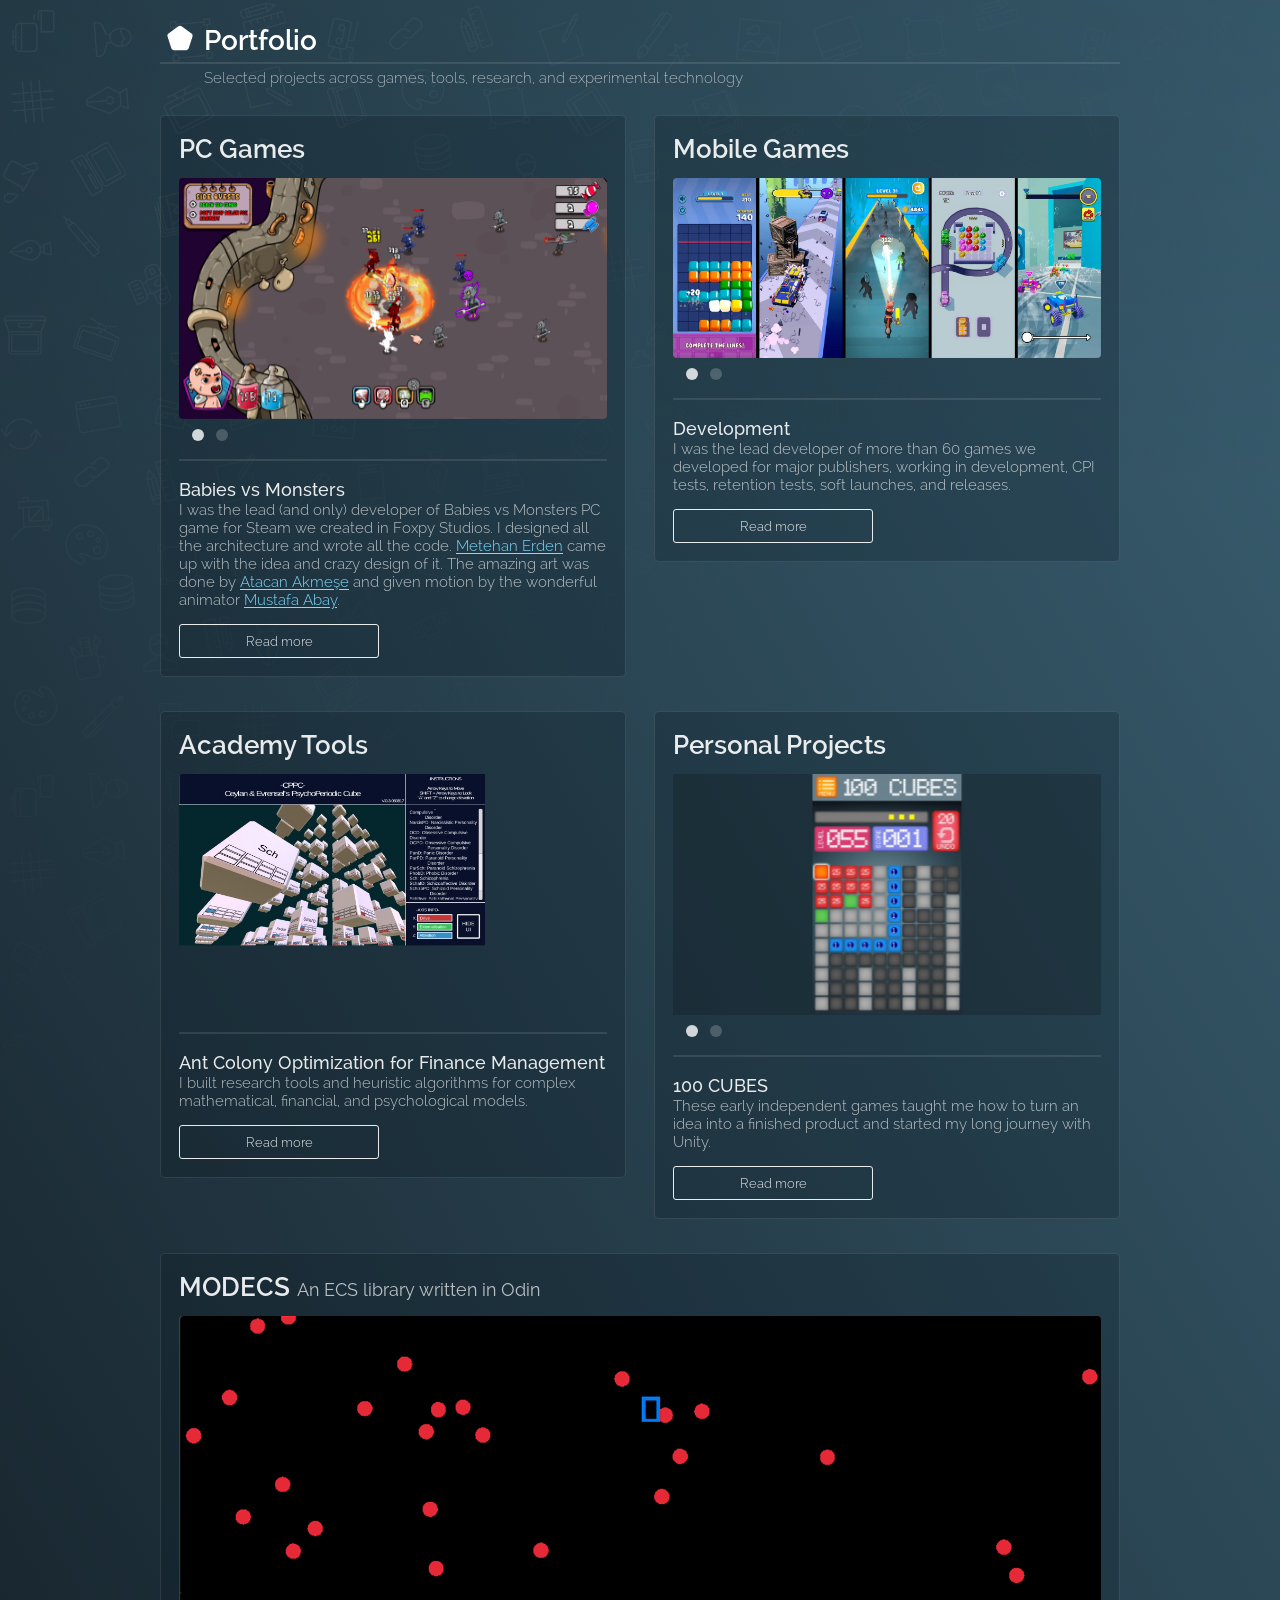
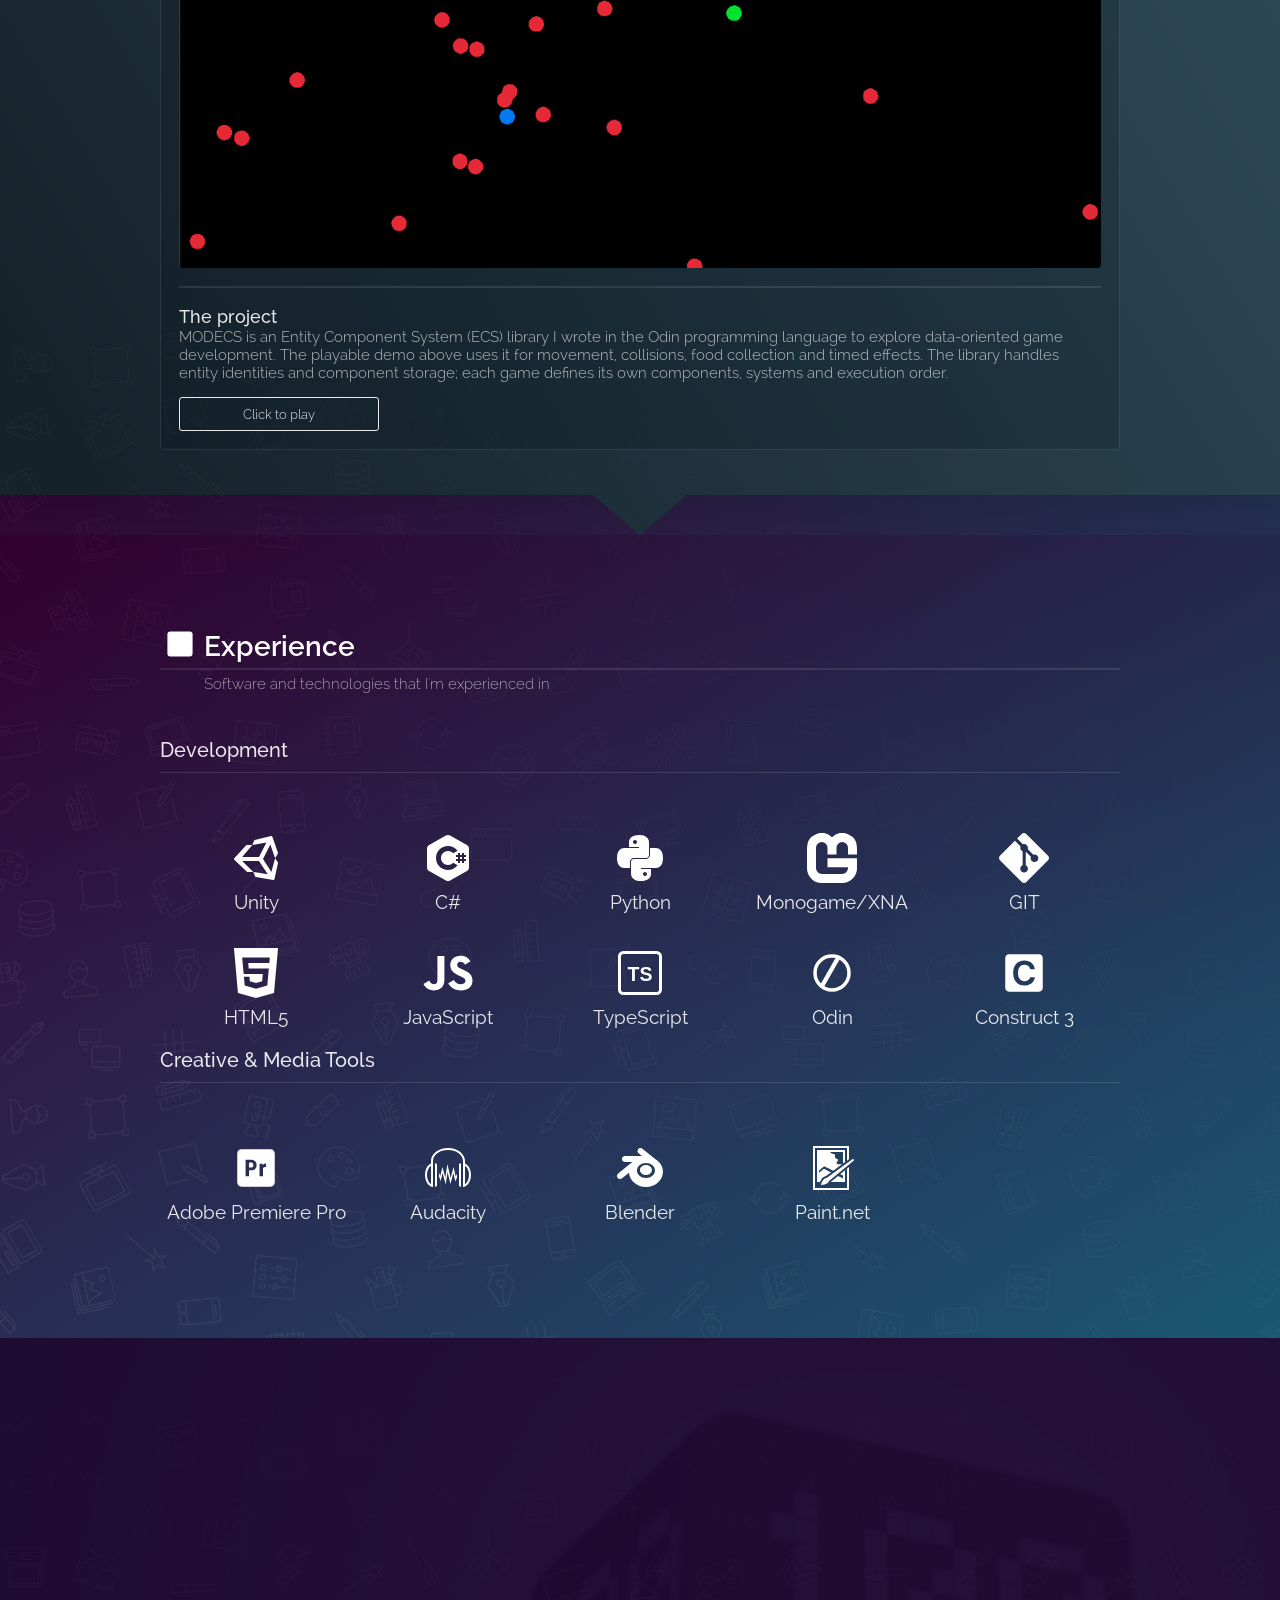
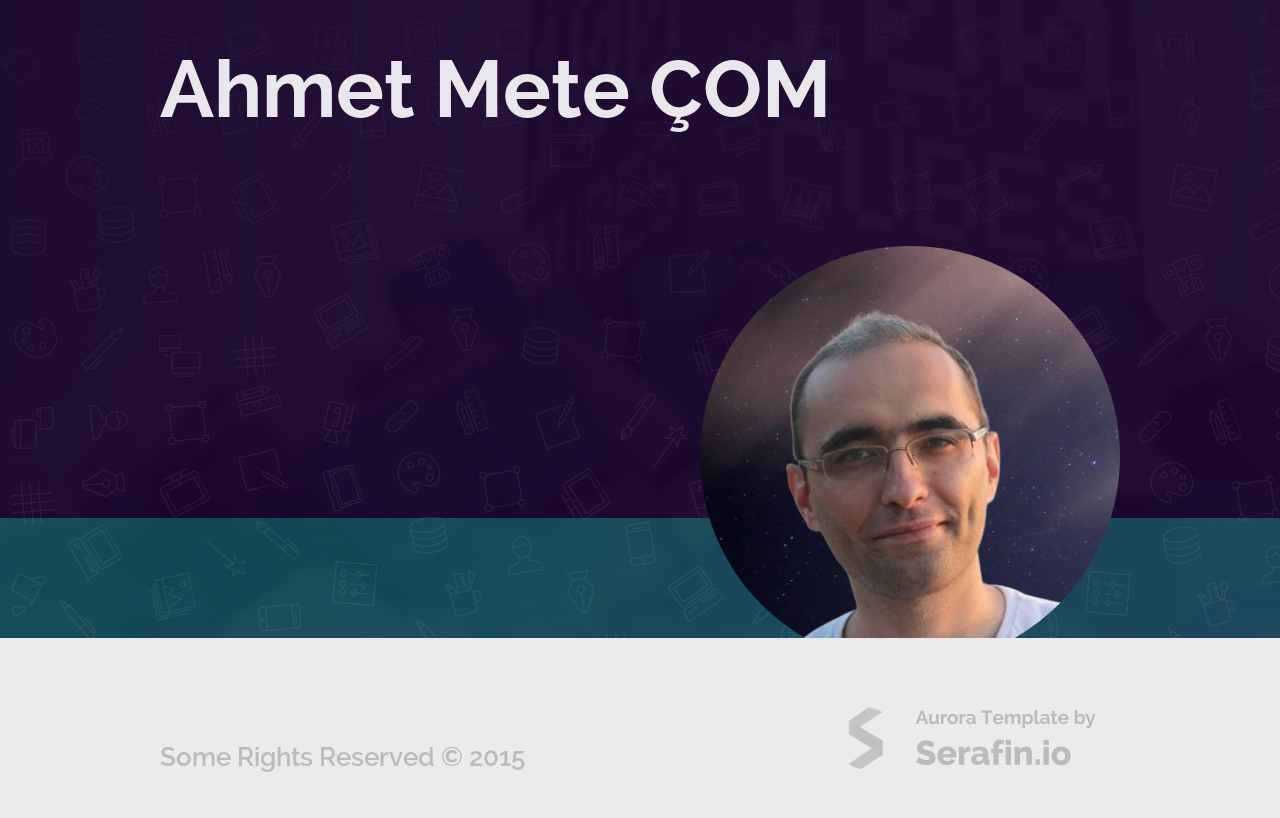
==== commit add09f8c: "top menu disable" ====
--- a/index.html
+++ b/index.html
@@ -53,7 +53,7 @@
 	<link href="style/fonts/webfont-font-awesome/css/font-awesome.css" rel="stylesheet" type="text/css">
 
 	<!-- Stylesheets -->
-	<link href="style/css/global.css?v=20261124-1" type="text/css" rel="stylesheet" media="all">
+	<link href="style/css/global.css?v=20261124-2" type="text/css" rel="stylesheet" media="all">
 
 	<!-- Scripts preload -->
 	<!--[if lt IE 9]><script src="style/js/html5shiv.js"></script><![endif]-->
@@ -77,7 +77,7 @@
 
 
 	<!-- Header -->
-	<header class="header">
+	<header class="header" hidden>
 		<div class="header__wrapper">
 			<div class="header__hamburger">
 				<div class="header__hamburger-block">&nbsp;</div>
@@ -101,13 +101,6 @@
 				<div class="header__title-sub">Or just scroll...</div>
 			</a>
 
-			<div class="header__social-icons">
-				<!--<a target="_blank" href="https://dribbble.com/DominikSerafin"><i class="fa fa-dribbble"></i></a>-->
-				<!--<a target="_blank" href="https://twitter.com/SerafinDominik"><i class="fa fa-twitter"></i></a>-->
-				<!--<a target="_blank" href="https://www.behance.net/dominikserafin"><i class="fa fa-behance"></i></a>-->
-				<a target="_blank" href="https://github.com/windwalkerranger"><i class="fa fa-github"></i></a>
-				<a target="_blank" href="https://www.linkedin.com/in/ahmet-mete-%C3%A7om/"><i class="fa fa-linkedin"></i></a>
-			</div>
 		</div>
 	</header>
 	<!-- End Header -->
@@ -136,6 +129,10 @@
 					</div>
 				</div>
 				<div class="hero__description">Crafting digital experiences through games, computational tools, and multimedia
+				</div>
+				<div class="hero__social-links">
+					<a href="https://www.linkedin.com/in/ahmet-mete-%C3%A7om/" target="_blank" rel="noopener" aria-label="LinkedIn profile"><i class="fa fa-linkedin" aria-hidden="true"></i></a>
+					<a href="https://github.com/windwalkerranger" target="_blank" rel="noopener" aria-label="GitHub profile"><i class="fa fa-github" aria-hidden="true"></i></a>
 				</div>
 				<!--div class="hero__call-to-action">
 					<a href="https://goo.gl/lp9Gd6" target="_blank" class="hero__button  ghost-button  ghost-button--hero">Download Template &nbsp; <i class="fa fa-download"></i></a>
--- a/style/css/global.css
+++ b/style/css/global.css
@@ -2981,10 +2981,36 @@
   }
 }
 
+.header[hidden] {
+  display: none;
+}
+
+.hero__social-links {
+  display: flex;
+  justify-content: center;
+  gap: 12px;
+  margin-top: 16px;
+  color: #fff;
+  font-size: 26px;
+}
+
+.hero__social-links a {
+  display: grid;
+  place-items: center;
+  width: 44px;
+  height: 44px;
+  border-radius: 4px;
+}
+
+.hero__social-links a:hover,
+.hero__social-links a:focus-visible {
+  background-color: rgba(255, 255, 255, 0.14);
+}
+
 /*------------------------------------*    Portfolio layout
 \*------------------------------------*/
 .realizations__wrapper {
-  padding-top: 72px;
+  padding-top: 24px;
   padding-bottom: 55px;
 }
 
